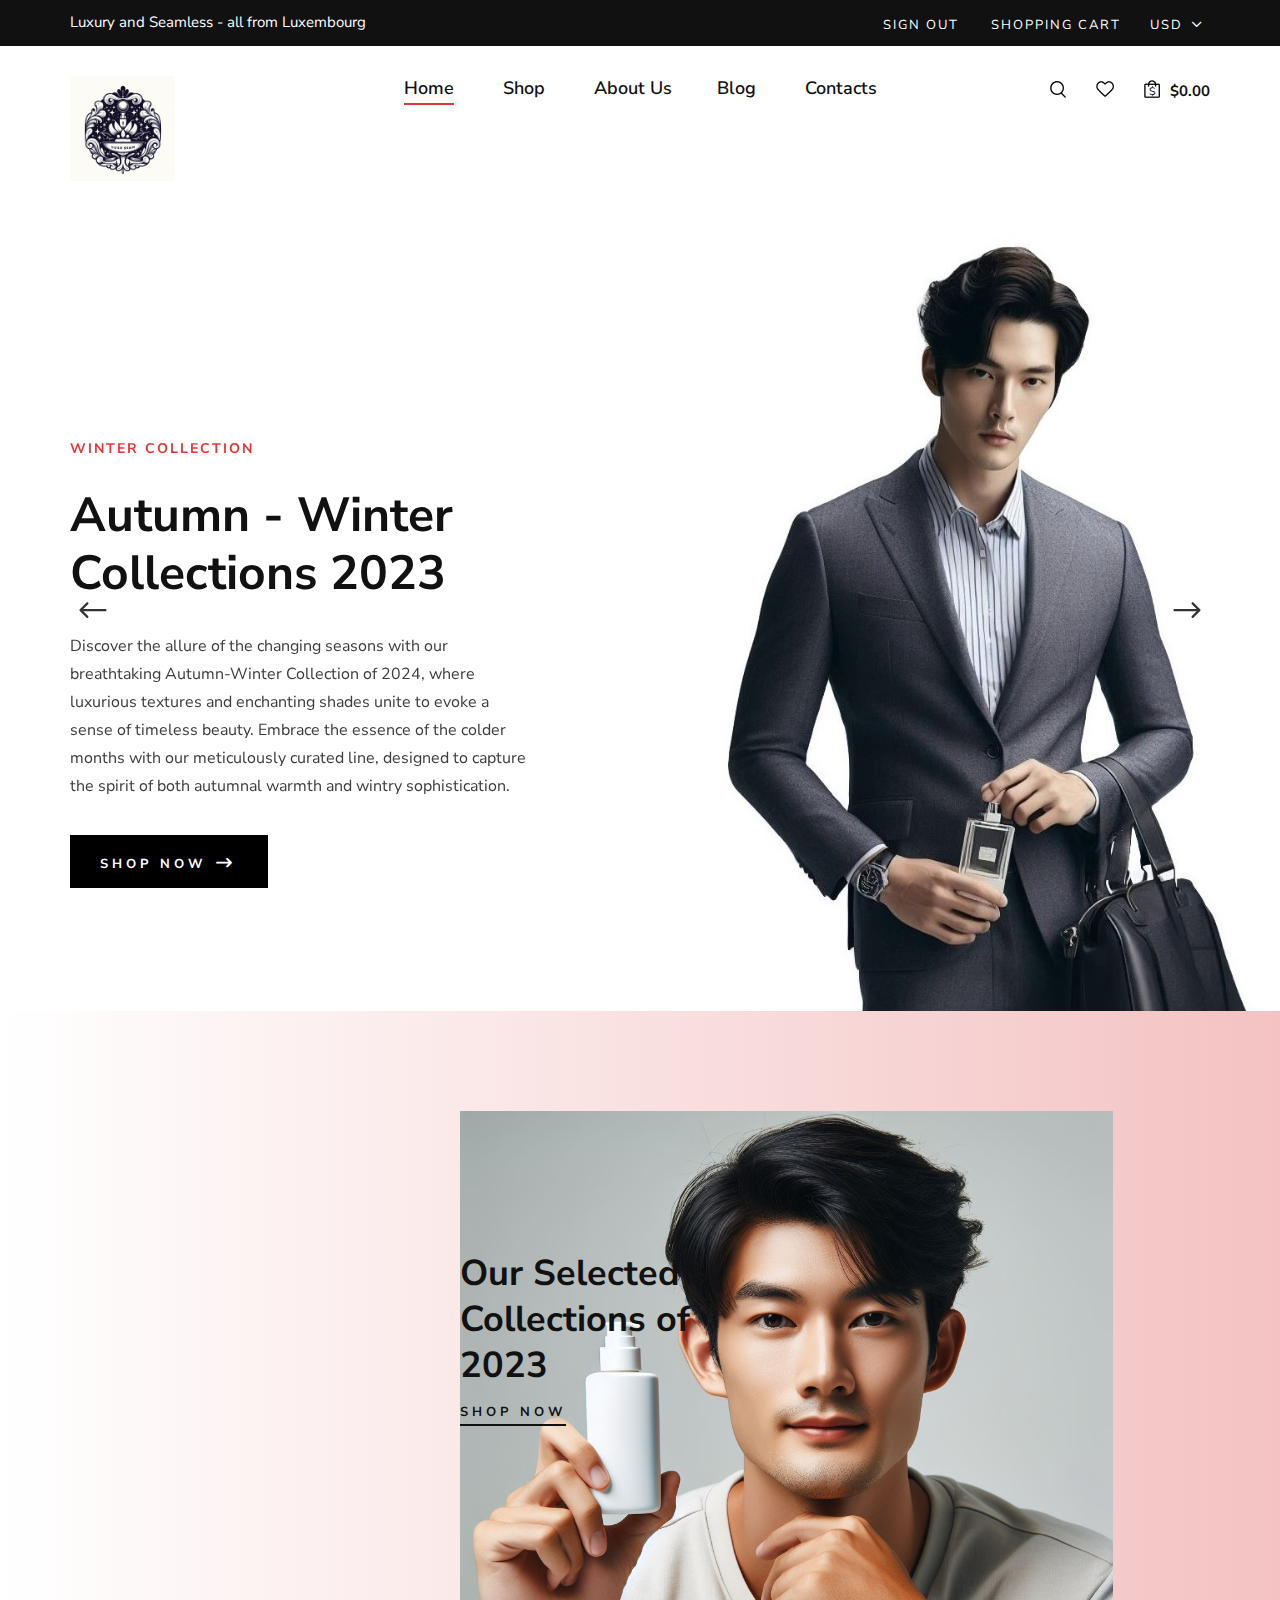
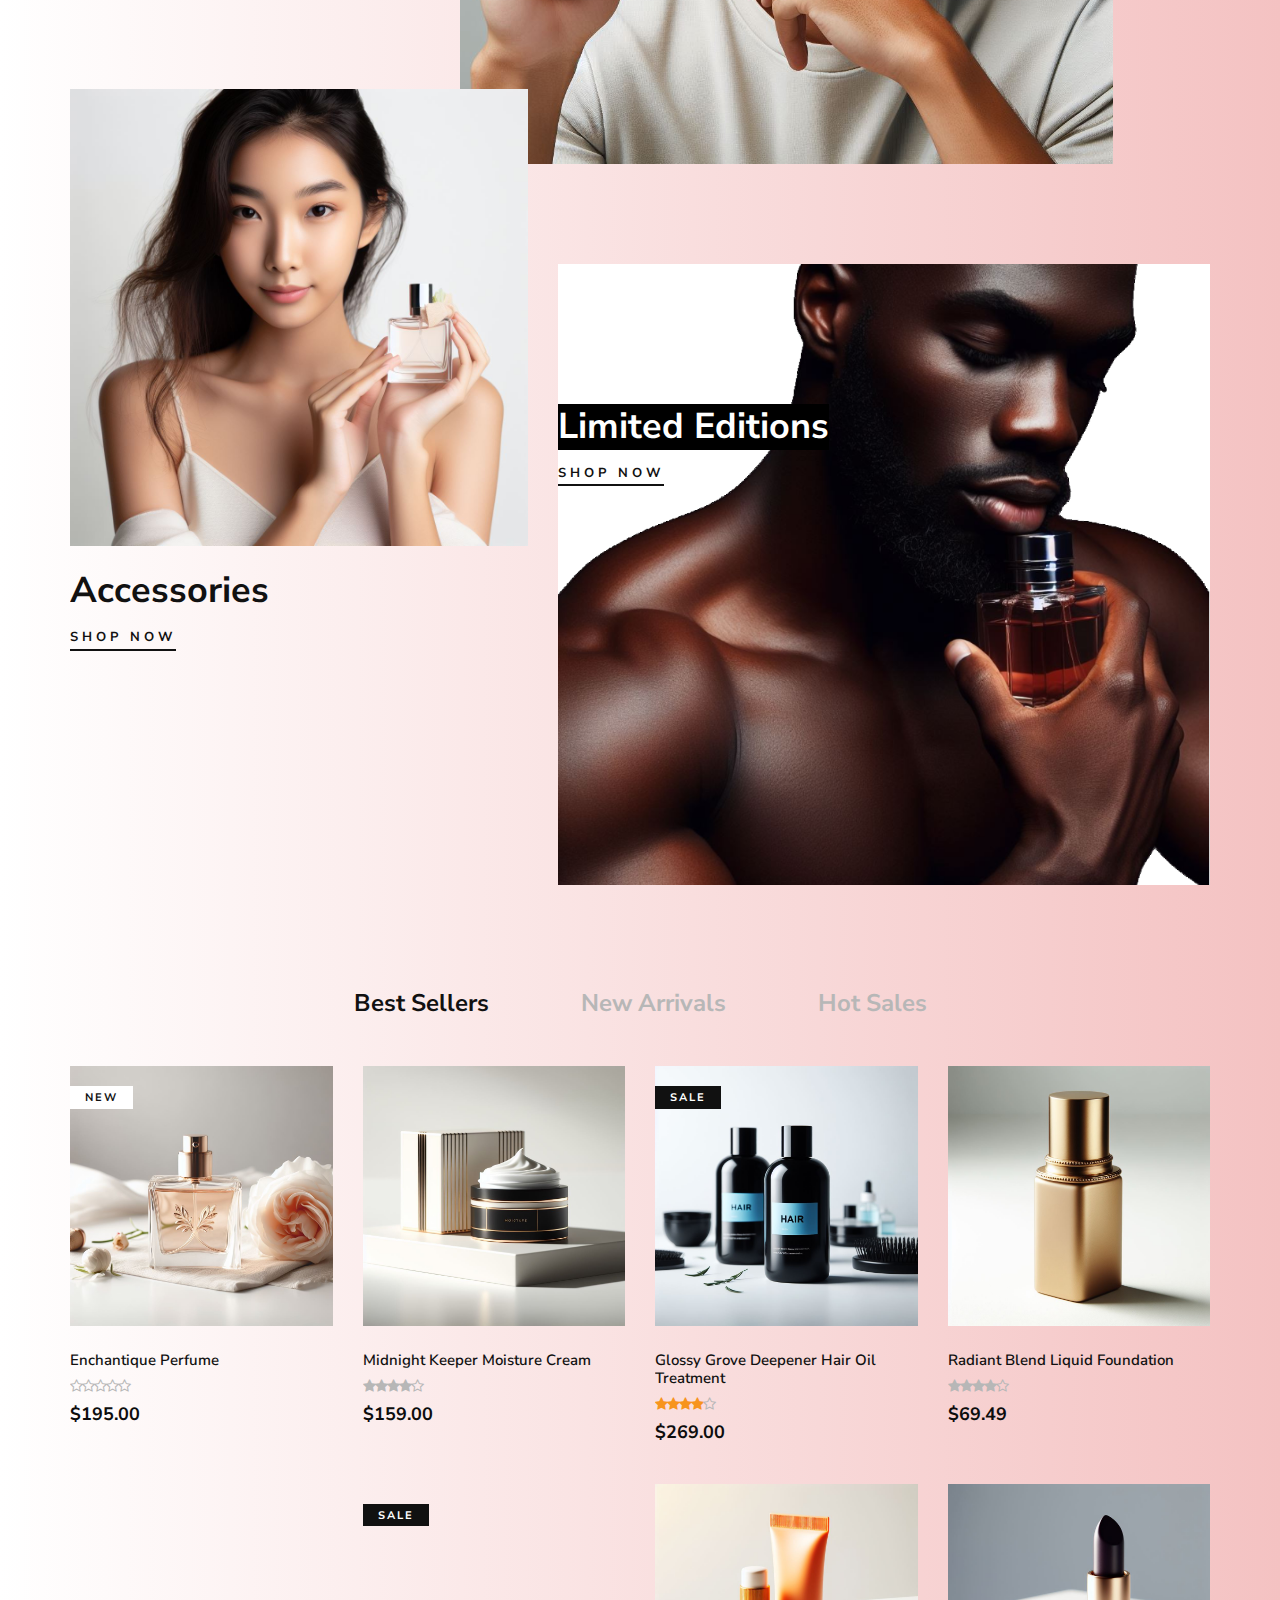
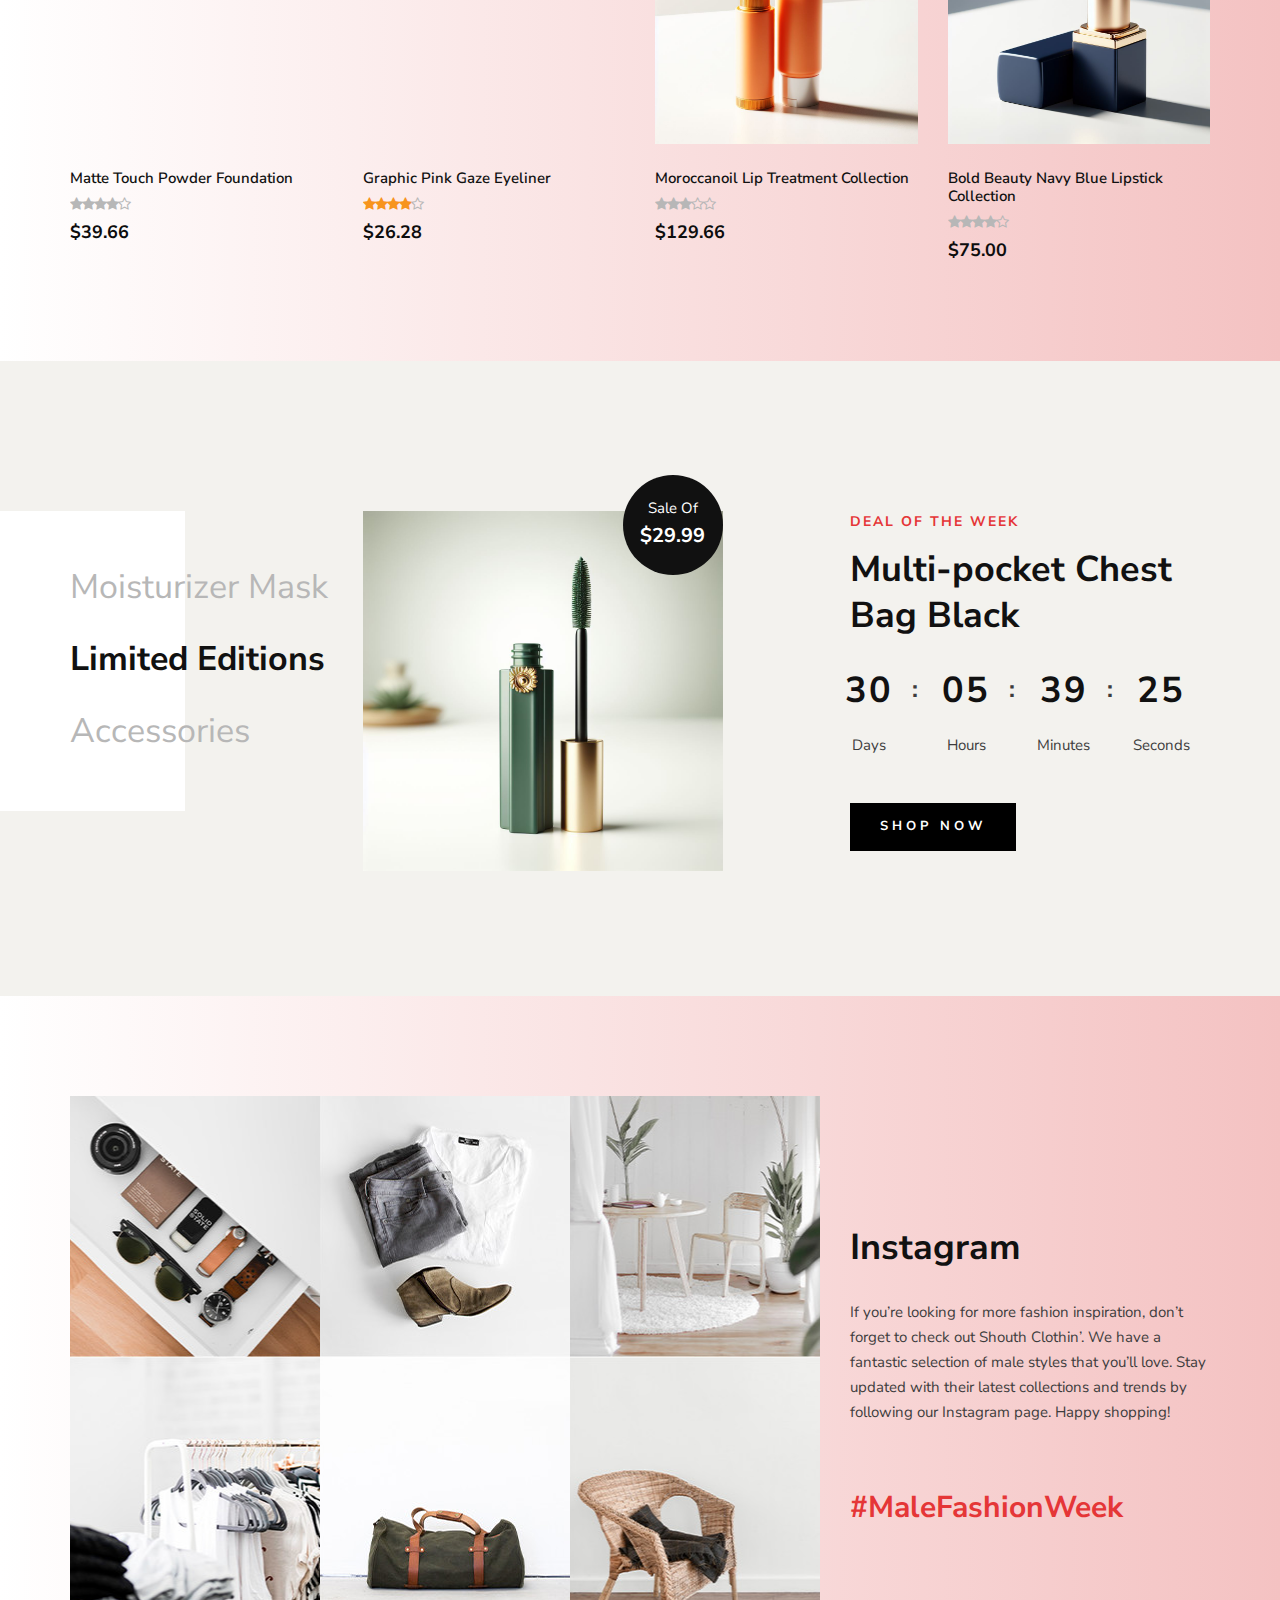
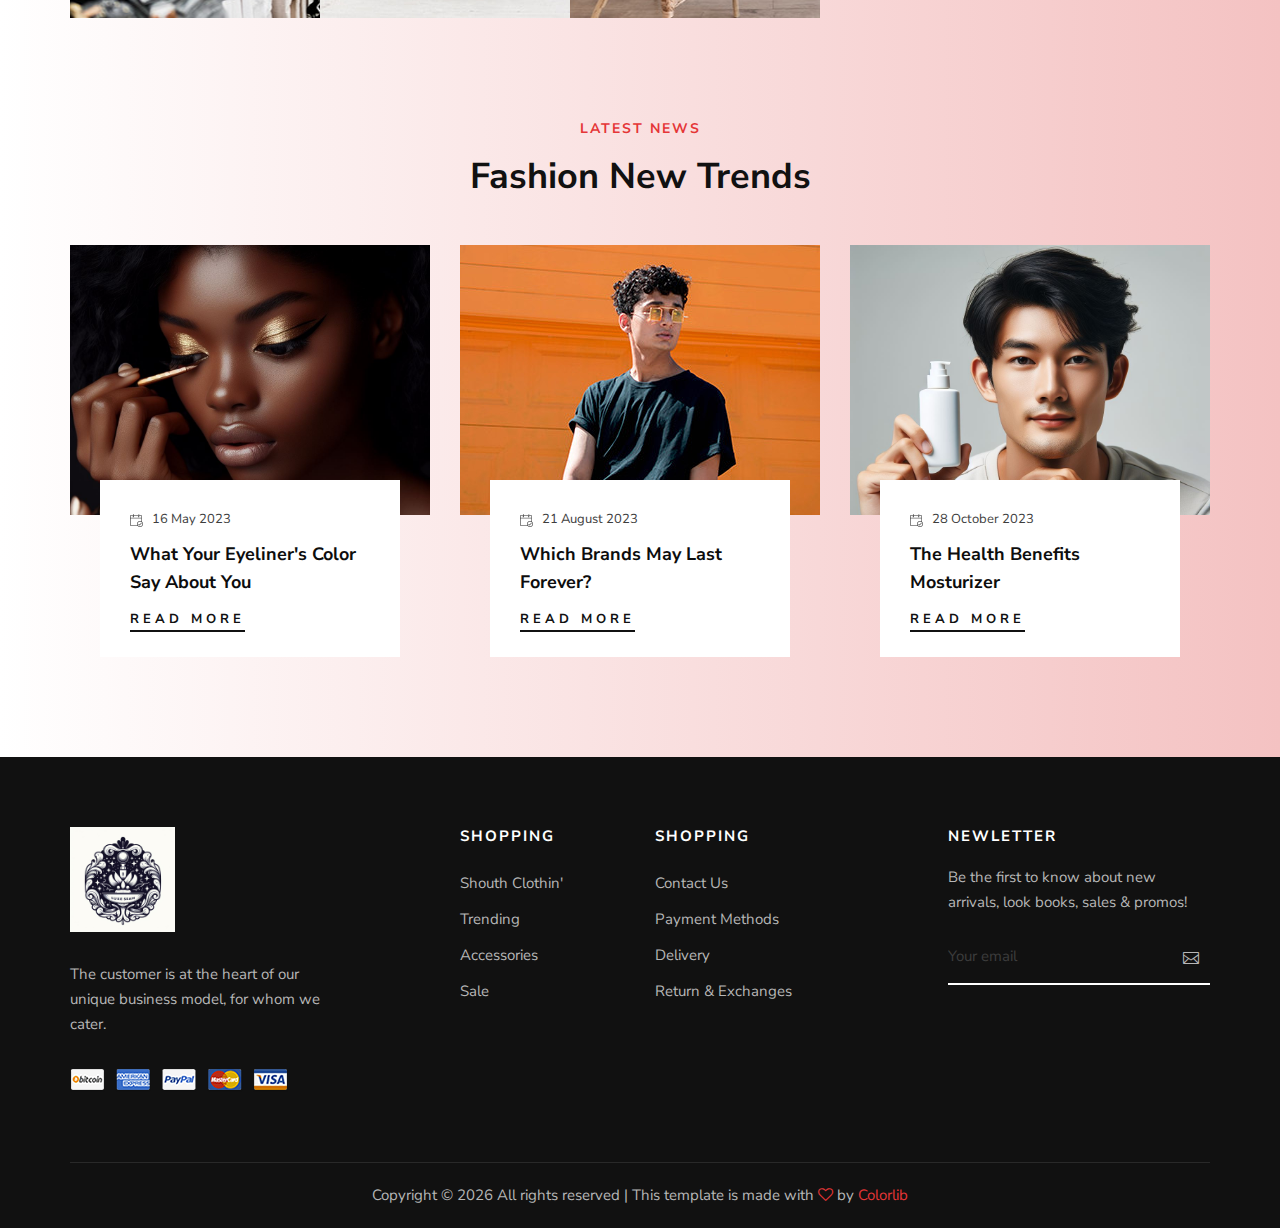
==== index.html @ 245fc9d5 "initial commit" ====
<!DOCTYPE html>
<html lang="zxx">

<head>
    <meta charset="UTF-8">
    <meta name="description" content="Male_Fashion Template">
    <meta name="keywords" content="Male_Fashion, unica, creative, html">
    <meta name="viewport" content="width=device-width, initial-scale=1.0">
    <meta http-equiv="X-UA-Compatible" content="ie=edge">
    <title>LuxeSeam | Main page</title>

    <!-- Google Font -->
    <link href="https://fonts.googleapis.com/css2?family=Nunito+Sans:wght@300;400;600;700;800;900&display=swap"
    rel="stylesheet">

    <!-- Css Styles -->
    <link rel="stylesheet" href="css/bootstrap.min.css" type="text/css">
    <link rel="stylesheet" href="css/font-awesome.min.css" type="text/css">
    <link rel="stylesheet" href="css/elegant-icons.css" type="text/css">
    <link rel="stylesheet" href="css/magnific-popup.css" type="text/css">
    <link rel="stylesheet" href="css/nice-select.css" type="text/css">
    <link rel="stylesheet" href="css/owl.carousel.min.css" type="text/css">
    <link rel="stylesheet" href="css/slicknav.min.css" type="text/css">
    <link rel="stylesheet" href="css/style.css" type="text/css">
</head>

<body>
    <!-- Page Preloder -->
    <div id="preloder">
        <div class="loader"></div>
    </div>

    <!-- Offcanvas Menu Begin -->
    <div class="offcanvas-menu-overlay"></div>
    <div class="offcanvas-menu-wrapper">
        <div class="offcanvas__option">
            <div class="offcanvas__links">
                <a href="login.html">Sign out</a>
                <a href="shopping-cart.html">Shopping Cart</a>
            </div>
            <div class="offcanvas__top__hover">
                <span>Usd <i class="arrow_carrot-down"></i></span>
                <ul>
                    <li>USD</li>
                    <li>EUR</li>
                    <li>USD</li>
                </ul>
            </div>
        </div>
        <div class="offcanvas__nav__option">
            <a href="#" class="search-switch"><img src="img/icon/search.png" alt=""></a>
            <a href="#"><img src="img/icon/heart.png" alt=""></a>
            <a href="#"><img src="img/icon/cart.png" alt=""> <span>0</span></a>
            <div class="price">$0.00</div>
        </div>
        <div id="mobile-menu-wrap"></div>
        <div class="offcanvas__text">
            <p>Free shipping, 30-day return or refund guarantee.</p>
        </div>
    </div>
    <!-- Offcanvas Menu End -->

    <!-- Header Section Begin -->
    <header class="header">
        <div class="header__top">
            <div class="container">
                <div class="row">
                    <div class="col-lg-6 col-md-7">
                        <div class="header__top__left">
                            <p>Luxury and Seamless - all from Luxembourg </p>
                        </div>
                    </div>
                    <div class="col-lg-6 col-md-5">
                        <div class="header__top__right">
                            <div class="header__top__links">
                                <a href="login.html">Sign out</a>
                                <a href="./shopping-cart.html">Shopping Cart</a>
                            </div>
                            <div class="header__top__hover">
                                <span>Usd <i class="arrow_carrot-down"></i></span>
                                <ul>
                                    <li>USD</li>
                                    <li>EUR</li>
                                    <li>USD</li>
                                </ul>
                            </div>
                        </div>
                    </div>
                </div>
            </div>
        </div>
        <div class="container">
            <div class="row">
                <div class="col-lg-3 col-md-3">
                    <div class="header__logo">
                        <a href="./index.html"><img src="img/luxeseam_logo.jpg" width = 40% alt=""></a>
                    </div>
                </div>
                <div class="col-lg-6 col-md-6">
                    <nav class="header__menu mobile-menu">
                        <ul>
                            <li class="active"><a href="./index.html">Home</a></li>
                            <li><a href="./shop.html">Shop</a></li>
                            <li><a href="./aboutUs.html">About Us</a>
                            <li><a href="./blog.html">Blog</a></li>
                            <li><a href="./contact.html">Contacts</a></li>
                        </ul>
                    </nav>
                </div>
                <div class="col-lg-3 col-md-3">
                    <div class="header__nav__option">
                        <a href="#" class="search-switch"><img src="img/icon/search.png" alt=""></a>
                        <a href="#"><img src="img/icon/heart.png" alt=""></a>
                        <a href="shopping-cart.html"><img src="img/icon/cart.png" alt=""> <span>$</span></a>
                        <div class="price">$0.00</div>
                    </div>
                </div>
            </div>
            <div class="canvas__open"><i class="fa fa-bars"></i></div>
        </div>
    </header>
    <!-- Header Section End -->

    <!-- Hero Section Begin -->
    <section class="hero">
        <div class="hero__slider owl-carousel">
            <div class="hero__items set-bg" data-setbg="img/hero/hero1.jpg">
                <div class="container">
                    <div class="row">
                        <div class="col-xl-5 col-lg-7 col-md-8">
                            <div class="hero__text">
                                <h6>Winter Collection</h6>
                                <h2>Autumn - Winter Collections 2023</h2>
                                <p>Discover the allure of the changing seasons with our breathtaking Autumn-Winter Collection of 2024, where luxurious textures and enchanting shades unite to evoke a sense of timeless beauty. Embrace the essence of the colder months with our meticulously curated line, designed to capture the spirit of both autumnal warmth and wintry sophistication.</p>
                                <a href="shop.html" class="primary-btn">Shop now <span class="arrow_right"></span></a>
                                <div class="hero__social">
                                    <a href="#"><i class="fa fa-facebook"></i></a>
                                    <a href="#"><i class="fa fa-twitter"></i></a>
                                    <a href="#"><i class="fa fa-pinterest"></i></a>
                                    <a href="#"><i class="fa fa-instagram"></i></a>
                                </div>
                            </div>
                        </div>
                    </div>
                </div>
            </div>
            <div class="hero__items set-bg" data-setbg="img/hero/hero2.jpg">
                <div class="container">
                    <div class="row">
                        <div class="col-xl-5 col-lg-7 col-md-8">
                            <div class="hero__text">
                                <h6>Collaboration</h6>
                                <h2>With our Collaboration with Zara</h2>
                                <p>Experience the seamless blend of high fashion and luxurious cosmetics through our exclusive collaboration with Zara, where each product embodies modern elegance and timeless sophistication, redefining the boundaries of beauty and style.</p>
                                <a href="shop.html" class="primary-btn">Shop now <span class="arrow_right"></span></a>
                                <div class="hero__social">
                                    <a href="#"><i class="fa fa-facebook"></i></a>
                                    <a href="#"><i class="fa fa-twitter"></i></a>
                                    <a href="#"><i class="fa fa-pinterest"></i></a>
                                    <a href="#"><i class="fa fa-instagram"></i></a>
                                </div>
                            </div>
                        </div>
                    </div>
                </div>
            </div>
            <div class="hero__items set-bg" data-setbg="img/hero/hero3.jpg">
                <div class="container">
                    <div class="row">
                        <div class="col-xl-5 col-lg-7 col-md-8">
                            <div class="hero__text">
                                <h6>Limited Edition</h6>
                                <h2>Our 2023 Autumn Collections</h2>
                                <p>Immerse in our 2023 Autumn Limited Collection, a celebration of rich, warm tones and decadent textures, epitomizing the season's natural allure and sophistication.</p>
                                <a href="shop.html" class="primary-btn">Shop now <span class="arrow_right"></span></a>
                                <div class="hero__social">
                                    <a href="#"><i class="fa fa-facebook"></i></a>
                                    <a href="#"><i class="fa fa-twitter"></i></a>
                                    <a href="#"><i class="fa fa-pinterest"></i></a>
                                    <a href="#"><i class="fa fa-instagram"></i></a>
                                </div>
                            </div>
                        </div>
                    </div>
                </div>
            </div>
            <div class="hero__items set-bg" data-setbg="img/hero/hero4.jpg">
                <div class="container">
                    <div class="row">
                        <div class="col-xl-5 col-lg-7 col-md-8">
                            <div class="hero__text">
                                <h6>Black Friday</h6>
                                <h2>November Black Friday</h2>
                                <p>Get ready for the ultimate shopping extravaganza with our highly anticipated Upcoming Black Friday 2023 event. Unveil a world of exclusive deals and irresistible offers on our premium luxury cosmetics, allowing you to pamper yourself or surprise your loved ones with the gift of unparalleled elegance and indulgence.</p>
                                <a href="shop.html" class="primary-btn">Shop now <span class="arrow_right"></span></a>
                                <div class="hero__social">
                                    <a href="#"><i class="fa fa-facebook"></i></a>
                                    <a href="#"><i class="fa fa-twitter"></i></a>
                                    <a href="#"><i class="fa fa-pinterest"></i></a>
                                    <a href="#"><i class="fa fa-instagram"></i></a>
                                </div>
                            </div>
                        </div>
                    </div>
                </div>
            </div>
        </div>
    </section>
    <!-- Hero Section End -->

    <!-- Banner Section Begin -->
    <section class="banner spad">
        <div class="container">
            <div class="row">
                <div class="col-lg-7 offset-lg-4">
                    <div class="banner__item">
                        <div class="banner__item__pic">
                            <img src="img/banner/banner1.jpg" alt="">
                        </div>
                        <div class="banner__item__text">
                            <h2>Our Selected Collections of 2023</h2>
                            <a href="shop.html">Shop now</a>
                        </div>
                    </div>
                </div>
                <div class="col-lg-5">
                    <div class="banner__item banner__item--middle">
                        <div class="banner__item__pic">
                            <img src="img/banner/banner2.jpg" alt="">
                        </div>
                        <div class="banner__item__text">
                            <h2>Accessories</h2>
                            <a href="shop.html">Shop now</a>
                        </div>
                    </div>
                </div>
                <div class="col-lg-7">
                    <div class="banner__item banner__item--last">
                        <div class="banner__item__pic">
                            <img src="img/banner/banner3.jpg" alt="">
                        </div>
                        <div class="banner__item__text">
                            <h2 style="background-color:black; color: white;">Limited Editions</h2>
                            <a href="shop.html">Shop now</a>
                        </div>
                    </div>
                </div>
            </div>
        </div>
    </section>
    <!-- Banner Section End -->

    <!-- Product Section Begin -->
    <section class="product spad">
        <div class="container">
            <div class="row">
                <div class="col-lg-12">
                    <ul class="filter__controls">
                        <li class="active" data-filter="*">Best Sellers</li>
                        <li data-filter=".new-arrivals">New Arrivals</li>
                        <li data-filter=".hot-sales">Hot Sales</li>
                    </ul>
                </div>
            </div>
            <div class="row product__filter">
                <div class="col-lg-3 col-md-6 col-sm-6 col-md-6 col-sm-6 mix new-arrivals">
                    <div class="product__item">
                        <div class="product__item__pic set-bg" data-setbg="img/product/perfumeShowcase1.jpg">
                            <span class="label">New</span>
                            <ul class="product__hover">
                                <li><a href="#"><img src="img/icon/heart.png" alt=""></a></li>
                                <li><a href="#"><img src="img/icon/compare.png" alt=""> <span>Compare</span></a></li>
                                <li><a href="shop-details1.html"><img src="img/icon/search.png" alt=""></a></li>
                            </ul>
                        </div>
                        <div class="product__item__text">
                            <h6>Enchantique Perfume</h6>
                            <a href="shopping-cart.html" class="add-cart">+ Add To Cart</a>
                            <div class="rating">
                                <i class="fa fa-star-o"></i>
                                <i class="fa fa-star-o"></i>
                                <i class="fa fa-star-o"></i>
                                <i class="fa fa-star-o"></i>
                                <i class="fa fa-star-o"></i>
                            </div>
                            <h5>$195.00</h5>
                            <div class="product__color__select">
                                <label for="pc-1">
                                    <input type="radio" id="pc-1">
                                </label>
                                <label class="active black" for="pc-2">
                                    <input type="radio" id="pc-2">
                                </label>
                                <label class="grey" for="pc-3">
                                    <input type="radio" id="pc-3">
                                </label>
                            </div>
                        </div>
                    </div>
                </div>
                <div class="col-lg-3 col-md-6 col-sm-6 col-md-6 col-sm-6 mix hot-sales">
                    <div class="product__item">
                        <div class="product__item__pic set-bg" data-setbg="img/product/moistureShowcase.jpg">
                            <ul class="product__hover">
                                <li><a href="#"><img src="img/icon/heart.png" alt=""></a></li>
                                <li><a href="#"><img src="img/icon/compare.png" alt=""> <span>Compare</span></a></li>
                                <li><a href="shop.html"><img src="img/icon/search.png" alt=""></a></li>
                            </ul>
                        </div>
                        <div class="product__item__text">
                            <h6>Midnight Keeper Moisture Cream </h6>
                            <a href="shopping-cart.html" class="add-cart">+ Add To Cart</a>
                            <div class="rating">
                                <i class="fa fa-star"></i>
                                <i class="fa fa-star"></i>
                                <i class="fa fa-star"></i>
                                <i class="fa fa-star"></i>
                                <i class="fa fa-star-o"></i>
                            </div>
                            <h5>$159.00</h5>
                            <div class="product__color__select">
                                <label for="pc-4">
                                    <input type="radio" id="pc-4">
                                </label>
                                <label class="active black" for="pc-5">
                                    <input type="radio" id="pc-5">
                                </label>
                                <label class="grey" for="pc-6">
                                    <input type="radio" id="pc-6">
                                </label>
                            </div>
                        </div>
                    </div>
                </div>
                <div class="col-lg-3 col-md-6 col-sm-6 col-md-6 col-sm-6 mix new-arrivals">
                    <div class="product__item sale">
                        <div class="product__item__pic set-bg" data-setbg="img/product/hairOilShowcase.jpg">
                            <span class="label">Sale</span>
                            <ul class="product__hover">
                                <li><a href="#"><img src="img/icon/heart.png" alt=""></a></li>
                                <li><a href="#"><img src="img/icon/compare.png" alt=""> <span>Compare</span></a></li>
                                <li><a href="shop.html"><img src="img/icon/search.png" alt=""></a></li>
                            </ul>
                        </div>
                        <div class="product__item__text">
                            <h6>Glossy Grove Deepener Hair Oil Treatment
                            </h6>
                            <a href="shopping-cart.html" class="add-cart">+ Add To Cart</a>
                            <div class="rating">
                                <i class="fa fa-star"></i>
                                <i class="fa fa-star"></i>
                                <i class="fa fa-star"></i>
                                <i class="fa fa-star"></i>
                                <i class="fa fa-star-o"></i>
                            </div>
                            <h5>$269.00</h5>
                            <div class="product__color__select">
                                <label for="pc-7">
                                    <input type="radio" id="pc-7">
                                </label>
                                <label class="active black" for="pc-8">
                                    <input type="radio" id="pc-8">
                                </label>
                                <label class="grey" for="pc-9">
                                    <input type="radio" id="pc-9">
                                </label>
                            </div>
                        </div>
                    </div>
                </div>
                <div class="col-lg-3 col-md-6 col-sm-6 col-md-6 col-sm-6 mix hot-sales">
                    <div class="product__item">
                        <div class="product__item__pic set-bg" data-setbg="img/product/foundationShowcase.jpg">
                            <ul class="product__hover">
                                <li><a href="#"><img src="img/icon/heart.png" alt=""></a></li>
                                <li><a href="#"><img src="img/icon/compare.png" alt=""> <span>Compare</span></a></li>
                                <li><a href="shop.html"><img src="img/icon/search.png" alt=""></a></li>
                            </ul>
                        </div>
                        <div class="product__item__text">
                            <h6>Radiant Blend Liquid Foundation</h6>
                            <a href="shopping-cart.html" class="add-cart">+ Add To Cart</a>
                            <div class="rating">
                                <i class="fa fa-star"></i>
                                <i class="fa fa-star"></i>
                                <i class="fa fa-star"></i>
                                <i class="fa fa-star"></i>
                                <i class="fa fa-star-o"></i>
                            </div>
                            <h5>$69.49</h5>
                            <div class="product__color__select">
                                <label for="pc-10">
                                    <input type="radio" id="pc-10">
                                </label>
                                <label class="active black" for="pc-11">
                                    <input type="radio" id="pc-11">
                                </label>
                                <label class="grey" for="pc-12">
                                    <input type="radio" id="pc-12">
                                </label>
                            </div>
                        </div>
                    </div>
                </div>
                <div class="col-lg-3 col-md-6 col-sm-6 col-md-6 col-sm-6 mix new-arrivals">
                    <div class="product__item">
                        <div class="product__item__pic set-bg" data-setbg="img/product/pfoundsc.jpg">
                            <ul class="product__hover">
                                <li><a href="#"><img src="img/icon/heart.png" alt=""></a></li>
                                <li><a href="#"><img src="img/icon/compare.png" alt=""> <span>Compare</span></a></li>
                                <li><a href="shop.html"><img src="img/icon/search.png" alt=""></a></li>
                            </ul>
                        </div>
                        <div class="product__item__text">
                            <h6>Matte Touch Powder Foundation</h6>
                            <a href="shopping-cart.html" class="add-cart">+ Add To Cart</a>
                            <div class="rating">
                                <i class="fa fa-star"></i>
                                <i class="fa fa-star"></i>
                                <i class="fa fa-star"></i>
                                <i class="fa fa-star"></i>
                                <i class="fa fa-star-o"></i>
                            </div>
                            <h5>$39.66</h5>
                            <div class="product__color__select">
                                <label for="pc-13">
                                    <input type="radio" id="pc-13">
                                </label>
                                <label class="active black" for="pc-14">
                                    <input type="radio" id="pc-14">
                                </label>
                                <label class="grey" for="pc-15">
                                    <input type="radio" id="pc-15">
                                </label>
                            </div>
                        </div>
                    </div>
                </div>
                <div class="col-lg-3 col-md-6 col-sm-6 col-md-6 col-sm-6 mix hot-sales">
                    <div class="product__item sale">
                        <div class="product__item__pic set-bg" data-setbg="img/product/eyelinerShowcase.jpg">
                            <span class="label">Sale</span>
                            <ul class="product__hover">
                                <li><a href="#"><img src="img/icon/heart.png" alt=""></a></li>
                                <li><a href="#"><img src="img/icon/compare.png" alt=""> <span>Compare</span></a></li>
                                <li><a href="shop.html"><img src="img/icon/search.png" alt=""></a></li>
                            </ul>
                        </div>
                        <div class="product__item__text">
                            <h6>Graphic Pink Gaze Eyeliner</h6>
                            <a href="shopping-cart.html" class="add-cart">+ Add To Cart</a>
                            <div class="rating">
                                <i class="fa fa-star"></i>
                                <i class="fa fa-star"></i>
                                <i class="fa fa-star"></i>
                                <i class="fa fa-star"></i>
                                <i class="fa fa-star-o"></i>
                            </div>
                            <h5>$26.28</h5>
                            <div class="product__color__select">
                                <label for="pc-16">
                                    <input type="radio" id="pc-16">
                                </label>
                                <label class="active black" for="pc-17">
                                    <input type="radio" id="pc-17">
                                </label>
                                <label class="grey" for="pc-18">
                                    <input type="radio" id="pc-18">
                                </label>
                            </div>
                        </div>
                    </div>
                </div>
                <div class="col-lg-3 col-md-6 col-sm-6 col-md-6 col-sm-6 mix new-arrivals">
                    <div class="product__item">
                        <div class="product__item__pic set-bg" data-setbg="img/product/lipBalmShowcase.jpg">
                            <ul class="product__hover">
                                <li><a href="#"><img src="img/icon/heart.png" alt=""></a></li>
                                <li><a href="#"><img src="img/icon/compare.png" alt=""> <span>Compare</span></a></li>
                                <li><a href="shop.html"><img src="img/icon/search.png" alt=""></a></li>
                            </ul>
                        </div>
                        <div class="product__item__text">
                            <h6>Moroccanoil Lip Treatment Collection</h6>
                            <a href="shopping-cart.html" class="add-cart">+ Add To Cart</a>
                            <div class="rating">
                                <i class="fa fa-star"></i>
                                <i class="fa fa-star"></i>
                                <i class="fa fa-star"></i>
                                <i class="fa fa-star-o"></i>
                                <i class="fa fa-star-o"></i>
                            </div>
                            <h5>$129.66</h5>
                            <div class="product__color__select">
                                <label for="pc-19">
                                    <input type="radio" id="pc-19">
                                </label>
                                <label class="active black" for="pc-20">
                                    <input type="radio" id="pc-20">
                                </label>
                                <label class="grey" for="pc-21">
                                    <input type="radio" id="pc-21">
                                </label>
                            </div>
                        </div>
                    </div>
                </div>
                <div class="col-lg-3 col-md-6 col-sm-6 col-md-6 col-sm-6 mix hot-sales">
                    <div class="product__item">
                        <div class="product__item__pic set-bg" data-setbg="img/product/lipStickShowcase.jpg">
                            <ul class="product__hover">
                                <li><a href="#"><img src="img/icon/heart.png" alt=""></a></li>
                                <li><a href="#"><img src="img/icon/compare.png" alt=""> <span>Compare</span></a></li>
                                <li><a href="shop-details.html"><img src="img/icon/search.png" alt=""></a></li>
                            </ul>
                        </div>
                        <div class="product__item__text">
                            <h6>Bold Beauty Navy Blue Lipstick Collection</h6>
                            <a href="shopping-cart.html" class="add-cart">+ Add To Cart</a>
                            <div class="rating">
                                <i class="fa fa-star"></i>
                                <i class="fa fa-star"></i>
                                <i class="fa fa-star"></i>
                                <i class="fa fa-star"></i>
                                <i class="fa fa-star-o"></i>
                            </div>
                            <h5>$75.00</h5>
                            <div class="product__color__select">
                                <label for="pc-22">
                                    <input type="radio" id="pc-22">
                                </label>
                                <label class="active black" for="pc-23">
                                    <input type="radio" id="pc-23">
                                </label>
                                <label class="grey" for="pc-24">
                                    <input type="radio" id="pc-24">
                                </label>
                            </div>
                        </div>
                    </div>
                </div>
            </div>
        </div>
    </section>
    <!-- Product Section End -->

    <!-- Categories Section Begin -->
    <section class="categories spad">
        <div class="container">
            <div class="row">
                <div class="col-lg-3">
                    <div class="categories__text">
                        <h2>Moisturizer Mask<br /> <span>Limited Editions</span> <br /> Accessories</h2>
                    </div>
                </div>
                <div class="col-lg-4">
                    <div class="categories__hot__deal">
                        <img src="img/product/mascaraSale.jpg" alt="">
                        <div class="hot__deal__sticker">
                            <span>Sale Of</span>
                            <h5>$29.99</h5>
                        </div>
                    </div>
                </div>
                <div class="col-lg-4 offset-lg-1">
                    <div class="categories__deal__countdown">
                        <span>Deal Of The Week</span>
                        <h2>Multi-pocket Chest Bag Black</h2>
                        <div class="categories__deal__countdown__timer" id="countdown">
                            <div class="cd-item">
                                <span>2</span>
                                <p>Days</p>
                            </div>
                            <div class="cd-item">
                                <span>12</span>
                                <p>Hours</p>
                            </div>
                            <div class="cd-item">
                                <span>52</span>
                                <p>Minutes</p>
                            </div>
                            <div class="cd-item">
                                <span>12</span>
                                <p>Seconds</p>
                            </div>
                        </div>
                        <a href="shop.html" class="primary-btn">Shop now</a>
                    </div>
                </div>
            </div>
        </div>
    </section>
    <!-- Categories Section End -->

    <!-- Instagram Section Begin -->
    <section class="instagram spad">
        <div class="container">
            <div class="row">
                <div class="col-lg-8">
                    <div class="instagram__pic">
                        <div class="instagram__pic__item set-bg" data-setbg="img/instagram/instagram-1.jpg"></div>
                        <div class="instagram__pic__item set-bg" data-setbg="img/instagram/instagram-2.jpg"></div>
                        <div class="instagram__pic__item set-bg" data-setbg="img/instagram/instagram-3.jpg"></div>
                        <div class="instagram__pic__item set-bg" data-setbg="img/instagram/instagram-4.jpg"></div>
                        <div class="instagram__pic__item set-bg" data-setbg="img/instagram/instagram-5.jpg"></div>
                        <div class="instagram__pic__item set-bg" data-setbg="img/instagram/instagram-6.jpg"></div>
                    </div>
                </div>
                <div class="col-lg-4">
                    <div class="instagram__text">
                        <h2>Instagram</h2>
                        <p>If you’re looking for more fashion inspiration, don’t forget to check out Shouth Clothin’. We have a fantastic selection of male styles that you’ll love. Stay updated with their latest collections and trends by following our Instagram page. Happy shopping!</p>
                        <h3>#MaleFashionWeek</h3>
                    </div>
                </div>
            </div>
        </div>
    </section>
    <!-- Instagram Section End -->

    <!-- Latest Blog Section Begin -->
    <section class="latest spad">
        <div class="container">
            <div class="row">
                <div class="col-lg-12">
                    <div class="section-title">
                        <span>Latest News</span>
                        <h2>Fashion New Trends</h2>
                    </div>
                </div>
            </div>
            <div class="row">
                <div class="col-lg-4 col-md-6 col-sm-6">
                    <div class="blog__item">
                        <div class="blog__item__pic set-bg" data-setbg="img/blog/trend1.jpg"></div>
                        <div class="blog__item__text">
                            <span><img src="img/icon/calendar.png" alt=""> 16 May 2023</span>
                            <h5>What Your Eyeliner's Color Say About You</h5>
                            <a href="#">Read More</a>
                        </div>
                    </div>
                </div>
                <div class="col-lg-4 col-md-6 col-sm-6">
                    <div class="blog__item">
                        <div class="blog__item__pic set-bg" data-setbg="img/blog/blog-2.jpg"></div>
                        <div class="blog__item__text">
                            <span><img src="img/icon/calendar.png" alt=""> 21 August 2023</span>
                            <h5>Which Brands May Last Forever?</h5>
                            <a href="#">Read More</a>
                        </div>
                    </div>
                </div>
                <div class="col-lg-4 col-md-6 col-sm-6">
                    <div class="blog__item">
                        <div class="blog__item__pic set-bg" data-setbg="img/blog/trend3.jpg"></div>
                        <div class="blog__item__text">
                            <span><img src="img/icon/calendar.png" alt=""> 28 October 2023</span>
                            <h5>The Health Benefits Mosturizer</h5>
                            <a href="#">Read More</a>
                        </div>
                    </div>
                </div>
            </div>
        </div>
    </section>
    <!-- Latest Blog Section End -->

    <!-- Footer Section Begin -->
    <footer class="footer">
        <div class="container">
            <div class="row">
                <div class="col-lg-3 col-md-6 col-sm-6">
                    <div class="footer__about">
                        <div class="footer__logo">
                            <a href="#"><img src="img/luxeseam_logo.jpg" width = 40% alt=""></a>
                        </div>
                        <p>The customer is at the heart of our unique business model, for whom we cater.</p>
                        <a href="#"><img src="img/payment.png" alt=""></a>
                    </div>
                </div>
                <div class="col-lg-2 offset-lg-1 col-md-3 col-sm-6">
                    <div class="footer__widget">
                        <h6>Shopping</h6>
                        <ul>
                            <li><a href="#">Shouth Clothin'</a></li>
                            <li><a href="#">Trending</a></li>
                            <li><a href="#">Accessories</a></li>
                            <li><a href="#">Sale</a></li>
                        </ul>
                    </div>
                </div>
                <div class="col-lg-2 col-md-3 col-sm-6">
                    <div class="footer__widget">
                        <h6>Shopping</h6>
                        <ul>
                            <li><a href="#">Contact Us</a></li>
                            <li><a href="#">Payment Methods</a></li>
                            <li><a href="#">Delivery</a></li>
                            <li><a href="#">Return & Exchanges</a></li>
                        </ul>
                    </div>
                </div>
                <div class="col-lg-3 offset-lg-1 col-md-6 col-sm-6">
                    <div class="footer__widget">
                        <h6>NewLetter</h6>
                        <div class="footer__newslatter">
                            <p>Be the first to know about new arrivals, look books, sales & promos!</p>
                            <form action="#">
                                <input type="text" placeholder="Your email">
                                <button type="submit"><span class="icon_mail_alt"></span></button>
                            </form>
                        </div>
                    </div>
                </div>
            </div>
            <div class="row">
                <div class="col-lg-12 text-center">
                    <div class="footer__copyright__text">
                        <!-- Link back to Colorlib can't be removed. Template is licensed under CC BY 3.0. -->
                        <p>Copyright ©
                            <script>
                                document.write(new Date().getFullYear());
                            </script>
                            All rights reserved | This template is made with <i class="fa fa-heart-o"
                            aria-hidden="true"></i> by <a href="https://colorlib.com" target="_blank">Colorlib</a>
                        </p>
                        <!-- Link back to Colorlib can't be removed. Template is licensed under CC BY 3.0. -->
                    </div>
                </div>
            </div>
        </div>
    </footer>
    <!-- Footer Section End -->

    <!-- Search Begin -->
    <div class="search-model">
        <div class="h-100 d-flex align-items-center justify-content-center">
            <div class="search-close-switch">+</div>
            <form class="search-model-form">
                <input type="text" id="search-input" placeholder="Search here.....">
            </form>
        </div>
    </div>
    <!-- Search End -->

    <!-- Js Plugins -->
    <script src="js/jquery-3.3.1.min.js"></script>
    <script src="js/bootstrap.min.js"></script>
    <script src="js/jquery.nice-select.min.js"></script>
    <script src="js/jquery.nicescroll.min.js"></script>
    <script src="js/jquery.magnific-popup.min.js"></script>
    <script src="js/jquery.countdown.min.js"></script>
    <script src="js/jquery.slicknav.js"></script>
    <script src="js/mixitup.min.js"></script>
    <script src="js/owl.carousel.min.js"></script>
    <script src="js/main.js"></script>
</body>

</html>
---- css/elegant-icons.css ----
@font-face {
	font-family: 'ElegantIcons';
	src:url('../fonts/ElegantIcons.eot');
	src:url('../fonts/ElegantIcons.eot?#iefix') format('embedded-opentype'),
		url('../fonts/ElegantIcons.woff') format('woff'),
		url('../fonts/ElegantIcons.ttf') format('truetype'),
		url('../fonts/ElegantIcons.svg#ElegantIcons') format('svg');
	font-weight: normal;
	font-style: normal;
}

/* Use the following CSS code if you want to use data attributes for inserting your icons */
[data-icon]:before {
	font-family: 'ElegantIcons';
	content: attr(data-icon);
	speak: none;
	font-weight: normal;
	font-variant: normal;
	text-transform: none;
	line-height: 1;
	-webkit-font-smoothing: antialiased;
	-moz-osx-font-smoothing: grayscale;
}

/* Use the following CSS code if you want to have a class per icon */
/*
Instead of a list of all class selectors,
you can use the generic selector below, but it's slower:
[class*="your-class-prefix"] {
*/
.arrow_up, .arrow_down, .arrow_left, .arrow_right, .arrow_left-up, .arrow_right-up, .arrow_right-down, .arrow_left-down, .arrow-up-down, .arrow_up-down_alt, .arrow_left-right_alt, .arrow_left-right, .arrow_expand_alt2, .arrow_expand_alt, .arrow_condense, .arrow_expand, .arrow_move, .arrow_carrot-up, .arrow_carrot-down, .arrow_carrot-left, .arrow_carrot-right, .arrow_carrot-2up, .arrow_carrot-2down, .arrow_carrot-2left, .arrow_carrot-2right, .arrow_carrot-up_alt2, .arrow_carrot-down_alt2, .arrow_carrot-left_alt2, .arrow_carrot-right_alt2, .arrow_carrot-2up_alt2, .arrow_carrot-2down_alt2, .arrow_carrot-2left_alt2, .arrow_carrot-2right_alt2, .arrow_triangle-up, .arrow_triangle-down, .arrow_triangle-left, .arrow_triangle-right, .arrow_triangle-up_alt2, .arrow_triangle-down_alt2, .arrow_triangle-left_alt2, .arrow_triangle-right_alt2, .arrow_back, .icon_minus-06, .icon_plus, .icon_close, .icon_check, .icon_minus_alt2, .icon_plus_alt2, .icon_close_alt2, .icon_check_alt2, .icon_zoom-out_alt, .icon_zoom-in_alt, .icon_search, .icon_box-empty, .icon_box-selected, .icon_minus-box, .icon_plus-box, .icon_box-checked, .icon_circle-empty, .icon_circle-slelected, .icon_stop_alt2, .icon_stop, .icon_pause_alt2, .icon_pause, .icon_menu, .icon_menu-square_alt2, .icon_menu-circle_alt2, .icon_ul, .icon_ol, .icon_adjust-horiz, .icon_adjust-vert, .icon_document_alt, .icon_documents_alt, .icon_pencil, .icon_pencil-edit_alt, .icon_pencil-edit, .icon_folder-alt, .icon_folder-open_alt, .icon_folder-add_alt, .icon_info_alt, .icon_error-oct_alt, .icon_error-circle_alt, .icon_error-triangle_alt, .icon_question_alt2, .icon_question, .icon_comment_alt, .icon_chat_alt, .icon_vol-mute_alt, .icon_volume-low_alt, .icon_volume-high_alt, .icon_quotations, .icon_quotations_alt2, .icon_clock_alt, .icon_lock_alt, .icon_lock-open_alt, .icon_key_alt, .icon_cloud_alt, .icon_cloud-upload_alt, .icon_cloud-download_alt, .icon_image, .icon_images, .icon_lightbulb_alt, .icon_gift_alt, .icon_house_alt, .icon_genius, .icon_mobile, .icon_tablet, .icon_laptop, .icon_desktop, .icon_camera_alt, .icon_mail_alt, .icon_cone_alt, .icon_ribbon_alt, .icon_bag_alt, .icon_creditcard, .icon_cart_alt, .icon_paperclip, .icon_tag_alt, .icon_tags_alt, .icon_trash_alt, .icon_cursor_alt, .icon_mic_alt, .icon_compass_alt, .icon_pin_alt, .icon_pushpin_alt, .icon_map_alt, .icon_drawer_alt, .icon_toolbox_alt, .icon_book_alt, .icon_calendar, .icon_film, .icon_table, .icon_contacts_alt, .icon_headphones, .icon_lifesaver, .icon_piechart, .icon_refresh, .icon_link_alt, .icon_link, .icon_loading, .icon_blocked, .icon_archive_alt, .icon_heart_alt, .icon_star_alt, .icon_star-half_alt, .icon_star, .icon_star-half, .icon_tools, .icon_tool, .icon_cog, .icon_cogs, .arrow_up_alt, .arrow_down_alt, .arrow_left_alt, .arrow_right_alt, .arrow_left-up_alt, .arrow_right-up_alt, .arrow_right-down_alt, .arrow_left-down_alt, .arrow_condense_alt, .arrow_expand_alt3, .arrow_carrot_up_alt, .arrow_carrot-down_alt, .arrow_carrot-left_alt, .arrow_carrot-right_alt, .arrow_carrot-2up_alt, .arrow_carrot-2dwnn_alt, .arrow_carrot-2left_alt, .arrow_carrot-2right_alt, .arrow_triangle-up_alt, .arrow_triangle-down_alt, .arrow_triangle-left_alt, .arrow_triangle-right_alt, .icon_minus_alt, .icon_plus_alt, .icon_close_alt, .icon_check_alt, .icon_zoom-out, .icon_zoom-in, .icon_stop_alt, .icon_menu-square_alt, .icon_menu-circle_alt, .icon_document, .icon_documents, .icon_pencil_alt, .icon_folder, .icon_folder-open, .icon_folder-add, .icon_folder_upload, .icon_folder_download, .icon_info, .icon_error-circle, .icon_error-oct, .icon_error-triangle, .icon_question_alt, .icon_comment, .icon_chat, .icon_vol-mute, .icon_volume-low, .icon_volume-high, .icon_quotations_alt, .icon_clock, .icon_lock, .icon_lock-open, .icon_key, .icon_cloud, .icon_cloud-upload, .icon_cloud-download, .icon_lightbulb, .icon_gift, .icon_house, .icon_camera, .icon_mail, .icon_cone, .icon_ribbon, .icon_bag, .icon_cart, .icon_tag, .icon_tags, .icon_trash, .icon_cursor, .icon_mic, .icon_compass, .icon_pin, .icon_pushpin, .icon_map, .icon_drawer, .icon_toolbox, .icon_book, .icon_contacts, .icon_archive, .icon_heart, .icon_profile, .icon_group, .icon_grid-2x2, .icon_grid-3x3, .icon_music, .icon_pause_alt, .icon_phone, .icon_upload, .icon_download, .social_facebook, .social_twitter, .social_pinterest, .social_googleplus, .social_tumblr, .social_tumbleupon, .social_wordpress, .social_instagram, .social_dribbble, .social_vimeo, .social_linkedin, .social_rss, .social_deviantart, .social_share, .social_myspace, .social_skype, .social_youtube, .social_picassa, .social_googledrive, .social_flickr, .social_blogger, .social_spotify, .social_delicious, .social_facebook_circle, .social_twitter_circle, .social_pinterest_circle, .social_googleplus_circle, .social_tumblr_circle, .social_stumbleupon_circle, .social_wordpress_circle, .social_instagram_circle, .social_dribbble_circle, .social_vimeo_circle, .social_linkedin_circle, .social_rss_circle, .social_deviantart_circle, .social_share_circle, .social_myspace_circle, .social_skype_circle, .social_youtube_circle, .social_picassa_circle, .social_googledrive_alt2, .social_flickr_circle, .social_blogger_circle, .social_spotify_circle, .social_delicious_circle, .social_facebook_square, .social_twitter_square, .social_pinterest_square, .social_googleplus_square, .social_tumblr_square, .social_stumbleupon_square, .social_wordpress_square, .social_instagram_square, .social_dribbble_square, .social_vimeo_square, .social_linkedin_square, .social_rss_square, .social_deviantart_square, .social_share_square, .social_myspace_square, .social_skype_square, .social_youtube_square, .social_picassa_square, .social_googledrive_square, .social_flickr_square, .social_blogger_square, .social_spotify_square, .social_delicious_square, .icon_printer, .icon_calulator, .icon_building, .icon_floppy, .icon_drive, .icon_search-2, .icon_id, .icon_id-2, .icon_puzzle, .icon_like, .icon_dislike, .icon_mug, .icon_currency, .icon_wallet, .icon_pens, .icon_easel, .icon_flowchart, .icon_datareport, .icon_briefcase, .icon_shield, .icon_percent, .icon_globe, .icon_globe-2, .icon_target, .icon_hourglass, .icon_balance, .icon_rook, .icon_printer-alt, .icon_calculator_alt, .icon_building_alt, .icon_floppy_alt, .icon_drive_alt, .icon_search_alt, .icon_id_alt, .icon_id-2_alt, .icon_puzzle_alt, .icon_like_alt, .icon_dislike_alt, .icon_mug_alt, .icon_currency_alt, .icon_wallet_alt, .icon_pens_alt, .icon_easel_alt, .icon_flowchart_alt, .icon_datareport_alt, .icon_briefcase_alt, .icon_shield_alt, .icon_percent_alt, .icon_globe_alt, .icon_clipboard {
	font-family: 'ElegantIcons';
	speak: none;
	font-style: normal;
	font-weight: normal;
	font-variant: normal;
	text-transform: none;
	line-height: 1;
	-webkit-font-smoothing: antialiased;
}
.arrow_up:before {
	content: "\21";
}
.arrow_down:before {
	content: "\22";
}
.arrow_left:before {
	content: "\23";
}
.arrow_right:before {
	content: "\24";
}
.arrow_left-up:before {
	content: "\25";
}
.arrow_right-up:before {
	content: "\26";
}
.arrow_right-down:before {
	content: "\27";
}
.arrow_left-down:before {
	content: "\28";
}
.arrow-up-down:before {
	content: "\29";
}
.arrow_up-down_alt:before {
	content: "\2a";
}
.arrow_left-right_alt:before {
	content: "\2b";
}
.arrow_left-right:before {
	content: "\2c";
}
.arrow_expand_alt2:before {
	content: "\2d";
}
.arrow_expand_alt:before {
	content: "\2e";
}
.arrow_condense:before {
	content: "\2f";
}
.arrow_expand:before {
	content: "\30";
}
.arrow_move:before {
	content: "\31";
}
.arrow_carrot-up:before {
	content: "\32";
}
.arrow_carrot-down:before {
	content: "\33";
}
.arrow_carrot-left:before {
	content: "\34";
}
.arrow_carrot-right:before {
	content: "\35";
}
.arrow_carrot-2up:before {
	content: "\36";
}
.arrow_carrot-2down:before {
	content: "\37";
}
.arrow_carrot-2left:before {
	content: "\38";
}
.arrow_carrot-2right:before {
	content: "\39";
}
.arrow_carrot-up_alt2:before {
	content: "\3a";
}
.arrow_carrot-down_alt2:before {
	content: "\3b";
}
.arrow_carrot-left_alt2:before {
	content: "\3c";
}
.arrow_carrot-right_alt2:before {
	content: "\3d";
}
.arrow_carrot-2up_alt2:before {
	content: "\3e";
}
.arrow_carrot-2down_alt2:before {
	content: "\3f";
}
.arrow_carrot-2left_alt2:before {
	content: "\40";
}
.arrow_carrot-2right_alt2:before {
	content: "\41";
}
.arrow_triangle-up:before {
	content: "\42";
}
.arrow_triangle-down:before {
	content: "\43";
}
.arrow_triangle-left:before {
	content: "\44";
}
.arrow_triangle-right:before {
	content: "\45";
}
.arrow_triangle-up_alt2:before {
	content: "\46";
}
.arrow_triangle-down_alt2:before {
	content: "\47";
}
.arrow_triangle-left_alt2:before {
	content: "\48";
}
.arrow_triangle-right_alt2:before {
	content: "\49";
}
.arrow_back:before {
	content: "\4a";
}
.icon_minus-06:before {
	content: "\4b";
}
.icon_plus:before {
	content: "\4c";
}
.icon_close:before {
	content: "\4d";
}
.icon_check:before {
	content: "\4e";
}
.icon_minus_alt2:before {
	content: "\4f";
}
.icon_plus_alt2:before {
	content: "\50";
}
.icon_close_alt2:before {
	content: "\51";
}
.icon_check_alt2:before {
	content: "\52";
}
.icon_zoom-out_alt:before {
	content: "\53";
}
.icon_zoom-in_alt:before {
	content: "\54";
}
.icon_search:before {
	content: "\55";
}
.icon_box-empty:before {
	content: "\56";
}
.icon_box-selected:before {
	content: "\57";
}
.icon_minus-box:before {
	content: "\58";
}
.icon_plus-box:before {
	content: "\59";
}
.icon_box-checked:before {
	content: "\5a";
}
.icon_circle-empty:before {
	content: "\5b";
}
.icon_circle-slelected:before {
	content: "\5c";
}
.icon_stop_alt2:before {
	content: "\5d";
}
.icon_stop:before {
	content: "\5e";
}
.icon_pause_alt2:before {
	content: "\5f";
}
.icon_pause:before {
	content: "\60";
}
.icon_menu:before {
	content: "\61";
}
.icon_menu-square_alt2:before {
	content: "\62";
}
.icon_menu-circle_alt2:before {
	content: "\63";
}
.icon_ul:before {
	content: "\64";
}
.icon_ol:before {
	content: "\65";
}
.icon_adjust-horiz:before {
	content: "\66";
}
.icon_adjust-vert:before {
	content: "\67";
}
.icon_document_alt:before {
	content: "\68";
}
.icon_documents_alt:before {
	content: "\69";
}
.icon_pencil:before {
	content: "\6a";
}
.icon_pencil-edit_alt:before {
	content: "\6b";
}
.icon_pencil-edit:before {
	content: "\6c";
}
.icon_folder-alt:before {
	content: "\6d";
}
.icon_folder-open_alt:before {
	content: "\6e";
}
.icon_folder-add_alt:before {
	content: "\6f";
}
.icon_info_alt:before {
	content: "\70";
}
.icon_error-oct_alt:before {
	content: "\71";
}
.icon_error-circle_alt:before {
	content: "\72";
}
.icon_error-triangle_alt:before {
	content: "\73";
}
.icon_question_alt2:before {
	content: "\74";
}
.icon_question:before {
	content: "\75";
}
.icon_comment_alt:before {
	content: "\76";
}
.icon_chat_alt:before {
	content: "\77";
}
.icon_vol-mute_alt:before {
	content: "\78";
}
.icon_volume-low_alt:before {
	content: "\79";
}
.icon_volume-high_alt:before {
	content: "\7a";
}
.icon_quotations:before {
	content: "\7b";
}
.icon_quotations_alt2:before {
	content: "\7c";
}
.icon_clock_alt:before {
	content: "\7d";
}
.icon_lock_alt:before {
	content: "\7e";
}
.icon_lock-open_alt:before {
	content: "\e000";
}
.icon_key_alt:before {
	content: "\e001";
}
.icon_cloud_alt:before {
	content: "\e002";
}
.icon_cloud-upload_alt:before {
	content: "\e003";
}
.icon_cloud-download_alt:before {
	content: "\e004";
}
.icon_image:before {
	content: "\e005";
}
.icon_images:before {
	content: "\e006";
}
.icon_lightbulb_alt:before {
	content: "\e007";
}
.icon_gift_alt:before {
	content: "\e008";
}
.icon_house_alt:before {
	content: "\e009";
}
.icon_genius:before {
	content: "\e00a";
}
.icon_mobile:before {
	content: "\e00b";
}
.icon_tablet:before {
	content: "\e00c";
}
.icon_laptop:before {
	content: "\e00d";
}
.icon_desktop:before {
	content: "\e00e";
}
.icon_camera_alt:before {
	content: "\e00f";
}
.icon_mail_alt:before {
	content: "\e010";
}
.icon_cone_alt:before {
	content: "\e011";
}
.icon_ribbon_alt:before {
	content: "\e012";
}
.icon_bag_alt:before {
	content: "\e013";
}
.icon_creditcard:before {
	content: "\e014";
}
.icon_cart_alt:before {
	content: "\e015";
}
.icon_paperclip:before {
	content: "\e016";
}
.icon_tag_alt:before {
	content: "\e017";
}
.icon_tags_alt:before {
	content: "\e018";
}
.icon_trash_alt:before {
	content: "\e019";
}
.icon_cursor_alt:before {
	content: "\e01a";
}
.icon_mic_alt:before {
	content: "\e01b";
}
.icon_compass_alt:before {
	content: "\e01c";
}
.icon_pin_alt:before {
	content: "\e01d";
}
.icon_pushpin_alt:before {
	content: "\e01e";
}
.icon_map_alt:before {
	content: "\e01f";
}
.icon_drawer_alt:before {
	content: "\e020";
}
.icon_toolbox_alt:before {
	content: "\e021";
}
.icon_book_alt:before {
	content: "\e022";
}
.icon_calendar:before {
	content: "\e023";
}
.icon_film:before {
	content: "\e024";
}
.icon_table:before {
	content: "\e025";
}
.icon_contacts_alt:before {
	content: "\e026";
}
.icon_headphones:before {
	content: "\e027";
}
.icon_lifesaver:before {
	content: "\e028";
}
.icon_piechart:before {
	content: "\e029";
}
.icon_refresh:before {
	content: "\e02a";
}
.icon_link_alt:before {
	content: "\e02b";
}
.icon_link:before {
	content: "\e02c";
}
.icon_loading:before {
	content: "\e02d";
}
.icon_blocked:before {
	content: "\e02e";
}
.icon_archive_alt:before {
	content: "\e02f";
}
.icon_heart_alt:before {
	content: "\e030";
}
.icon_star_alt:before {
	content: "\e031";
}
.icon_star-half_alt:before {
	content: "\e032";
}
.icon_star:before {
	content: "\e033";
}
.icon_star-half:before {
	content: "\e034";
}
.icon_tools:before {
	content: "\e035";
}
.icon_tool:before {
	content: "\e036";
}
.icon_cog:before {
	content: "\e037";
}
.icon_cogs:before {
	content: "\e038";
}
.arrow_up_alt:before {
	content: "\e039";
}
.arrow_down_alt:before {
	content: "\e03a";
}
.arrow_left_alt:before {
	content: "\e03b";
}
.arrow_right_alt:before {
	content: "\e03c";
}
.arrow_left-up_alt:before {
	content: "\e03d";
}
.arrow_right-up_alt:before {
	content: "\e03e";
}
.arrow_right-down_alt:before {
	content: "\e03f";
}
.arrow_left-down_alt:before {
	content: "\e040";
}
.arrow_condense_alt:before {
	content: "\e041";
}
.arrow_expand_alt3:before {
	content: "\e042";
}
.arrow_carrot_up_alt:before {
	content: "\e043";
}
.arrow_carrot-down_alt:before {
	content: "\e044";
}
.arrow_carrot-left_alt:before {
	content: "\e045";
}
.arrow_carrot-right_alt:before {
	content: "\e046";
}
.arrow_carrot-2up_alt:before {
	content: "\e047";
}
.arrow_carrot-2dwnn_alt:before {
	content: "\e048";
}
.arrow_carrot-2left_alt:before {
	content: "\e049";
}
.arrow_carrot-2right_alt:before {
	content: "\e04a";
}
.arrow_triangle-up_alt:before {
	content: "\e04b";
}
.arrow_triangle-down_alt:before {
	content: "\e04c";
}
.arrow_triangle-left_alt:before {
	content: "\e04d";
}
.arrow_triangle-right_alt:before {
	content: "\e04e";
}
.icon_minus_alt:before {
	content: "\e04f";
}
.icon_plus_alt:before {
	content: "\e050";
}
.icon_close_alt:before {
	content: "\e051";
}
.icon_check_alt:before {
	content: "\e052";
}
.icon_zoom-out:before {
	content: "\e053";
}
.icon_zoom-in:before {
	content: "\e054";
}
.icon_stop_alt:before {
	content: "\e055";
}
.icon_menu-square_alt:before {
	content: "\e056";
}
.icon_menu-circle_alt:before {
	content: "\e057";
}
.icon_document:before {
	content: "\e058";
}
.icon_documents:before {
	content: "\e059";
}
.icon_pencil_alt:before {
	content: "\e05a";
}
.icon_folder:before {
	content: "\e05b";
}
.icon_folder-open:before {
	content: "\e05c";
}
.icon_folder-add:before {
	content: "\e05d";
}
.icon_folder_upload:before {
	content: "\e05e";
}
.icon_folder_download:before {
	content: "\e05f";
}
.icon_info:before {
	content: "\e060";
}
.icon_error-circle:before {
	content: "\e061";
}
.icon_error-oct:before {
	content: "\e062";
}
.icon_error-triangle:before {
	content: "\e063";
}
.icon_question_alt:before {
	content: "\e064";
}
.icon_comment:before {
	content: "\e065";
}
.icon_chat:before {
	content: "\e066";
}
.icon_vol-mute:before {
	content: "\e067";
}
.icon_volume-low:before {
	content: "\e068";
}
.icon_volume-high:before {
	content: "\e069";
}
.icon_quotations_alt:before {
	content: "\e06a";
}
.icon_clock:before {
	content: "\e06b";
}
.icon_lock:before {
	content: "\e06c";
}
.icon_lock-open:before {
	content: "\e06d";
}
.icon_key:before {
	content: "\e06e";
}
.icon_cloud:before {
	content: "\e06f";
}
.icon_cloud-upload:before {
	content: "\e070";
}
.icon_cloud-download:before {
	content: "\e071";
}
.icon_lightbulb:before {
	content: "\e072";
}
.icon_gift:before {
	content: "\e073";
}
.icon_house:before {
	content: "\e074";
}
.icon_camera:before {
	content: "\e075";
}
.icon_mail:before {
	content: "\e076";
}
.icon_cone:before {
	content: "\e077";
}
.icon_ribbon:before {
	content: "\e078";
}
.icon_bag:before {
	content: "\e079";
}
.icon_cart:before {
	content: "\e07a";
}
.icon_tag:before {
	content: "\e07b";
}
.icon_tags:before {
	content: "\e07c";
}
.icon_trash:before {
	content: "\e07d";
}
.icon_cursor:before {
	content: "\e07e";
}
.icon_mic:before {
	content: "\e07f";
}
.icon_compass:before {
	content: "\e080";
}
.icon_pin:before {
	content: "\e081";
}
.icon_pushpin:before {
	content: "\e082";
}
.icon_map:before {
	content: "\e083";
}
.icon_drawer:before {
	content: "\e084";
}
.icon_toolbox:before {
	content: "\e085";
}
.icon_book:before {
	content: "\e086";
}
.icon_contacts:before {
	content: "\e087";
}
.icon_archive:before {
	content: "\e088";
}
.icon_heart:before {
	content: "\e089";
}
.icon_profile:before {
	content: "\e08a";
}
.icon_group:before {
	content: "\e08b";
}
.icon_grid-2x2:before {
	content: "\e08c";
}
.icon_grid-3x3:before {
	content: "\e08d";
}
.icon_music:before {
	content: "\e08e";
}
.icon_pause_alt:before {
	content: "\e08f";
}
.icon_phone:before {
	content: "\e090";
}
.icon_upload:before {
	content: "\e091";
}
.icon_download:before {
	content: "\e092";
}
.social_facebook:before {
	content: "\e093";
}
.social_twitter:before {
	content: "\e094";
}
.social_pinterest:before {
	content: "\e095";
}
.social_googleplus:before {
	content: "\e096";
}
.social_tumblr:before {
	content: "\e097";
}
.social_tumbleupon:before {
	content: "\e098";
}
.social_wordpress:before {
	content: "\e099";
}
.social_instagram:before {
	content: "\e09a";
}
.social_dribbble:before {
	content: "\e09b";
}
.social_vimeo:before {
	content: "\e09c";
}
.social_linkedin:before {
	content: "\e09d";
}
.social_rss:before {
	content: "\e09e";
}
.social_deviantart:before {
	content: "\e09f";
}
.social_share:before {
	content: "\e0a0";
}
.social_myspace:before {
	content: "\e0a1";
}
.social_skype:before {
	content: "\e0a2";
}
.social_youtube:before {
	content: "\e0a3";
}
.social_picassa:before {
	content: "\e0a4";
}
.social_googledrive:before {
	content: "\e0a5";
}
.social_flickr:before {
	content: "\e0a6";
}
.social_blogger:before {
	content: "\e0a7";
}
.social_spotify:before {
	content: "\e0a8";
}
.social_delicious:before {
	content: "\e0a9";
}
.social_facebook_circle:before {
	content: "\e0aa";
}
.social_twitter_circle:before {
	content: "\e0ab";
}
.social_pinterest_circle:before {
	content: "\e0ac";
}
.social_googleplus_circle:before {
	content: "\e0ad";
}
.social_tumblr_circle:before {
	content: "\e0ae";
}
.social_stumbleupon_circle:before {
	content: "\e0af";
}
.social_wordpress_circle:before {
	content: "\e0b0";
}
.social_instagram_circle:before {
	content: "\e0b1";
}
.social_dribbble_circle:before {
	content: "\e0b2";
}
.social_vimeo_circle:before {
	content: "\e0b3";
}
.social_linkedin_circle:before {
	content: "\e0b4";
}
.social_rss_circle:before {
	content: "\e0b5";
}
.social_deviantart_circle:before {
	content: "\e0b6";
}
.social_share_circle:before {
	content: "\e0b7";
}
.social_myspace_circle:before {
	content: "\e0b8";
}
.social_skype_circle:before {
	content: "\e0b9";
}
.social_youtube_circle:before {
	content: "\e0ba";
}
.social_picassa_circle:before {
	content: "\e0bb";
}
.social_googledrive_alt2:before {
	content: "\e0bc";
}
.social_flickr_circle:before {
	content: "\e0bd";
}
.social_blogger_circle:before {
	content: "\e0be";
}
.social_spotify_circle:before {
	content: "\e0bf";
}
.social_delicious_circle:before {
	content: "\e0c0";
}
.social_facebook_square:before {
	content: "\e0c1";
}
.social_twitter_square:before {
	content: "\e0c2";
}
.social_pinterest_square:before {
	content: "\e0c3";
}
.social_googleplus_square:before {
	content: "\e0c4";
}
.social_tumblr_square:before {
	content: "\e0c5";
}
.social_stumbleupon_square:before {
	content: "\e0c6";
}
.social_wordpress_square:before {
	content: "\e0c7";
}
.social_instagram_square:before {
	content: "\e0c8";
}
.social_dribbble_square:before {
	content: "\e0c9";
}
.social_vimeo_square:before {
	content: "\e0ca";
}
.social_linkedin_square:before {
	content: "\e0cb";
}
.social_rss_square:before {
	content: "\e0cc";
}
.social_deviantart_square:before {
	content: "\e0cd";
}
.social_share_square:before {
	content: "\e0ce";
}
.social_myspace_square:before {
	content: "\e0cf";
}
.social_skype_square:before {
	content: "\e0d0";
}
.social_youtube_square:before {
	content: "\e0d1";
}
.social_picassa_square:before {
	content: "\e0d2";
}
.social_googledrive_square:before {
	content: "\e0d3";
}
.social_flickr_square:before {
	content: "\e0d4";
}
.social_blogger_square:before {
	content: "\e0d5";
}
.social_spotify_square:before {
	content: "\e0d6";
}
.social_delicious_square:before {
	content: "\e0d7";
}
.icon_printer:before {
	content: "\e103";
}
.icon_calulator:before {
	content: "\e0ee";
}
.icon_building:before {
	content: "\e0ef";
}
.icon_floppy:before {
	content: "\e0e8";
}
.icon_drive:before {
	content: "\e0ea";
}
.icon_search-2:before {
	content: "\e101";
}
.icon_id:before {
	content: "\e107";
}
.icon_id-2:before {
	content: "\e108";
}
.icon_puzzle:before {
	content: "\e102";
}
.icon_like:before {
	content: "\e106";
}
.icon_dislike:before {
	content: "\e0eb";
}
.icon_mug:before {
	content: "\e105";
}
.icon_currency:before {
	content: "\e0ed";
}
.icon_wallet:before {
	content: "\e100";
}
.icon_pens:before {
	content: "\e104";
}
.icon_easel:before {
	content: "\e0e9";
}
.icon_flowchart:before {
	content: "\e109";
}
.icon_datareport:before {
	content: "\e0ec";
}
.icon_briefcase:before {
	content: "\e0fe";
}
.icon_shield:before {
	content: "\e0f6";
}
.icon_percent:before {
	content: "\e0fb";
}
.icon_globe:before {
	content: "\e0e2";
}
.icon_globe-2:before {
	content: "\e0e3";
}
.icon_target:before {
	content: "\e0f5";
}
.icon_hourglass:before {
	content: "\e0e1";
}
.icon_balance:before {
	content: "\e0ff";
}
.icon_rook:before {
	content: "\e0f8";
}
.icon_printer-alt:before {
	content: "\e0fa";
}
.icon_calculator_alt:before {
	content: "\e0e7";
}
.icon_building_alt:before {
	content: "\e0fd";
}
.icon_floppy_alt:before {
	content: "\e0e4";
}
.icon_drive_alt:before {
	content: "\e0e5";
}
.icon_search_alt:before {
	content: "\e0f7";
}
.icon_id_alt:before {
	content: "\e0e0";
}
.icon_id-2_alt:before {
	content: "\e0fc";
}
.icon_puzzle_alt:before {
	content: "\e0f9";
}
.icon_like_alt:before {
	content: "\e0dd";
}
.icon_dislike_alt:before {
	content: "\e0f1";
}
.icon_mug_alt:before {
	content: "\e0dc";
}
.icon_currency_alt:before {
	content: "\e0f3";
}
.icon_wallet_alt:before {
	content: "\e0d8";
}
.icon_pens_alt:before {
	content: "\e0db";
}
.icon_easel_alt:before {
	content: "\e0f0";
}
.icon_flowchart_alt:before {
	content: "\e0df";
}
.icon_datareport_alt:before {
	content: "\e0f2";
}
.icon_briefcase_alt:before {
	content: "\e0f4";
}
.icon_shield_alt:before {
	content: "\e0d9";
}
.icon_percent_alt:before {
	content: "\e0da";
}
.icon_globe_alt:before {
	content: "\e0de";
}
.icon_clipboard:before {
	content: "\e0e6";
}


	.glyph {
		float: left;
		text-align: center;
		padding: .75em;
		margin: .4em 1.5em .75em 0;
		width: 6em;
text-shadow: none;
	}
        .glyph_big {
        font-size: 128px;
        color: #59c5dc;
        float: left;
        margin-right: 20px;
        }

        .glyph div { padding-bottom: 10px;}

	.glyph input {
		font-family: consolas, monospace;
		font-size: 12px;
		width: 100%;
		text-align: center;
		border: 0;
		box-shadow: 0 0 0 1px #ccc;
		padding: .2em;
                -moz-border-radius: 5px;
                -webkit-border-radius: 5px;
	}
	.centered {
		margin-left: auto;
		margin-right: auto;
	}
	.glyph .fs1 {
		font-size: 2em;
	}
---- css/nice-select.css ----
.nice-select {
  -webkit-tap-highlight-color: transparent;
  background-color: #fff;
  border-radius: 5px;
  border: solid 1px #e8e8e8;
  box-sizing: border-box;
  clear: both;
  cursor: pointer;
  display: block;
  float: left;
  font-family: inherit;
  font-size: 14px;
  font-weight: normal;
  height: 42px;
  line-height: 40px;
  outline: none;
  padding-left: 18px;
  padding-right: 30px;
  position: relative;
  text-align: left !important;
  -webkit-transition: all 0.2s ease-in-out;
  transition: all 0.2s ease-in-out;
  -webkit-user-select: none;
     -moz-user-select: none;
      -ms-user-select: none;
          user-select: none;
  white-space: nowrap;
  width: auto; }
  .nice-select:hover {
    border-color: #dbdbdb; }
  .nice-select:active, .nice-select.open, .nice-select:focus {
    border-color: #999; }
  .nice-select:after {
    border-bottom: 2px solid #999;
    border-right: 2px solid #999;
    content: '';
    display: block;
    height: 5px;
    margin-top: -4px;
    pointer-events: none;
    position: absolute;
    right: 12px;
    top: 50%;
    -webkit-transform-origin: 66% 66%;
        -ms-transform-origin: 66% 66%;
            transform-origin: 66% 66%;
    -webkit-transform: rotate(45deg);
        -ms-transform: rotate(45deg);
            transform: rotate(45deg);
    -webkit-transition: all 0.15s ease-in-out;
    transition: all 0.15s ease-in-out;
    width: 5px; }
  .nice-select.open:after {
    -webkit-transform: rotate(-135deg);
        -ms-transform: rotate(-135deg);
            transform: rotate(-135deg); }
  .nice-select.open .list {
    opacity: 1;
    pointer-events: auto;
    -webkit-transform: scale(1) translateY(0);
        -ms-transform: scale(1) translateY(0);
            transform: scale(1) translateY(0); }
  .nice-select.disabled {
    border-color: #ededed;
    color: #999;
    pointer-events: none; }
    .nice-select.disabled:after {
      border-color: #cccccc; }
  .nice-select.wide {
    width: 100%; }
    .nice-select.wide .list {
      left: 0 !important;
      right: 0 !important; }
  .nice-select.right {
    float: right; }
    .nice-select.right .list {
      left: auto;
      right: 0; }
  .nice-select.small {
    font-size: 12px;
    height: 36px;
    line-height: 34px; }
    .nice-select.small:after {
      height: 4px;
      width: 4px; }
    .nice-select.small .option {
      line-height: 34px;
      min-height: 34px; }
  .nice-select .list {
    background-color: #fff;
    border-radius: 5px;
    box-shadow: 0 0 0 1px rgba(68, 68, 68, 0.11);
    box-sizing: border-box;
    margin-top: 4px;
    opacity: 0;
    overflow: hidden;
    padding: 0;
    pointer-events: none;
    position: absolute;
    top: 100%;
    left: 0;
    -webkit-transform-origin: 50% 0;
        -ms-transform-origin: 50% 0;
            transform-origin: 50% 0;
    -webkit-transform: scale(0.75) translateY(-21px);
        -ms-transform: scale(0.75) translateY(-21px);
            transform: scale(0.75) translateY(-21px);
    -webkit-transition: all 0.2s cubic-bezier(0.5, 0, 0, 1.25), opacity 0.15s ease-out;
    transition: all 0.2s cubic-bezier(0.5, 0, 0, 1.25), opacity 0.15s ease-out;
    z-index: 9; }
    .nice-select .list:hover .option:not(:hover) {
      background-color: transparent !important; }
  .nice-select .option {
    cursor: pointer;
    font-weight: 400;
    line-height: 40px;
    list-style: none;
    min-height: 40px;
    outline: none;
    padding-left: 18px;
    padding-right: 29px;
    text-align: left;
    -webkit-transition: all 0.2s;
    transition: all 0.2s; }
    .nice-select .option:hover, .nice-select .option.focus, .nice-select .option.selected.focus {
      background-color: #f6f6f6; }
    .nice-select .option.selected {
      font-weight: bold; }
    .nice-select .option.disabled {
      background-color: transparent;
      color: #999;
      cursor: default; }

.no-csspointerevents .nice-select .list {
  display: none; }

.no-csspointerevents .nice-select.open .list {
  display: block; }
---- css/style.css ----
/******************************************************************
  Template Name: Male Fashion
  Description: Male Fashion - ecommerce teplate
  Author: Colorib
  Author URI: https://www.colorib.com/
  Version: 1.0
  Created: Colorib 
******************************************************************/

/*------------------------------------------------------------------
[Table of contents]

1.  Template default CSS
	1.1	Variables
	1.2	Mixins
	1.3	Flexbox
	1.4	Reset
2.  Helper Css
3.  Header Section
4.  Hero Section
5.  Banner Section
6.  Product Section
7.  Intagram Section
8.  Latest Section
9.  Contact
10.  Footer Style
-------------------------------------------------------------------*/

/*----------------------------------------*/
/* Template default CSS
/*----------------------------------------*/

html,
body {
	height: 100%;
	background: linear-gradient(0.25turn, #ffffff, #f4c2c2);
	font-family: "Nunito Sans", sans-serif;
	-webkit-font-smoothing: antialiased;
}

h1,
h2,
h3,
h4,
h5,
h6 {
	margin: 0;
	color: #111111;
	font-weight: 400;
	font-family: "Nunito Sans", sans-serif;
}

h1 {
	font-size: 70px;
}

h2 {
	font-size: 36px;
}

h3 {
	font-size: 30px;
}

h4 {
	font-size: 24px;
}

h5 {
	font-size: 18px;
}

h6 {
	font-size: 16px;
}

p {
	font-size: 15px;
	font-family: "Nunito Sans", sans-serif;
	color: #3d3d3d;
	font-weight: 400;
	line-height: 25px;
	margin: 0 0 15px 0;
}

img {
	max-width: 100%;
}

input:focus,
select:focus,
button:focus,
textarea:focus {
	outline: none;
}

a:hover,
a:focus {
	text-decoration: none;
	outline: none;
	color: #ffffff;
}

ul,
ol {
	padding: 0;
	margin: 0;
}

/*---------------------
  Helper CSS
-----------------------*/

.section-title {
	margin-bottom: 45px;
	text-align: center;
}

.section-title span {
	color: #e53637;
	font-size: 14px;
	font-weight: 700;
	text-transform: uppercase;
	letter-spacing: 2px;
	margin-bottom: 15px;
	display: block;
}

.section-title h2 {
	color: #111111;
	font-weight: 700;
	line-height: 46px;
}

.set-bg {
	background-repeat: no-repeat;
	background-size: cover;
	background-position: top center;
}

.spad {
	padding-top: 100px;
	padding-bottom: 100px;
}

.text-white h1,
.text-white h2,
.text-white h3,
.text-white h4,
.text-white h5,
.text-white h6,
.text-white p,
.text-white span,
.text-white li,
.text-white a {
	color: #fff;
}

/* buttons */

.primary-btn {
	display: inline-block;
	font-size: 13px;
	font-weight: 700;
	text-transform: uppercase;
	padding: 14px 30px;
	color: #ffffff;
	background: #000000;
	letter-spacing: 4px;
}

.site-btn {
	font-size: 14px;
	color: #ffffff;
	background: #111111;
	font-weight: 700;
	border: none;
	text-transform: uppercase;
	display: inline-block;
	padding: 14px 30px;
}

/* Preloder */

#preloder {
	position: fixed;
	width: 100%;
	height: 100%;
	top: 0;
	left: 0;
	z-index: 999999;
	background: #000;
}

.loader {
	width: 40px;
	height: 40px;
	position: absolute;
	top: 50%;
	left: 50%;
	margin-top: -13px;
	margin-left: -13px;
	border-radius: 60px;
	animation: loader 0.8s linear infinite;
	-webkit-animation: loader 0.8s linear infinite;
}

@keyframes loader {
	0% {
		-webkit-transform: rotate(0deg);
		transform: rotate(0deg);
		border: 4px solid #f44336;
		border-left-color: transparent;
	}
	50% {
		-webkit-transform: rotate(180deg);
		transform: rotate(180deg);
		border: 4px solid #673ab7;
		border-left-color: transparent;
	}
	100% {
		-webkit-transform: rotate(360deg);
		transform: rotate(360deg);
		border: 4px solid #f44336;
		border-left-color: transparent;
	}
}

@-webkit-keyframes loader {
	0% {
		-webkit-transform: rotate(0deg);
		border: 4px solid #f44336;
		border-left-color: transparent;
	}
	50% {
		-webkit-transform: rotate(180deg);
		border: 4px solid #673ab7;
		border-left-color: transparent;
	}
	100% {
		-webkit-transform: rotate(360deg);
		border: 4px solid #f44336;
		border-left-color: transparent;
	}
}

.spacial-controls {
	position: fixed;
	width: 111px;
	height: 91px;
	top: 0;
	right: 0;
	z-index: 999;
}

.spacial-controls .search-switch {
	display: block;
	height: 100%;
	padding-top: 30px;
	background: #323232;
	text-align: center;
	cursor: pointer;
}

.search-model {
	display: none;
	position: fixed;
	width: 100%;
	height: 100%;
	left: 0;
	top: 0;
	background: #000;
	z-index: 99999;
}

.search-model-form {
	padding: 0 15px;
}

.search-model-form input {
	width: 500px;
	font-size: 40px;
	border: none;
	border-bottom: 2px solid #333;
	background: 0 0;
	color: #999;
}

.search-close-switch {
	position: absolute;
	width: 50px;
	height: 50px;
	background: #333;
	color: #fff;
	text-align: center;
	border-radius: 50%;
	font-size: 28px;
	line-height: 28px;
	top: 30px;
	cursor: pointer;
	-webkit-transform: rotate(45deg);
	-ms-transform: rotate(45deg);
	transform: rotate(45deg);
	display: -webkit-box;
	display: -ms-flexbox;
	display: flex;
	-webkit-box-align: center;
	-ms-flex-align: center;
	align-items: center;
	-webkit-box-pack: center;
	-ms-flex-pack: center;
	justify-content: center;
}

/*---------------------
  Header
-----------------------*/

.header {
	background: #ffffff;
}

.header__top {
	background: #111111;
	padding: 10px 0;
}

.header__top__left p {
	color: #ffffff;
	margin-bottom: 0;
}

.header__top__right {
	text-align: right;
}

.header__top__links {
	display: inline-block;
	margin-right: 25px;
}

.header__top__links a {
	color: #ffffff;
	font-size: 13px;
	text-transform: uppercase;
	letter-spacing: 2px;
	margin-right: 28px;
	display: inline-block;
}

.header__top__links a:last-child {
	margin-right: 0;
}

.header__top__hover {
	display: inline-block;
	position: relative;
}

.header__top__hover:hover ul {
	top: 24px;
	opacity: 1;
	visibility: visible;
}

.header__top__hover span {
	color: #ffffff;
	font-size: 13px;
	text-transform: uppercase;
	letter-spacing: 2px;
	display: inline-block;
	cursor: pointer;
}

.header__top__hover span i {
	font-size: 20px;
	position: relative;
	top: 3px;
	right: 2px;
}

.header__top__hover ul {
	background: #ffffff;
	display: inline-block;
	padding: 2px 0;
	position: absolute;
	left: 0;
	top: 44px;
	opacity: 0;
	visibility: hidden;
	z-index: 3;
	-webkit-box-shadow: 0 10px 20px rgba(0, 0, 0, 0.1);
	box-shadow: 0 10px 20px rgba(0, 0, 0, 0.1);
	-webkit-transition: all, 0.3s;
	-o-transition: all, 0.3s;
	transition: all, 0.3s;
}

.header__top__hover ul li {
	list-style: none;
	font-size: 13px;
	color: #111111;
	padding: 2px 15px;
	cursor: pointer;
}

.header__logo {
	padding: 30px 0;
}

.header__logo a {
	display: inline-block;
}

.header__menu {
	text-align: center;
	padding: 26px 0 25px;
}

.header__menu ul li {
	list-style: none;
	display: inline-block;
	margin-right: 45px;
	position: relative;
}

.header__menu ul li.active a:after {
	-webkit-transform: scale(1);
	-ms-transform: scale(1);
	transform: scale(1);
}

.header__menu ul li:hover a:after {
	-webkit-transform: scale(1);
	-ms-transform: scale(1);
	transform: scale(1);
}

.header__menu ul li:hover .dropdown {
	top: 32px;
	opacity: 1;
	visibility: visible;
}

.header__menu ul li:last-child {
	margin-right: 0;
}

.header__menu ul li .dropdown {
	position: absolute;
	left: 0;
	top: 56px;
	width: 150px;
	background: #111111;
	text-align: left;
	padding: 5px 0;
	z-index: 9;
	opacity: 0;
	visibility: hidden;
	-webkit-transition: all, 0.3s;
	-o-transition: all, 0.3s;
	transition: all, 0.3s;
}

.header__menu ul li .dropdown li {
	display: block;
	margin-right: 0;
}

.header__menu ul li .dropdown li a {
	font-size: 14px;
	color: #ffffff;
	font-weight: 400;
	padding: 5px 20px;
	text-transform: capitalize;
}

.header__menu ul li .dropdown li a:after {
	display: none;
}

.header__menu ul li a {
	font-size: 18px;
	color: #111111;
	display: block;
	font-weight: 600;
	position: relative;
	padding: 3px 0;
}

.header__menu ul li a:after {
	position: absolute;
	left: 0;
	bottom: 0;
	width: 100%;
	height: 2px;
	background: #e53637;
	content: "";
	-webkit-transition: all, 0.5s;
	-o-transition: all, 0.5s;
	transition: all, 0.5s;
	-webkit-transform: scale(0);
	-ms-transform: scale(0);
	transform: scale(0);
}

.header__nav__option {
	text-align: right;
	padding: 30px 0;
}

.header__nav__option a {
	display: inline-block;
	margin-right: 26px;
	position: relative;
}

.header__nav__option a span {
	color: #0d0d0d;
	font-size: 11px;
	position: absolute;
	left: 5px;
	top: 8px;
}

.header__nav__option a:last-child {
	margin-right: 0;
}

.header__nav__option .price {
	font-size: 15px;
	color: #111111;
	font-weight: 700;
	display: inline-block;
	margin-left: -20px;
	position: relative;
	top: 3px;
}

.offcanvas-menu-wrapper {
	display: none;
}

.canvas__open {
	display: none;
}

/*---------------------
  Hero
-----------------------*/

.hero__slider.owl-carousel .owl-item.active .hero__text h6 {
	top: 0;
	opacity: 1;
}

.hero__slider.owl-carousel .owl-item.active .hero__text h2 {
	top: 0;
	opacity: 1;
}

.hero__slider.owl-carousel .owl-item.active .hero__text p {
	top: 0;
	opacity: 1;
}

.hero__slider.owl-carousel .owl-item.active .hero__text .primary-btn {
	top: 0;
	opacity: 1;
}

.hero__slider.owl-carousel .owl-nav button {
	font-size: 36px;
	color: #333333;
	position: absolute;
	left: 75px;
	top: 50%;
	margin-top: -18px;
	line-height: 29px;
}

.hero__slider.owl-carousel .owl-nav button.owl-next {
	left: auto;
	right: 75px;
}

.hero__items {
	height: 800px;
	padding-top: 230px;
}

.hero__text h6 {
	color: #e53637;
	font-size: 14px;
	font-weight: 700;
	text-transform: uppercase;
	letter-spacing: 2px;
	margin-bottom: 28px;
	position: relative;
	top: 100px;
	opacity: 0;
	-webkit-transition: all, 0.3s;
	-o-transition: all, 0.3s;
	transition: all, 0.3s;
}

.hero__text h2 {
	color: #111111;
	font-size: 48px;
	font-weight: 700;
	line-height: 58px;
	margin-bottom: 30px;
	position: relative;
	top: 100px;
	opacity: 0;
	-webkit-transition: all, 0.6s;
	-o-transition: all, 0.6s;
	transition: all, 0.6s;
}

.hero__text p {
	font-size: 16px;
	line-height: 28px;
	margin-bottom: 35px;
	position: relative;
	top: 100px;
	opacity: 0;
	-webkit-transition: all, 0.9s;
	-o-transition: all, 0.9s;
	transition: all, 0.9s;
}

.hero__text .primary-btn {
	position: relative;
	top: 100px;
	opacity: 0;
	-webkit-transition: all, 1.1s;
	-o-transition: all, 1.1s;
	transition: all, 1.1s;
}

.hero__text .primary-btn span {
	font-size: 20px;
	position: relative;
	top: 4px;
	font-weight: 700;
}

.hero__social {
	margin-top: 190px;
}

.hero__social a {
	font-size: 16px;
	color: #3d3d3d;
	display: inline-block;
	margin-right: 32px;
}

.hero__social a:last-child {
	margin-right: 0;
}

/*---------------------
  Banner
-----------------------*/

.blog {
	padding-bottom: 55px;
}

.banner__item {
	position: relative;
	overflow: hidden;
}

.banner__item:hover .banner__item__text a:after {
	width: 40px;
	background: #e53637;
}

.banner__item.banner__item--middle {
	margin-top: -75px;
}

.banner__item.banner__item--middle .banner__item__pic {
	float: none;
}

.banner__item.banner__item--middle .banner__item__text {
	position: relative;
	top: 0;
	left: 0;
	max-width: 100%;
	padding-top: 22px;
}

.banner__item.banner__item--last {
	margin-top: 100px;
}

.banner__item__pic {
	float: right;
}

.banner__item__text {
	max-width: 300px;
	position: absolute;
	left: 0;
	top: 140px;
}

.banner__item__text h2 {
	color: #111111;
	font-weight: 700;
	line-height: 46px;
	margin-bottom: 10px;
}

.banner__item__text a {
	display: inline-block;
	color: #111111;
	font-size: 13px;
	font-weight: 700;
	letter-spacing: 4px;
	text-transform: uppercase;
	padding: 3px 0;
	position: relative;
}

.banner__item__text a:after {
	position: absolute;
	left: 0;
	bottom: 0;
	width: 100%;
	height: 2px;
	background: #111111;
	content: "";
	-webkit-transition: all, 0.3s;
	-o-transition: all, 0.3s;
	transition: all, 0.3s;
}

/*---------------------
  Categories
-----------------------*/

.categories {
	background: #f3f2ee;
	overflow: hidden;
	padding-top: 150px;
	padding-bottom: 125px;
}

.categories__text {
	padding-top: 40px;
	position: relative;
	z-index: 1;
}

.categories__text:before {
	position: absolute;
	left: -485px;
	top: 0;
	height: 300px;
	width: 600px;
	background: #ffffff;
	z-index: -1;
	content: "";
}

.categories__text h2 {
	color: #b7b7b7;
	line-height: 72px;
	font-size: 34px;
}

.categories__text h2 span {
	font-weight: 700;
	color: #111111;
}

.categories__hot__deal {
	position: relative;
	z-index: 5;
}

.categories__hot__deal img {
	min-width: 100%;
}

.hot__deal__sticker {
	height: 100px;
	width: 100px;
	background: #111111;
	border-radius: 50%;
	padding-top: 22px;
	text-align: center;
	position: absolute;
	right: 0;
	top: -36px;
}

.hot__deal__sticker span {
	display: block;
	font-size: 15px;
	color: #ffffff;
	margin-bottom: 4px;
}

.hot__deal__sticker h5 {
	color: #ffffff;
	font-size: 20px;
	font-weight: 700;
}

.categories__deal__countdown span {
	color: #e53637;
	font-size: 14px;
	font-weight: 700;
	text-transform: uppercase;
	letter-spacing: 2px;
	margin-bottom: 15px;
	display: block;
}

.categories__deal__countdown h2 {
	color: #111111;
	font-weight: 700;
	line-height: 46px;
	margin-bottom: 25px;
}

.categories__deal__countdown .categories__deal__countdown__timer {
	margin-bottom: 20px;
	overflow: hidden;
	margin-left: -30px;
}

.categories__deal__countdown .categories__deal__countdown__timer .cd-item {
	width: 25%;
	float: left;
	margin-bottom: 25px;
	text-align: center;
	position: relative;
}

.categories__deal__countdown .categories__deal__countdown__timer .cd-item:after {
	position: absolute;
	right: 0;
	top: 7px;
	content: ":";
	font-size: 24px;
	font-weight: 700;
	color: #3d3d3d;
}

.categories__deal__countdown .categories__deal__countdown__timer .cd-item:last-child:after {
	display: none;
}

.categories__deal__countdown .categories__deal__countdown__timer .cd-item span {
	color: #111111;
	font-weight: 700;
	display: block;
	font-size: 36px;
}

.categories__deal__countdown .categories__deal__countdown__timer .cd-item p {
	margin-bottom: 0;
}

/*---------------------
  Instagram
-----------------------*/

.instagram {
	padding-bottom: 0;
}

.instagram__pic__item {
	width: 33.33%;
	float: left;
	height: 261px;
	background-position: center center;
}

.instagram__text {
	padding-top: 130px;
}

.instagram__text h2 {
	color: #111111;
	font-weight: 700;
	margin-bottom: 30px;
}

.instagram__text p {
	margin-bottom: 65px;
}

.instagram__text h3 {
	color: #e53637;
	font-weight: 700;
}

/*---------------------
  Product
-----------------------*/

.product {
	padding-top: 0;
	padding-bottom: 60px;
}

.filter__controls {
	text-align: center;
	margin-bottom: 45px;
}

.filter__controls li {
	color: #b7b7b7;
	font-size: 24px;
	font-weight: 700;
	list-style: none;
	display: inline-block;
	margin-right: 88px;
	cursor: pointer;
}

.filter__controls li:last-child {
	margin-right: 0;
}

.filter__controls li.active {
	color: #111111;
}

.product__item {
	overflow: hidden;
	margin-bottom: 40px;
}

.product__item.sale .product__item__pic .label {
	color: #ffffff;
	background: #111111;
}

.product__item.sale .product__item__text .rating i {
	color: #f7941d;
}

.product__item.sale .product__item__text .rating i:nth-last-child(1) {
	color: #b7b7b7;
}

.product__item:hover .product__item__pic .product__hover {
	right: 20px;
	opacity: 1;
}

.product__item:hover .product__item__text a {
	top: 22px;
	opacity: 1;
	visibility: visible;
}

.product__item:hover .product__item__text h6 {
	opacity: 0;
}

.product__item:hover .product__item__text .product__color__select {
	opacity: 1;
}

.product__item__pic {
	height: 260px;
	position: relative;
	background-position: center center;
}

.product__item__pic .label {
	color: #111111;
	font-size: 11px;
	font-weight: 700;
	letter-spacing: 2px;
	text-transform: uppercase;
	display: inline-block;
	padding: 4px 15px 2px;
	background: #ffffff;
	position: absolute;
	left: 0;
	top: 20px;
}

.product__item__pic .product__hover {
	position: absolute;
	right: -200px;
	top: 20px;
	-webkit-transition: all, 0.8s;
	-o-transition: all, 0.8s;
	transition: all, 0.8s;
}

.product__item__pic .product__hover li {
	list-style: none;
	margin-bottom: 10px;
	position: relative;
}

.product__item__pic .product__hover li:hover span {
	opacity: 1;
	visibility: visible;
}

.product__item__pic .product__hover li span {
	color: #ffffff;
	background: #111111;
	display: inline-block;
	padding: 4px 10px;
	font-size: 12px;
	position: absolute;
	left: -78px;
	top: 5px;
	z-index: 1;
	opacity: 0;
	visibility: hidden;
	-webkit-transition: all, 0.3s;
	-o-transition: all, 0.3s;
	transition: all, 0.3s;
}

.product__item__pic .product__hover li span:after {
	position: absolute;
	right: -2px;
	top: 5px;
	height: 15px;
	width: 15px;
	background: #111111;
	content: "";
	-webkit-transform: rotate(45deg);
	-ms-transform: rotate(45deg);
	transform: rotate(45deg);
	z-index: -1;
}

.product__item__pic .product__hover li img {
	background: #ffffff;
	padding: 10px;
	display: inline-block;
}

.product__item__text {
	padding-top: 25px;
	position: relative;
}

.product__item__text a {
	font-size: 15px;
	color: #e53637;
	font-weight: 700;
	position: absolute;
	left: 0;
	top: 0;
	opacity: 0;
	visibility: hidden;
	-webkit-transition: all, 0.3s;
	-o-transition: all, 0.3s;
	transition: all, 0.3s;
}

.product__item__text h6 {
	color: #111111;
	font-size: 15px;
	font-weight: 600;
	margin-bottom: 5px;
	-webkit-transition: all, 0.3s;
	-o-transition: all, 0.3s;
	transition: all, 0.3s;
}

.product__item__text .rating {
	margin-bottom: 6px;
}

.product__item__text .rating i {
	font-size: 14px;
	color: #b7b7b7;
	margin-right: -5px;
}

.product__item__text h5 {
	color: #0d0d0d;
	font-weight: 700;
}

.product__item__text .product__color__select {
	position: absolute;
	right: 0;
	bottom: 0;
	opacity: 0;
	-webkit-transition: all, 0.5s;
	-o-transition: all, 0.5s;
	transition: all, 0.5s;
}

.product__item__text .product__color__select label {
	display: inline-block;
	height: 12px;
	width: 12px;
	background: #5e64d1;
	border-radius: 50%;
	margin-bottom: 0;
	margin-right: 5px;
	position: relative;
	cursor: pointer;
}

.product__item__text .product__color__select label.black {
	background: #404a47;
}

.product__item__text .product__color__select label.grey {
	background: #d5a667;
}

.product__item__text .product__color__select label.active:after {
	opacity: 1;
}

.product__item__text .product__color__select label:after {
	position: absolute;
	left: -3px;
	top: -3px;
	height: 18px;
	width: 18px;
	border: 1px solid #b9b9b9;
	content: "";
	border-radius: 50%;
	opacity: 0;
}

.product__item__text .product__color__select label input {
	position: absolute;
	visibility: hidden;
}

/*---------------------
  Shop
-----------------------*/

.shop__sidebar {
	padding-right: 20px;
}

.shop__sidebar__search {
	margin-bottom: 45px;
}

.shop__sidebar__search form {
	position: relative;
}

.shop__sidebar__search form input {
	width: 100%;
	font-size: 15px;
	color: #b7b7b7;
	padding-left: 20px;
	border: 1px solid #e5e5e5;
	height: 42px;
}

.shop__sidebar__search form input::-webkit-input-placeholder {
	color: #b7b7b7;
}

.shop__sidebar__search form input::-moz-placeholder {
	color: #b7b7b7;
}

.shop__sidebar__search form input:-ms-input-placeholder {
	color: #b7b7b7;
}

.shop__sidebar__search form input::-ms-input-placeholder {
	color: #b7b7b7;
}

.shop__sidebar__search form input::placeholder {
	color: #b7b7b7;
}

.shop__sidebar__search form button {
	color: #b7b7b7;
	font-size: 15px;
	border: none;
	background: transparent;
	position: absolute;
	right: 0;
	padding: 0 15px;
	top: 0;
	height: 100%;
}

.shop__sidebar__accordion .card {
	border: none;
	border-radius: 0;
	margin-bottom: 25px;
}

.shop__sidebar__accordion .card:last-child {
	margin-bottom: 0;
}

.shop__sidebar__accordion .card:last-child .card-body {
	padding-bottom: 0;
	border-bottom: none;
}

.shop__sidebar__accordion .card-body {
	padding: 0;
	padding-top: 10px;
	padding-bottom: 20px;
	border-bottom: 1px solid #e5e5e5;
}

.shop__sidebar__accordion .card-heading {
	cursor: pointer;
}

.shop__sidebar__accordion .card-heading a {
	color: #111111;
	font-size: 16px;
	font-weight: 700;
	text-transform: uppercase;
	display: block;
}

.shop__sidebar__categories ul,
.shop__sidebar__price ul,
.shop__sidebar__brand ul {
	height: 225px;
}

.shop__sidebar__categories ul li,
.shop__sidebar__price ul li,
.shop__sidebar__brand ul li {
	list-style: none;
}

.shop__sidebar__categories ul li a,
.shop__sidebar__price ul li a,
.shop__sidebar__brand ul li a {
	color: #b7b7b7;
	font-size: 15px;
	line-height: 32px;
	-webkit-transition: all, 0.3s;
	-o-transition: all, 0.3s;
	transition: all, 0.3s;
}

.shop__sidebar__categories ul li a:hover,
.shop__sidebar__price ul li a:hover,
.shop__sidebar__brand ul li a:hover {
	color: #111111;
}

.shop__sidebar__brand ul {
	height: auto;
}

.shop__sidebar__price ul {
	height: auto;
}

.shop__sidebar__size {
	padding-top: 15px;
}

.shop__sidebar__size label {
	color: #111111;
	font-size: 15px;
	font-weight: 700;
	text-transform: uppercase;
	display: inline-block;
	border: 1px solid #e5e5e5;
	padding: 6px 25px;
	margin-bottom: 10px;
	margin-right: 5px;
	cursor: pointer;
}

.shop__sidebar__size label.active {
	background: #111111;
	color: #ffffff;
	border-color: #111111;
}

.shop__sidebar__size label input {
	position: absolute;
	visibility: hidden;
}

.shop__sidebar__color {
	padding-top: 15px;
}

.shop__sidebar__color label {
	height: 30px;
	width: 30px;
	border-radius: 50%;
	position: relative;
	margin-right: 10px;
	display: inline-block;
	margin-bottom: 10px;
	cursor: pointer;
}

.shop__sidebar__color label.c-1 {
	background: #0b090c;
}

.shop__sidebar__color label.c-2 {
	background: #20315f;
}

.shop__sidebar__color label.c-3 {
	background: #f1af4d;
}

.shop__sidebar__color label.c-4 {
	background: #636068;
}

.shop__sidebar__color label.c-5 {
	background: #57594d;
}

.shop__sidebar__color label.c-6 {
	background: #e8bac4;
}

.shop__sidebar__color label.c-7 {
	background: #d6c1d7;
}

.shop__sidebar__color label.c-8 {
	background: #ed1c24;
}

.shop__sidebar__color label.c-9 {
	background: #ffffff;
}

.shop__sidebar__color label:after {
	position: absolute;
	left: -3px;
	top: -3px;
	height: 36px;
	width: 36px;
	border: 1px solid #e5e5e5;
	content: "";
	border-radius: 50%;
}

.shop__sidebar__color label input {
	position: absolute;
	visibility: hidden;
}

.shop__sidebar__tags {
	padding-top: 15px;
}

.shop__sidebar__tags a {
	color: #404040;
	font-size: 13px;
	font-weight: 700;
	background: #f1f5f8;
	padding: 5px 18px;
	display: inline-block;
	text-transform: uppercase;
	margin-right: 6px;
	margin-bottom: 10px;
	-webkit-transition: all, 0.3s;
	-o-transition: all, 0.3s;
	transition: all, 0.3s;
}

.shop__sidebar__tags a:hover {
	background: #111111;
	color: #ffffff;
}

.shop__sidebar__accordion .card-heading a:after,
.shop__sidebar__accordion .card-heading>a.active[aria-expanded=false]:after {
	content: "";
	font-family: "FontAwesome";
	font-size: 24px;
	font-weight: 700;
	color: #111111;
	position: absolute;
	right: 0;
	top: 2px;
	line-height: 20px;
}

.shop__sidebar__accordion .card-heading.active a:after {
	content: "";
	font-family: "FontAwesome";
	font-size: 24px;
	font-weight: 700;
	color: #111111;
	position: absolute;
	right: 0;
	top: 2px;
	line-height: 20px;
}

.shop__product__option {
	margin-bottom: 45px;
}

.shop__product__option p {
	color: #111111;
	margin-bottom: 0;
}

.shop__product__option__right {
	text-align: right;
}

.shop__product__option__right p {
	display: inline-block;
	margin-bottom: 0;
}

.shop__product__option__right .nice-select {
	float: none;
	display: inline-block;
	padding: 0;
	line-height: 26px;
	height: auto;
	border: none;
	padding-right: 28px;
}

.shop__product__option__right .nice-select:after {
	border-bottom: 1.5px solid #111111;
	border-right: 1.5px solid #111111;
	height: 8px;
	right: 12px;
	width: 8px;
}

.shop__product__option__right .nice-select span {
	color: #111111;
	font-size: 15px;
	font-weight: 700;
}

.shop__product__option__right .nice-select .list {
	border-radius: 0;
}

.product__pagination {
	padding-top: 25px;
	text-align: center;
}

.product__pagination a {
	display: inline-block;
	font-size: 16px;
	font-weight: 700;
	color: #111111;
	height: 30px;
	width: 30px;
	border: 1px solid transparent;
	border-radius: 50%;
	line-height: 30px;
	text-align: center;
}

.product__pagination a.active {
	border-color: #111111;
}

.product__pagination a:hover {
	border-color: #111111;
}

.product__pagination span {
	display: inline-block;
	font-size: 16px;
	font-weight: 700;
	color: #111111;
	padding-left: 10px;
	padding-right: 15px;
}

/*---------------------
  Shop
-----------------------*/

.product__details__pic {
	text-align: center;
	background: #f3f2ee;
	padding: 40px 0 60px;
	margin-bottom: 100px;
}

.product__details__pic .nav-tabs {
	border-bottom: none;
	width: 105px;
}

.product__details__pic .nav-tabs .nav-item {
	margin-bottom: 10px;
}

.product__details__pic .nav-tabs .nav-item:last-child {
	margin-bottom: 0;
}

.product__details__pic .nav-tabs .nav-item .nav-link {
	padding: 0;
	display: block;
}

.product__details__pic .nav-tabs .nav-item .nav-link .product__thumb__pic {
	height: 120px;
	width: 95px;
	display: -webkit-box;
	display: -ms-flexbox;
	display: flex;
	-webkit-box-align: center;
	-ms-flex-align: center;
	align-items: center;
	-webkit-box-pack: center;
	-ms-flex-pack: center;
	justify-content: center;
}

.product__details__pic .nav-tabs .nav-item .nav-link .product__thumb__pic i {
	height: 56px;
	width: 56px;
	border: 4px solid #ffffff;
	border-radius: 50%;
	font-size: 20px;
	color: #ffffff;
	line-height: 48px;
	display: inline-block;
	text-align: center;
}

.product__details__pic .nav-tabs .nav-item.show .nav-link,
.product__details__pic .nav-tabs .nav-link.active {
	background-color: transparent;
	border-color: transparent;
}

.product__details__breadcrumb {
	margin-bottom: 30px;
}

.product__details__breadcrumb a {
	font-size: 15px;
	color: #111111;
	margin-right: 18px;
	display: inline-block;
	position: relative;
}

.product__details__breadcrumb a:after {
	position: absolute;
	right: -14px;
	top: 0;
	content: "";
	font-family: "FontAwesome";
}

.product__details__breadcrumb span {
	font-size: 15px;
	color: #b7b7b7;
	display: inline-block;
}

.product__details__pic__item {
	position: relative;
}

.product__details__pic__item a {
	height: 56px;
	width: 56px;
	border: 4px solid #ffffff;
	border-radius: 50%;
	font-size: 20px;
	color: #ffffff;
	line-height: 48px;
	text-align: center;
	display: inline-block;
	position: absolute;
	left: 50%;
	top: 50%;
	margin-top: -28px;
	margin-left: -28px;
}

.product__details__text {
	text-align: center;
}

.product__details__text h4 {
	color: #111111;
	font-weight: 700;
	margin-bottom: 10px;
}

.product__details__text .rating {
	margin-bottom: 20px;
}

.product__details__text .rating i {
	font-size: 15px;
	color: #f7941d;
	display: inline-block;
	margin-right: -5px;
}

.product__details__text .rating span {
	display: inline-block;
	color: #3d3d3d;
	margin-left: 5px;
}

.product__details__text h3 {
	color: #0d0d0d;
	font-weight: 700;
	margin-bottom: 16px;
}

.product__details__text h3 span {
	color: #b7b7b7;
	font-size: 20px;
	font-weight: 400;
	margin-left: 10px;
	text-decoration: line-through;
}

.product__details__text p {
	margin-bottom: 35px;
}

.product__details__option {
	margin-bottom: 30px;
}

.product__details__option__size {
	display: inline-block;
	margin-right: 50px;
}

.product__details__option__size span {
	color: #111111;
	display: inline-block;
	margin-right: 10px;
}

.product__details__option__size label {
	color: #111111;
	font-size: 15px;
	font-weight: 700;
	text-transform: uppercase;
	display: inline-block;
	border: 1px solid #e5e5e5;
	padding: 6px 15px;
	margin-bottom: 0;
	margin-right: 5px;
	cursor: pointer;
}

.product__details__option__size label.active {
	background: #111111;
	color: #ffffff;
	border-color: #111111;
}

.product__details__option__size label input {
	position: absolute;
	visibility: hidden;
}

.product__details__option__color {
	display: inline-block;
	position: relative;
	top: 10px;
}

.product__details__option__color span {
	color: #111111;
	display: inline-block;
	margin-right: 10px;
	position: relative;
	top: -9px;
}

.product__details__option__color label {
	height: 30px;
	width: 30px;
	border-radius: 50%;
	position: relative;
	margin-right: 10px;
	margin-bottom: 0;
	display: inline-block;
	cursor: pointer;
}

.product__details__option__color label.c-1 {
	background: #0b090c;
}

.product__details__option__color label.c-2 {
	background: #20315f;
}

.product__details__option__color label.c-3 {
	background: #f1af4d;
}

.product__details__option__color label.c-4 {
	background: #ed1c24;
}

.product__details__option__color label.c-9 {
	background: #ffffff;
}

.product__details__option__color label:after {
	position: absolute;
	left: -3px;
	top: -3px;
	height: 36px;
	width: 36px;
	border: 1px solid #e5e5e5;
	content: "";
	border-radius: 50%;
}

.product__details__option__color label input {
	position: absolute;
	visibility: hidden;
}

.product__details__cart__option {
	margin-bottom: 25px;
}

.product__details__cart__option .quantity {
	display: inline-block;
	margin-right: 20px;
}

.product__details__cart__option .quantity .pro-qty {
	width: 100px;
	height: 40px;
	border: 1px solid #e5e5e5;
	position: relative;
}

.product__details__cart__option .quantity .pro-qty input {
	color: #0d0d0d;
	font-size: 15px;
	font-weight: 700;
	width: 70px;
	height: 100%;
	text-align: center;
	border: none;
}

.product__details__cart__option .quantity .pro-qty .qtybtn {
	font-size: 18px;
	color: #0d0d0d;
	position: absolute;
	right: 15px;
	top: 3px;
	height: 10px;
	width: 10px;
	cursor: pointer;
	font-weight: 600;
}

.product__details__cart__option .quantity .pro-qty .qtybtn.inc {
	top: 16px;
}

.product__details__btns__option {
	margin-bottom: 40px;
}

.product__details__btns__option a {
	display: inline-block;
	font-size: 13px;
	color: #3d3d3d;
	letter-spacing: 2px;
	text-transform: uppercase;
	font-weight: 700;
	margin-right: 20px;
}

.product__details__btns__option a:last-child {
	margin-right: 0;
}

.product__details__last__option h5 {
	color: #111111;
	font-weight: 700;
	font-size: 20px;
	position: relative;
	margin-bottom: 26px;
}

.product__details__last__option h5 span {
	background: #ffffff;
	padding: 0 30px;
}

.product__details__last__option h5:before {
	position: absolute;
	left: 0;
	right: 0;
	top: 10px;
	height: 1px;
	width: 460px;
	background: #e5e5e5;
	content: "";
	z-index: -1;
	margin: 0 auto;
}

.product__details__last__option ul {
	padding-top: 40px;
}

.product__details__last__option ul li {
	list-style: none;
	font-size: 15px;
	color: #111111;
	font-weight: 700;
	line-height: 30px;
}

.product__details__last__option ul li span {
	font-weight: 400;
	color: #b7b7b7;
}

.product__details__tab {
	padding-top: 60px;
}

.product__details__tab .nav-tabs {
	border-bottom: 1px solid #e5e5e5;
	-webkit-box-pack: center;
	-ms-flex-pack: center;
	justify-content: center;
}

.product__details__tab .nav-tabs .nav-item {
	margin-right: 50px;
}

.product__details__tab .nav-tabs .nav-item:last-child {
	margin-right: 0;
}

.product__details__tab .nav-tabs .nav-item .nav-link {
	font-size: 20px;
	color: #b7b7b7;
	padding: 0;
	border: none;
	font-weight: 700;
	padding-bottom: 10px;
	border-bottom: 2px solid transparent;
}

.product__details__tab .nav-tabs .nav-item .nav-link.active {
	border-bottom: 2px solid #e53637;
}

.product__details__tab__content {
	padding-top: 35px;
}

.note {
	color: #111111;
	font-size: 18px;
	font-weight: 700;
	line-height: 28px;
	margin-bottom: 25px;
}

.product__details__tab__content__item {
	margin-bottom: 30px;
}

.product__details__tab__content__item:last-child {
	margin-bottom: 0;
}

.product__details__tab__content__item h5 {
	color: #111111;
	font-size: 20px;
	font-weight: 700;
	margin-bottom: 12px;
}

.product__details__tab__content__item p {
	margin-bottom: 0;
}

/*---------------------
  Related
-----------------------*/

.related {
	padding-bottom: 55px;
}

.related-title {
	color: #111111;
	font-weight: 700;
	margin-bottom: 45px;
	text-align: center;
}

/*---------------------
  Footer
-----------------------*/

.footer {
	background: #111111;
	padding-top: 70px;
}

.footer__about {
	margin-bottom: 30px;
}

.footer__about .footer__logo {
	margin-bottom: 30px;
}

.footer__about .footer__logo a {
	display: inline-block;
}

.footer__about p {
	color: #b7b7b7;
	margin-bottom: 30px;
}

.footer__widget {
	margin-bottom: 30px;
}

.footer__widget h6 {
	color: #ffffff;
	font-size: 15px;
	font-weight: 700;
	text-transform: uppercase;
	letter-spacing: 2px;
	margin-bottom: 20px;
}

.footer__widget ul li {
	line-height: 36px;
	list-style: none;
}

.footer__widget ul li a {
	color: #b7b7b7;
	font-size: 15px;
}

.footer__widget .footer__newslatter p {
	color: #b7b7b7;
}

.footer__widget .footer__newslatter form {
	position: relative;
}

.footer__widget .footer__newslatter form input {
	width: 100%;
	font-size: 15px;
	color: #3d3d3d;
	background: transparent;
	border: none;
	padding: 15px 0;
	border-bottom: 2px solid #ffffff;
}

.footer__widget .footer__newslatter form input::-webkit-input-placeholder {
	color: #3d3d3d;
}

.footer__widget .footer__newslatter form input::-moz-placeholder {
	color: #3d3d3d;
}

.footer__widget .footer__newslatter form input:-ms-input-placeholder {
	color: #3d3d3d;
}

.footer__widget .footer__newslatter form input::-ms-input-placeholder {
	color: #3d3d3d;
}

.footer__widget .footer__newslatter form input::placeholder {
	color: #3d3d3d;
}

.footer__widget .footer__newslatter form button {
	color: #b7b7b7;
	font-size: 16px;
	position: absolute;
	right: 5px;
	top: 0;
	height: 100%;
	background: transparent;
	border: none;
}

.footer__copyright__text {
	border-top: 1px solid rgba(255, 255, 255, 0.1);
	padding: 20px 0;
	margin-top: 40px;
}

.footer__copyright__text p {
	color: #b7b7b7;
	margin-bottom: 0;
}

.footer__copyright__text p i {
	color: #e53637;
}

.footer__copyright__text p a {
	color: #e53637;
}

/*---------------------
  Breadcrumb
-----------------------*/

.breadcrumb-option {
	background: #f3f2ee;
	padding: 40px 0;
}

.breadcrumb__text h4 {
	color: #111111;
	font-weight: 700;
	margin-bottom: 8px;
}

.breadcrumb__links a {
	font-size: 15px;
	color: #111111;
	margin-right: 18px;
	display: inline-block;
	position: relative;
}

.breadcrumb__links a:after {
	position: absolute;
	right: -14px;
	top: 0;
	content: "";
	font-family: "FontAwesome";
}

.breadcrumb__links span {
	font-size: 15px;
	color: #b7b7b7;
	display: inline-block;
}

/*---------------------
  Breadcrumb Blog
-----------------------*/

.breadcrumb-blog {
	text-align: center;
	display: -webkit-box;
	display: -ms-flexbox;
	display: flex;
	-webkit-box-align: center;
	-ms-flex-align: center;
	align-items: center;
	-webkit-box-pack: center;
	-ms-flex-pack: center;
	justify-content: center;
	height: 350px;
}

.breadcrumb-blog h2 {
	color: #ffffff;
	font-size: 60px;
	font-weight: 700;
}

/*---------------------
  About
-----------------------*/

.about {
	padding-bottom: 70px;
}

.about__pic {
	margin-bottom: 35px;
}

.about__pic img {
	min-width: 100%;
}

.about__item {
	margin-bottom: 30px;
}

.about__item h4 {
	color: #111111;
	font-weight: 700;
	margin-bottom: 10px;
}

.about__item p {
	margin-bottom: 0;
}

/*---------------------
  Testimonial
-----------------------*/

.testimonial {
	background: #f3f2ee;
}

.testimonial__text {
	text-align: center;
	padding: 130px 150px 175px;
}

.testimonial__text span {
	color: #e53637;
	font-size: 72px;
}

.testimonial__text p {
	color: #111111;
	font-size: 20px;
	font-style: italic;
	line-height: 30px;
	padding-top: 12px;
	margin-bottom: 25px;
}

.testimonial__author {
	display: inline-block;
}

.testimonial__author__pic {
	float: left;
	margin-right: 20px;
}

.testimonial__author__pic img {
	height: 60px;
	width: 60px;
	border-radius: 50%;
}

.testimonial__author__text {
	overflow: hidden;
	padding-top: 3px;
}

.testimonial__author__text h5 {
	color: #111111;
	font-weight: 700;
	margin-bottom: 5px;
}

.testimonial__author__text p {
	color: #b7b7b7;
	margin-bottom: 0 !important;
	padding-top: 0;
}

.testimonial__pic {
	height: 600px;
}

/*---------------------
  Counter
-----------------------*/

.counter {
	padding-bottom: 0;
}

.counter .container {
	border-bottom: 1px solid #e5e5e5;
	padding-bottom: 70px;
}

.counter__item {
	margin-bottom: 30px;
	overflow: hidden;
}

.counter__item .counter__item__number {
	float: left;
	margin-right: 15px;
}

.counter__item .counter__item__number h2 {
	color: #111111;
	font-weight: 700;
	font-size: 60px;
	line-height: 50px;
	display: inline-block;
}

.counter__item .counter__item__number strong {
	color: #111111;
	font-weight: 700;
	font-size: 60px;
	line-height: 50px;
	display: inline-block;
}

.counter__item span {
	display: block;
	color: #3d3d3d;
	font-size: 18px;
	font-weight: 700;
	line-height: 25px;
	overflow: hidden;
}

/*---------------------
  Testimonial
-----------------------*/

.team {
	padding-bottom: 70px;
}

.team__item {
	margin-bottom: 30px;
}

.team__item img {
	min-width: 100%;
	margin-bottom: 25px;
}

.team__item h4 {
	color: #111111;
	font-weight: 700;
	margin-bottom: 8px;
}

.team__item span {
	font-size: 15px;
	display: block;
	color: #b7b7b7;
}

/*---------------------
  Clients
-----------------------*/

.clients {
	padding-top: 0;
	padding-bottom: 25px;
}

.client__item {
	display: block;
	margin-bottom: 75px;
	text-align: center;
}

/*---------------------
  Shopping Cart
-----------------------*/

.shopping__cart__table {
	margin-bottom: 30px;
}

.shopping__cart__table table {
	width: 100%;
}

.shopping__cart__table table thead {
	border-bottom: 1px solid #f2f2f2;
}

.shopping__cart__table table thead tr th {
	color: #111111;
	font-size: 16px;
	font-weight: 700;
	text-transform: uppercase;
	padding-bottom: 25px;
}

.shopping__cart__table table tbody tr {
	border-bottom: 1px solid #f2f2f2;
}

.shopping__cart__table table tbody tr td {
	padding-bottom: 30px;
	padding-top: 30px;
}

.shopping__cart__table table tbody tr td.product__cart__item {
	width: 400px;
}

.shopping__cart__table table tbody tr td.product__cart__item .product__cart__item__pic {
	float: left;
	margin-right: 30px;
}

.shopping__cart__table table tbody tr td.product__cart__item .product__cart__item__text {
	overflow: hidden;
	padding-top: 21px;
}

.shopping__cart__table table tbody tr td.product__cart__item .product__cart__item__text h6 {
	color: #111111;
	font-size: 15px;
	font-weight: 600;
	margin-bottom: 10px;
}

.shopping__cart__table table tbody tr td.product__cart__item .product__cart__item__text h5 {
	color: #0d0d0d;
	font-weight: 700;
}

.shopping__cart__table table tbody tr td.quantity__item {
	width: 175px;
}

.shopping__cart__table table tbody tr td.quantity__item .quantity .pro-qty-2 {
	width: 80px;
}

.shopping__cart__table table tbody tr td.quantity__item .quantity .pro-qty-2 input {
	width: 50px;
	border: none;
	text-align: center;
	color: #111111;
	font-size: 16px;
}

.shopping__cart__table table tbody tr td.quantity__item .quantity .pro-qty-2 .qtybtn {
	font-size: 16px;
	color: #888888;
	width: 10px;
	cursor: pointer;
}

.shopping__cart__table table tbody tr td.cart__price {
	color: #111111;
	font-size: 18px;
	font-weight: 700;
	width: 140px;
}

.shopping__cart__table table tbody tr td.cart__close i {
	font-size: 18px;
	color: #111111;
	height: 40px;
	width: 40px;
	background: #f3f2ee;
	border-radius: 50%;
	line-height: 40px;
	text-align: center;
}

.continue__btn.update__btn {
	text-align: right;
}

.continue__btn.update__btn a {
	color: #ffffff;
	background: #111111;
	border-color: #111111;
}

.continue__btn.update__btn a i {
	margin-right: 5px;
}

.continue__btn a {
	color: #111111;
	font-size: 14px;
	font-weight: 700;
	letter-spacing: 2px;
	text-transform: uppercase;
	border: 1px solid #e1e1e1;
	padding: 14px 35px;
	display: inline-block;
}

.cart__discount {
	margin-bottom: 60px;
}

.cart__discount h6 {
	color: #111111;
	font-weight: 700;
	text-transform: uppercase;
	margin-bottom: 35px;
}

.cart__discount form {
	position: relative;
}

.cart__discount form input {
	font-size: 14px;
	color: #b7b7b7;
	height: 50px;
	width: 100%;
	border: 1px solid #e1e1e1;
	padding-left: 20px;
}

.cart__discount form input::-webkit-input-placeholder {
	color: #b7b7b7;
}

.cart__discount form input::-moz-placeholder {
	color: #b7b7b7;
}

.cart__discount form input:-ms-input-placeholder {
	color: #b7b7b7;
}

.cart__discount form input::-ms-input-placeholder {
	color: #b7b7b7;
}

.cart__discount form input::placeholder {
	color: #b7b7b7;
}

.cart__discount form button {
	font-size: 14px;
	color: #ffffff;
	font-weight: 700;
	letter-spacing: 2px;
	text-transform: uppercase;
	background: #111111;
	padding: 0 30px;
	border: none;
	position: absolute;
	right: 0;
	top: 0;
	height: 100%;
}

.cart__total {
	background: #f3f2ee;
	padding: 35px 40px 40px;
}

.cart__total h6 {
	color: #111111;
	text-transform: uppercase;
	margin-bottom: 12px;
}

.cart__total ul {
	margin-bottom: 25px;
}

.cart__total ul li {
	list-style: none;
	font-size: 16px;
	color: #444444;
	line-height: 40px;
	overflow: hidden;
}

.cart__total ul li span {
	font-weight: 700;
	color: #e53637;
	float: right;
}

.cart__total .primary-btn {
	display: block;
	padding: 12px 10px;
	text-align: center;
	letter-spacing: 2px;
}

/*---------------------
  Checkout
-----------------------*/

.coupon__code {
	color: #0d0d0d;
	font-size: 14px;
	border-top: 2px solid #77b527;
	background: #f5f5f5;
	padding: 23px 30px 18px;
	margin-bottom: 50px;
}

.coupon__code span {
	margin-right: 15px;
}

.coupon__code a {
	color: #0d0d0d;
}

.checkout__title {
	color: #111111;
	font-weight: 700;
	text-transform: uppercase;
	border-bottom: 1px solid #e1e1e1;
	padding-bottom: 25px;
	margin-bottom: 30px;
}

.checkout__input {
	margin-bottom: 6px;
}

.checkout__input p {
	color: #111111;
	margin-bottom: 12px;
}

.checkout__input p span {
	color: #e53637;
}

.checkout__input input {
	height: 50px;
	width: 100%;
	border: 1px solid #e1e1e1;
	font-size: 14px;
	color: #b7b7b7;
	padding-left: 20px;
	margin-bottom: 20px;
}

.checkout__input input::-webkit-input-placeholder {
	color: #b7b7b7;
}

.checkout__input input::-moz-placeholder {
	color: #b7b7b7;
}

.checkout__input input:-ms-input-placeholder {
	color: #b7b7b7;
}

.checkout__input input::-ms-input-placeholder {
	color: #b7b7b7;
}

.checkout__input input::placeholder {
	color: #b7b7b7;
}

.checkout__input__checkbox label {
	font-size: 15px;
	color: #0d0d0d;
	position: relative;
	padding-left: 30px;
	cursor: pointer;
	margin-bottom: 16px;
	display: block;
}

.checkout__input__checkbox label input {
	position: absolute;
	visibility: hidden;
}

.checkout__input__checkbox label input:checked~.checkmark {
	border-color: #e53637;
}

.checkout__input__checkbox label input:checked~.checkmark:after {
	opacity: 1;
}

.checkout__input__checkbox label .checkmark {
	position: absolute;
	left: 0;
	top: 3px;
	height: 14px;
	width: 14px;
	border: 1.5px solid #d7d7d7;
	content: "";
	border-radius: 2px;
}

.checkout__input__checkbox label .checkmark:after {
	position: absolute;
	left: 1px;
	top: -3px;
	width: 14px;
	height: 7px;
	border: solid #e53637;
	border-width: 1.5px 1.5px 0px 0px;
	-webkit-transform: rotate(127deg);
	-ms-transform: rotate(127deg);
	transform: rotate(127deg);
	content: "";
	opacity: 0;
}

.checkout__input__checkbox p {
	color: #0d0d0d;
	font-size: 14px;
	line-height: 24px;
	margin-bottom: 22px;
}

.checkout__order {
	background: #f3f2ee;
	padding: 30px;
}

.checkout__order .order__title {
	color: #111111;
	font-weight: 700;
	text-transform: uppercase;
	border-bottom: 1px solid #d7d7d7;
	padding-bottom: 25px;
	margin-bottom: 30px;
}

.checkout__order p {
	color: #444444;
	font-size: 16px;
	line-height: 28px;
}

.checkout__order .site-btn {
	width: 100%;
	margin-top: 8px;
}

.checkout__order__products {
	font-size: 16px;
	color: #111111;
	overflow: hidden;
	margin-bottom: 18px;
}

.checkout__order__products span {
	float: right;
}

.checkout__total__products {
	margin-bottom: 20px;
}

.checkout__total__products li {
	font-size: 16px;
	color: #444444;
	list-style: none;
	line-height: 26px;
	overflow: hidden;
	margin-bottom: 15px;
}

.checkout__total__products li:last-child {
	margin-bottom: 0;
}

.checkout__total__products li span {
	color: #111111;
	float: right;
}

.checkout__total__all {
	border-top: 1px solid #d7d7d7;
	border-bottom: 1px solid #d7d7d7;
	padding: 15px 0;
	margin-bottom: 26px;
}

.checkout__total__all li {
	list-style: none;
	font-size: 16px;
	color: #111111;
	line-height: 40px;
	overflow: hidden;
}

.checkout__total__all li span {
	color: #e53637;
	font-weight: 700;
	float: right;
}

/*---------------------
    Blog
-----------------------*/

.blog {
	padding-bottom: 55px;
}

.latest {
	padding-bottom: 55px;
}

.blog__item {
	margin-bottom: 45px;
}

.blog__item:hover a::after {
	width: 40px;
	background: #e53637;
}

.blog__item:hover .blog__item__text {
	-webkit-box-shadow: 0px 15px 60px rgba(67, 69, 70, 0.05);
	box-shadow: 0px 15px 60px rgba(67, 69, 70, 0.05);
}

.blog__item__pic {
	height: 270px;
}

.blog__item__text {
	padding: 30px 30px 25px;
	margin: 0 30px;
	margin-top: -35px;
	background: #ffffff;
	-webkit-transition: all, 0.3s;
	-o-transition: all, 0.3s;
	transition: all, 0.3s;
}

.blog__item__text span {
	color: #3d3d3d;
	font-size: 13px;
	display: block;
	margin-bottom: 10px;
}

.blog__item__text span img {
	margin-right: 6px;
}

.blog__item__text h5 {
	color: #0d0d0d;
	font-weight: 700;
	line-height: 28px;
	margin-bottom: 10px;
}

.blog__item__text a {
	display: inline-block;
	color: #111111;
	font-size: 13px;
	font-weight: 700;
	letter-spacing: 4px;
	text-transform: uppercase;
	padding: 3px 0;
	position: relative;
}

.blog__item__text a:after {
	position: absolute;
	left: 0;
	bottom: 0;
	width: 100%;
	height: 2px;
	background: #111111;
	content: "";
	-webkit-transition: all, 0.3s;
	-o-transition: all, 0.3s;
	transition: all, 0.3s;
}

/*---------------------
  Blog Sidebar
-----------------------*/

.blog__sidebar__item {
	text-align: center;
	margin-bottom: 65px;
}

.blog__sidebar__item:last-child {
	margin-bottom: 0;
}

.blog__sidebar__item form input {
	height: 50px;
	font-size: 15px;
	color: #444444;
	padding-left: 20px;
	border: 1px solid #e1e1e1;
	width: 100%;
	margin-bottom: 20px;
}

.blog__sidebar__item form input::-webkit-input-placeholder {
	color: #444444;
}

.blog__sidebar__item form input::-moz-placeholder {
	color: #444444;
}

.blog__sidebar__item form input:-ms-input-placeholder {
	color: #444444;
}

.blog__sidebar__item form input::-ms-input-placeholder {
	color: #444444;
}

.blog__sidebar__item form input::placeholder {
	color: #444444;
}

.blog__sidebar__title {
	text-align: center;
	margin-bottom: 35px;
}

.blog__sidebar__title h4 {
	color: #111111;
	font-weight: 700;
	position: relative;
	padding-bottom: 20px;
}

.blog__sidebar__title h4::before {
	position: absolute;
	left: 0;
	right: 0;
	bottom: 0;
	height: 5px;
	width: 70px;
	background: #e1e1e1;
	content: "";
	margin: 0 auto;
}

.blog__sidebar__social a {
	display: inline-block;
	font-size: 18px;
	color: #111111;
	width: 50px;
	height: 50px;
	background: #f2f2f2;
	border-radius: 50%;
	line-height: 50px;
	text-align: center;
	margin-right: 6px;
}

.blog__sidebar__social a:last-child {
	margin-right: 6px;
}

.recent__item {
	display: block;
	overflow: hidden;
	margin-bottom: 25px;
	text-align: left;
}

.recent__item__pic {
	float: left;
	margin-right: 25px;
}

.recent__item__text {
	overflow: hidden;
}

.recent__item__text h6 {
	color: #111111;
	line-height: 21px;
	font-weight: 700;
}

.recent__item__text span {
	font-size: 13px;
	color: #888888;
}

/*---------------------
  Blog Hero
-----------------------*/

.blog-hero {
	background: #f3f2ee;
	padding-top: 125px;
	padding-bottom: 190px;
}

.blog__hero__text h2 {
	color: #111111;
	font-size: 42px;
	font-weight: 700;
	line-height: 50px;
	margin-bottom: 18px;
}

.blog__hero__text ul li {
	list-style: none;
	font-size: 15px;
	color: #3d3d3d;
	display: inline-block;
	margin-right: 40px;
	position: relative;
}

.blog__hero__text ul li:after {
	position: absolute;
	right: -25px;
	top: 0;
	content: "|";
}

.blog__hero__text ul li:last-child {
	margin-right: 0;
}

.blog__hero__text ul li:last-child:after {
	display: none;
}

/*---------------------
  Blog Details
-----------------------*/

.blog-details {
	margin-top: -115px;
	padding-top: 0;
}

.blog__details__content {
	position: relative;
}

.blog__details__pic {
	margin-bottom: 60px;
}

.blog__details__pic img {
	min-width: 100%;
	border-radius: 5px;
}

.blog__details__share {
	text-align: center;
	position: absolute;
	left: -120px;
	top: 0;
}

.blog__details__share span {
	color: #111111;
	font-size: 20px;
	text-transform: uppercase;
	font-weight: 700;
	display: block;
	margin-bottom: 30px;
}

.blog__details__share ul li {
	list-style: none;
	margin-bottom: 15px;
}

.blog__details__share ul li a {
	color: #ffffff;
	font-size: 18px;
	height: 46px;
	display: inline-block;
	width: 46px;
	border-radius: 50%;
	line-height: 46px;
	text-align: center;
	background: #4267b2;
}

.blog__details__share ul li a.twitter {
	background: #1da1f2;
}

.blog__details__share ul li a.youtube {
	background: #fe0003;
}

.blog__details__share ul li a.linkedin {
	background: #0173b2;
}

.blog__details__text {
	margin-bottom: 50px;
}

.blog__details__text p {
	font-size: 18px;
	line-height: 34px;
}

.blog__details__text p:last-child {
	margin-bottom: 0;
}

.blog__details__quote {
	background: #f3f2ee;
	padding: 50px 40px 35px;
	border-radius: 5px;
	position: relative;
	margin-bottom: 45px;
}

.blog__details__quote i {
	font-size: 16px;
	color: #ffffff;
	height: 50px;
	width: 50px;
	background: #e53637;
	border-radius: 50%;
	line-height: 50px;
	text-align: center;
	position: absolute;
	left: 40px;
	top: -25px;
}

.blog__details__quote p {
	color: #111111;
	font-size: 18px;
	font-weight: 600;
	font-style: italic;
	margin-bottom: 20px;
}

.blog__details__quote h6 {
	color: #e53637;
	font-size: 15px;
	font-weight: 700;
	text-transform: uppercase;
}

.blog__details__option {
	border-top: 1px solid #e5e5e5;
	padding-top: 15px;
	margin-bottom: 70px;
}

.blog__details__author__pic {
	display: inline-block;
	margin-right: 15px;
}

.blog__details__author__pic img {
	height: 46px;
	width: 46px;
	border-radius: 50%;
}

.blog__details__author__text {
	display: inline-block;
}

.blog__details__author__text h5 {
	color: #111111;
	font-weight: 700;
}

.blog__details__tags {
	text-align: right;
}

.blog__details__tags a {
	display: inline-block;
	color: #111111;
	font-weight: 700;
	margin-right: 10px;
}

.blog__details__tags a:last-child {
	margin-right: 0;
}

.blog__details__btns {
	margin-bottom: 40px;
}

.blog__details__btns__item {
	display: block;
	border: 1px solid #ebebeb;
	padding: 25px 30px 30px;
	margin-bottom: 30px;
}

.blog__details__btns__item.blog__details__btns__item--next {
	text-align: right;
}

.blog__details__btns__item.blog__details__btns__item--next p span {
	margin-right: 0;
	margin-left: 5px;
}

.blog__details__btns__item p {
	color: #b7b7b7;
	margin-bottom: 10px;
}

.blog__details__btns__item p span {
	font-size: 20px;
	position: relative;
	top: 4px;
	margin-right: 5px;
}

.blog__details__btns__item h5 {
	color: #111111;
	font-size: 20px;
	line-height: 30px;
	font-weight: 700;
}

.blog__details__comment h4 {
	color: #333333;
	font-weight: 700;
	margin-bottom: 35px;
	text-align: center;
}

.blog__details__comment form input {
	height: 50px;
	width: 100%;
	border: 1px solid #e1e1e1;
	padding-left: 20px;
	font-size: 15px;
	color: #b7b7b7;
	margin-bottom: 30px;
	-webkit-transition: all, 0.3s;
	-o-transition: all, 0.3s;
	transition: all, 0.3s;
}

.blog__details__comment form input::-webkit-input-placeholder {
	color: #b7b7b7;
}

.blog__details__comment form input::-moz-placeholder {
	color: #b7b7b7;
}

.blog__details__comment form input:-ms-input-placeholder {
	color: #b7b7b7;
}

.blog__details__comment form input::-ms-input-placeholder {
	color: #b7b7b7;
}

.blog__details__comment form input::placeholder {
	color: #b7b7b7;
}

.blog__details__comment form input:focus {
	border-color: #000000;
}

.blog__details__comment form textarea {
	height: 120px;
	width: 100%;
	border: 1px solid #e1e1e1;
	padding-left: 20px;
	padding-top: 12px;
	font-size: 15px;
	color: #b7b7b7;
	margin-bottom: 24px;
	resize: none;
	-webkit-transition: all, 0.3s;
	-o-transition: all, 0.3s;
	transition: all, 0.3s;
}

.blog__details__comment form textarea::-webkit-input-placeholder {
	color: #b7b7b7;
}

.blog__details__comment form textarea::-moz-placeholder {
	color: #b7b7b7;
}

.blog__details__comment form textarea:-ms-input-placeholder {
	color: #b7b7b7;
}

.blog__details__comment form textarea::-ms-input-placeholder {
	color: #b7b7b7;
}

.blog__details__comment form textarea::placeholder {
	color: #b7b7b7;
}

.blog__details__comment form textarea:focus {
	border-color: #000000;
}

.blog__details__comment form button {
	letter-spacing: 4px;
	padding: 14px 35px;
}

/*---------------------
  Map
-----------------------*/

.map {
	height: 500px;
}

.map iframe {
	width: 100%;
}

/*---------------------
  Contact
-----------------------*/

.contact__text .section-title {
	text-align: left;
	margin-bottom: 40px;
}

.contact__text .section-title h2 {
	font-size: 48px;
	margin-bottom: 18px;
}

.contact__text .section-title p {
	color: #707070;
	line-height: 26px;
	margin-bottom: 0;
}

.contact__text ul li {
	list-style: none;
	margin-bottom: 26px;
}

.contact__text ul li:last-child {
	margin-bottom: 0;
}

.contact__text ul li h4 {
	color: #111111;
	font-weight: 700;
	margin-bottom: 8px;
}

.contact__text ul li p {
	line-height: 27px;
	margin-bottom: 0;
}

.contact__form input {
	height: 50px;
	width: 100%;
	border: 1px solid #e1e1e1;
	padding-left: 20px;
	font-size: 15px;
	color: #b7b7b7;
	margin-bottom: 30px;
}

.contact__form input::-webkit-input-placeholder {
	color: #b7b7b7;
}

.contact__form input::-moz-placeholder {
	color: #b7b7b7;
}

.contact__form input:-ms-input-placeholder {
	color: #b7b7b7;
}

.contact__form input::-ms-input-placeholder {
	color: #b7b7b7;
}

.contact__form input::placeholder {
	color: #b7b7b7;
}

.contact__form textarea {
	height: 150px;
	width: 100%;
	border: 1px solid #e1e1e1;
	padding-left: 20px;
	padding-top: 12px;
	font-size: 15px;
	color: #b7b7b7;
	margin-bottom: 24px;
	resize: none;
}

.contact__form textarea::-webkit-input-placeholder {
	color: #b7b7b7;
}

.contact__form textarea::-moz-placeholder {
	color: #b7b7b7;
}

.contact__form textarea:-ms-input-placeholder {
	color: #b7b7b7;
}

.contact__form textarea::-ms-input-placeholder {
	color: #b7b7b7;
}

.contact__form textarea::placeholder {
	color: #b7b7b7;
}

.contact__form button {
	letter-spacing: 4px;
	padding: 14px 35px;
}

/*--------------------------------- Responsive Media Quaries -----------------------------*/

@media only screen and (min-width: 1200px) {
	.container {
		max-width: 1170px;
	}
}

/* Medium Device = 1200px */

@media only screen and (min-width: 992px) and (max-width: 1199px) {
	.categories__text h2 {
		font-size: 26px;
	}
	.header__menu ul li {
		margin-right: 38px;
	}
	.hero__slider.owl-carousel .owl-nav button {
		left: 2px;
	}
	.hero__slider.owl-carousel .owl-nav button.owl-next {
		right: 2px;
	}
	.testimonial__text {
		padding: 130px 45px 175px;
	}
}

/* Tablet Device = 768px */

@media only screen and (min-width: 768px) and (max-width: 991px) {
	.header__menu ul li {
		margin-right: 10px;
	}
	.header__nav__option a {
		margin-right: 10px;
	}
	.header__nav__option .price {
		margin-left: 0;
	}
	.hero__slider.owl-carousel .owl-nav button {
		left: 2px;
	}
	.hero__slider.owl-carousel .owl-nav button.owl-next {
		right: 2px;
	}
	.banner__item.banner__item--middle {
		margin-top: 0;
	}
	.banner__item.banner__item--last {
		margin-top: 0;
	}
	.banner__item {
		margin-bottom: 40px;
	}
	.banner {
		padding-bottom: 60px;
	}
	.categories__text {
		margin-bottom: 40px;
	}
	.categories__hot__deal {
		margin-bottom: 40px;
	}
	.instagram__text {
		padding-top: 70px;
	}
	.shop__sidebar {
		padding-right: 0;
		padding-top: 40px;
	}
	.cart__discount {
		margin-top: 40px;
	}
	.testimonial__text {
		padding: 100px 105px 100px;
	}
	.blog__details__share {
		position: relative;
		left: 0;
		margin-bottom: 18px;
	}
	.blog__details__share span {
		margin-bottom: 14px;
		margin-right: 0;
	}
	.blog__details__share ul li {
		margin-bottom: 15px;
		display: inline-block;
		margin-right: 10px;
	}
	.blog__details__share ul li:last-child {
		margin-right: 0;
	}
}

/* Wide Mobile = 480px */

@media only screen and (max-width: 767px) {
	.canvas__open {
		display: block;
		font-size: 22px;
		color: #111111;
		height: 35px;
		width: 35px;
		line-height: 35px;
		text-align: center;
		border: 1px solid #111111;
		border-radius: 2px;
		cursor: pointer;
		position: absolute;
		right: 15px;
		top: 25px;
	}
	.offcanvas-menu-overlay {
		position: fixed;
		left: 0;
		top: 0;
		height: 100%;
		width: 100%;
		background: rgba(0, 0, 0, 0.7);
		content: "";
		z-index: 98;
		-webkit-transition: all, 0.5s;
		-o-transition: all, 0.5s;
		transition: all, 0.5s;
		visibility: hidden;
	}
	.offcanvas-menu-overlay.active {
		visibility: visible;
	}
	.offcanvas-menu-wrapper {
		position: fixed;
		left: -300px;
		width: 300px;
		height: 100%;
		background: #ffffff;
		padding: 50px 20px 30px 30px;
		display: block;
		z-index: 99;
		overflow-y: auto;
		-webkit-transition: all, 0.5s;
		-o-transition: all, 0.5s;
		transition: all, 0.5s;
		opacity: 0;
	}
	.offcanvas-menu-wrapper.active {
		opacity: 1;
		left: 0;
	}
	.offcanvas__menu {
		display: none;
	}
	.slicknav_btn {
		display: none;
	}
	.slicknav_menu {
		background: transparent;
		padding: 0;
		margin-bottom: 20px;
	}
	.slicknav_nav ul {
		margin: 0;
	}
	.slicknav_nav .slicknav_row,
	.slicknav_nav a {
		padding: 7px 0;
		margin: 0;
		color: #111111;
		font-weight: 600;
	}
	.slicknav_nav .slicknav_arrow {
		color: #111111;
	}
	.slicknav_nav .slicknav_row:hover {
		border-radius: 0;
		background: transparent;
		color: #111111;
	}
	.slicknav_nav a:hover {
		border-radius: 0;
		background: transparent;
		color: #111111;
	}
	.slicknav_nav {
		display: block !important;
	}
	.offcanvas__option {
		text-align: center;
		margin-bottom: 30px;
	}
	.offcanvas__links {
		display: inline-block;
		margin-right: 25px;
	}
	.offcanvas__links a {
		color: #111111;
		font-size: 13px;
		text-transform: uppercase;
		letter-spacing: 2px;
		margin-right: 16px;
		display: inline-block;
		font-weight: 600;
	}
	.offcanvas__links a:last-child {
		margin-right: 0;
	}
	.offcanvas__top__hover {
		display: inline-block;
		position: relative;
	}
	.offcanvas__top__hover:hover ul {
		top: 24px;
		opacity: 1;
		visibility: visible;
	}
	.offcanvas__top__hover span {
		color: #111111;
		font-size: 13px;
		text-transform: uppercase;
		letter-spacing: 2px;
		display: inline-block;
		cursor: pointer;
		font-weight: 600;
	}
	.offcanvas__top__hover span i {
		font-size: 20px;
		position: relative;
		top: 3px;
		right: 2px;
	}
	.offcanvas__top__hover ul {
		background: #111111;
		display: inline-block;
		padding: 2px 0;
		position: absolute;
		left: 0;
		top: 44px;
		opacity: 0;
		visibility: hidden;
		z-index: 3;
		-webkit-transition: all, 0.3s;
		-o-transition: all, 0.3s;
		transition: all, 0.3s;
	}
	.offcanvas__top__hover ul li {
		list-style: none;
		font-size: 13px;
		color: #ffffff;
		padding: 2px 15px;
		cursor: pointer;
	}
	.offcanvas__nav__option {
		text-align: center;
		margin-bottom: 25px;
	}
	.offcanvas__nav__option a {
		display: inline-block;
		margin-right: 26px;
		position: relative;
	}
	.offcanvas__nav__option a span {
		color: #0d0d0d;
		font-size: 11px;
		position: absolute;
		left: 5px;
		top: 8px;
	}
	.offcanvas__nav__option a:last-child {
		margin-right: 0;
	}
	.offcanvas__nav__option .price {
		font-size: 15px;
		color: #111111;
		font-weight: 700;
		display: inline-block;
		margin-left: -20px;
		position: relative;
		top: 3px;
	}
	.offcanvas__text p {
		color: #111111;
		margin-bottom: 0;
	}
	.header__top {
		display: none;
	}
	.header .container {
		position: relative;
	}
	.header__menu {
		display: none;
	}
	.header__nav__option {
		display: none;
	}
	.search-model-form input {
		width: 100%;
		font-size: 24px;
	}
	.hero__slider.owl-carousel .owl-nav button {
		left: 15px;
		top: 80%;
	}
	.hero__slider.owl-carousel .owl-nav button.owl-next {
		left: 75px;
		right: 0;
	}
	.banner__item.banner__item--middle {
		margin-top: 0;
	}
	.banner__item.banner__item--last {
		margin-top: 0;
	}
	.banner__item {
		margin-bottom: 40px;
	}
	.banner {
		padding-bottom: 60px;
	}
	.banner__item__pic {
		float: none;
	}
	.banner__item__pic img {
		min-width: 100%;
	}
	.banner__item__text {
		max-width: 100%;
		position: relative;
		top: 0;
		padding-top: 22px;
	}
	.filter__controls li {
		margin-right: 15px;
	}
	.categories__text {
		margin-bottom: 40px;
	}
	.categories__hot__deal {
		margin-bottom: 40px;
	}
	.instagram__text {
		padding-top: 70px;
	}
	.instagram__pic__item {
		width: 50%;
	}
	.shop__product__option__right {
		text-align: left;
		padding-top: 20px;
	}
	.shop__sidebar {
		padding-right: 0;
		margin-bottom: 40px;
	}
	.testimonial__text {
		padding: 100px 40px 100px;
	}
	.product__details__breadcrumb {
		text-align: left;
	}
	.product__details__pic .nav-tabs {
		width: auto;
		margin-bottom: 40px;
	}
	.product__details__pic .nav-tabs .nav-item {
		margin-bottom: 0;
		margin-right: 10px;
	}
	.product__details__option__size {
		display: block;
		margin-right: 0;
		margin-bottom: 25px;
	}
	.product__details__last__option h5:before {
		width: 440px;
	}
	.product__details__tab .nav-tabs .nav-item {
		margin-bottom: 15px;
	}
	.shopping__cart__table {
		overflow-y: auto;
	}
	.shopping__cart__table table tbody tr td.product__cart__item .product__cart__item__pic {
		float: none;
		margin-right: 0;
	}
	.continue__btn {
		text-align: center;
	}
	.continue__btn.update__btn {
		text-align: center;
		margin-top: 20px;
	}
	.cart__discount {
		margin-top: 40px;
	}
	.checkout__order {
		margin-top: 20px;
	}
	.blog__details__share {
		position: relative;
		left: 0;
		margin-bottom: 18px;
	}
	.blog__details__share span {
		margin-bottom: 14px;
		margin-right: 0;
	}
	.blog__details__share ul li {
		margin-bottom: 15px;
		display: inline-block;
		margin-right: 10px;
	}
	.blog__details__share ul li:last-child {
		margin-right: 0;
	}
	.blog__details__author {
		text-align: center;
		margin-bottom: 20px;
	}
	.blog__details__tags {
		text-align: center;
	}
	.contact__text {
		margin-bottom: 40px;
	}
	.hero__social {
		margin-top: 180px;
	}
}

/* Small Device = 320px */

@media only screen and (max-width: 479px) {
	.cart__total {
		padding: 35px 30px 40px;
	}
	.hero__items {
		height: auto;
		padding-top: 130px;
		padding-bottom: 40px;
	}
	.hero__text h2 {
		font-size: 36px;
		line-height: 48px;
	}
	.hero__social {
		margin-top: 145px;
	}
	.categories__deal__countdown .categories__deal__countdown__timer {
		margin-left: 0;
	}
	.instagram__pic__item {
		width: 100%;
	}
	.testimonial__text {
		padding: 60px 40px 60px;
	}
	.product__details__pic .nav-tabs .nav-item .nav-link .product__thumb__pic {
		width: 100%;
	}
	.product__details__pic .nav-tabs .nav-item {
		margin-bottom: 10px;
		width: calc(33.33% - 10px);
	}
	.product__details__last__option h5:before {
		width: 280px;
	}
	.product__details__cart__option .quantity {
		margin-right: 0;
		margin-bottom: 15px;
	}
	.product__details__last__option h5 span {
		font-size: 16px;
	}
	.blog__hero__text h2 {
		font-size: 36px;
	}
	.categories__text h2 {
		font-size: 30px;
		line-height: 55px;
	}
	.categories__text:before {
		height: 250px;
	}
}
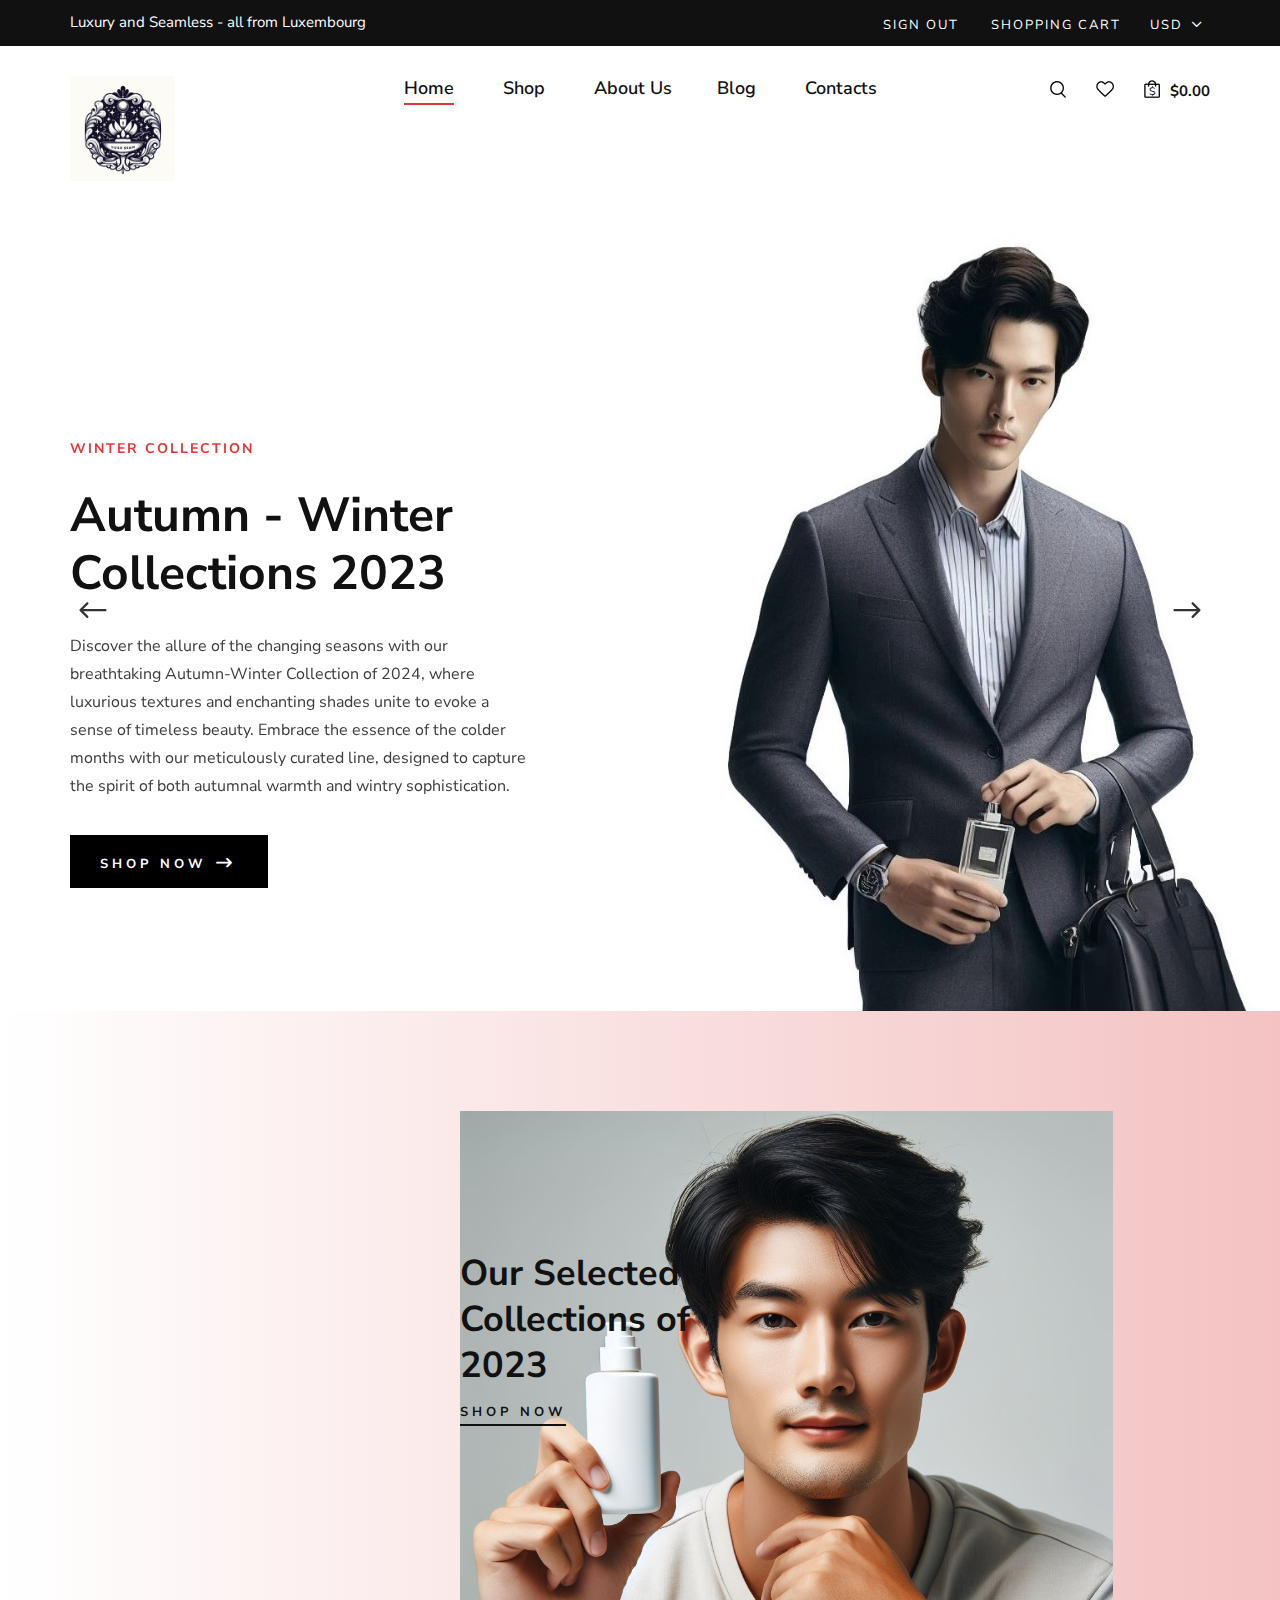
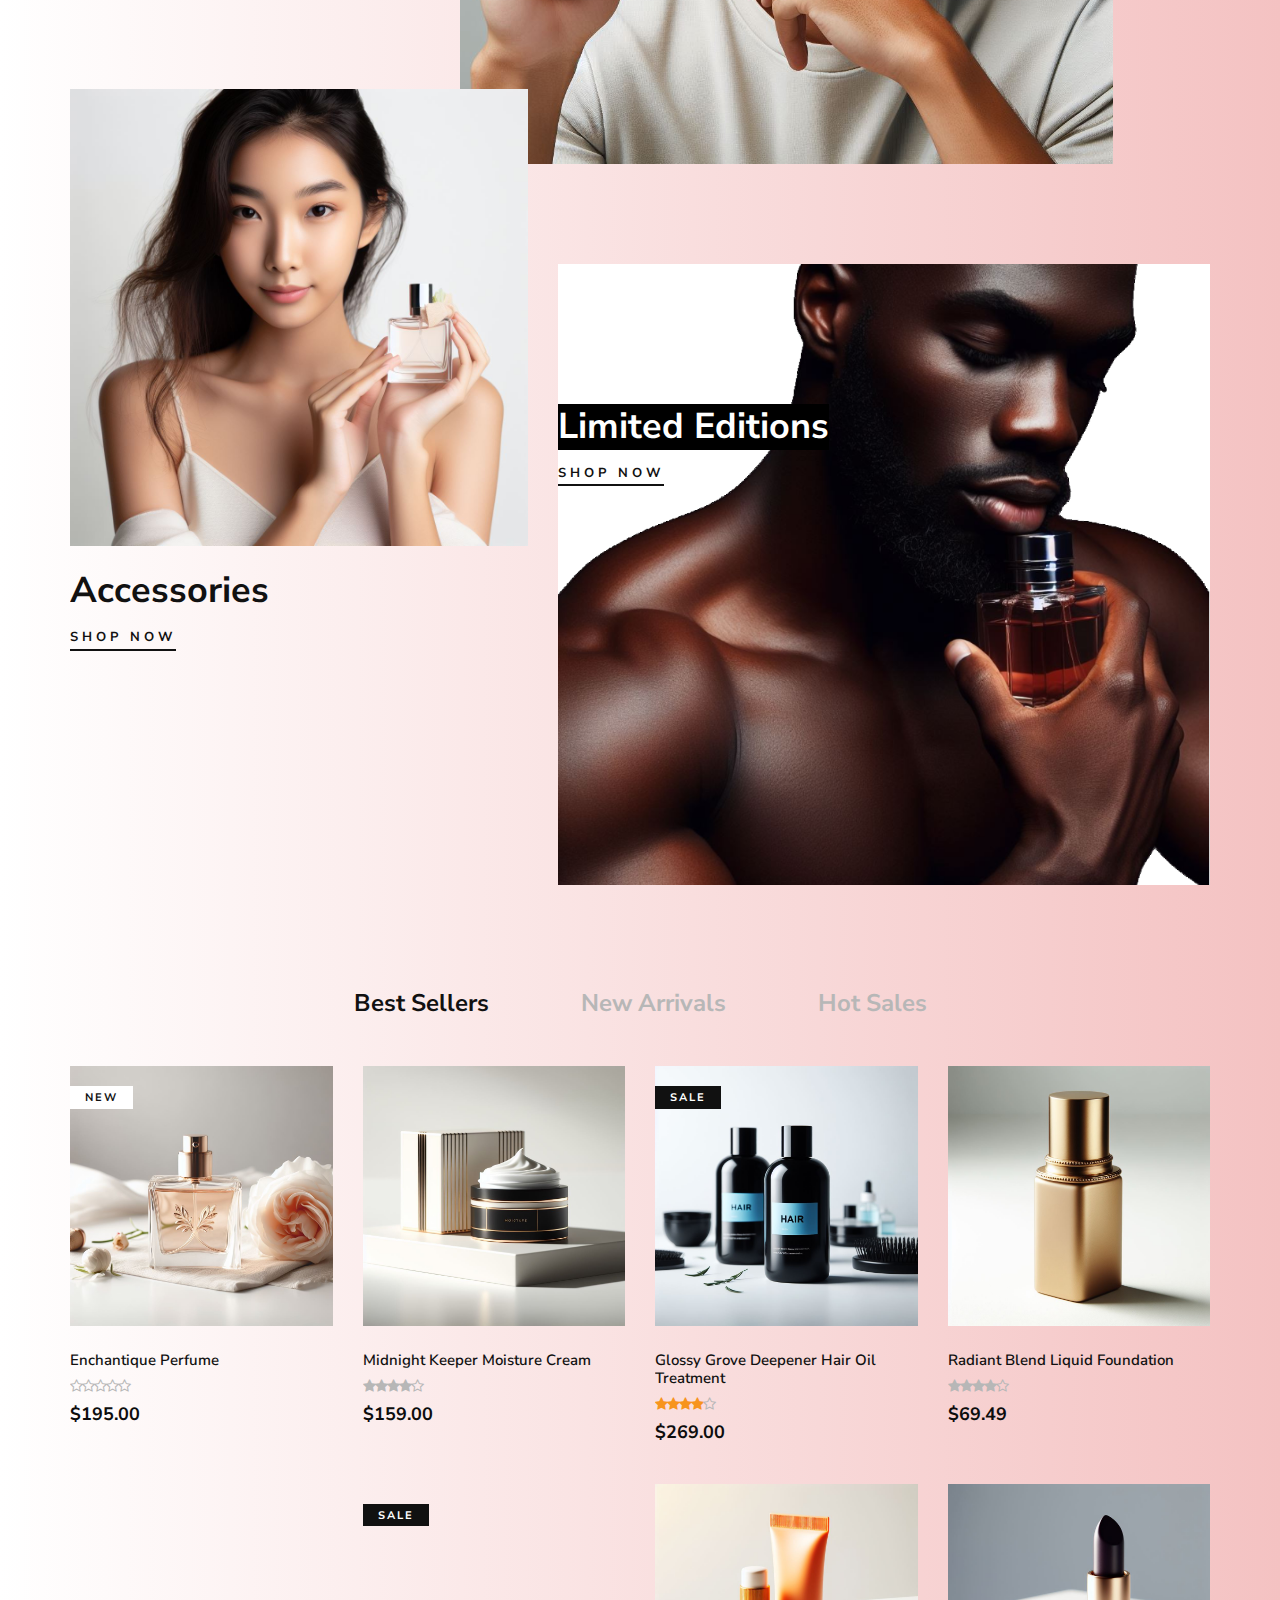
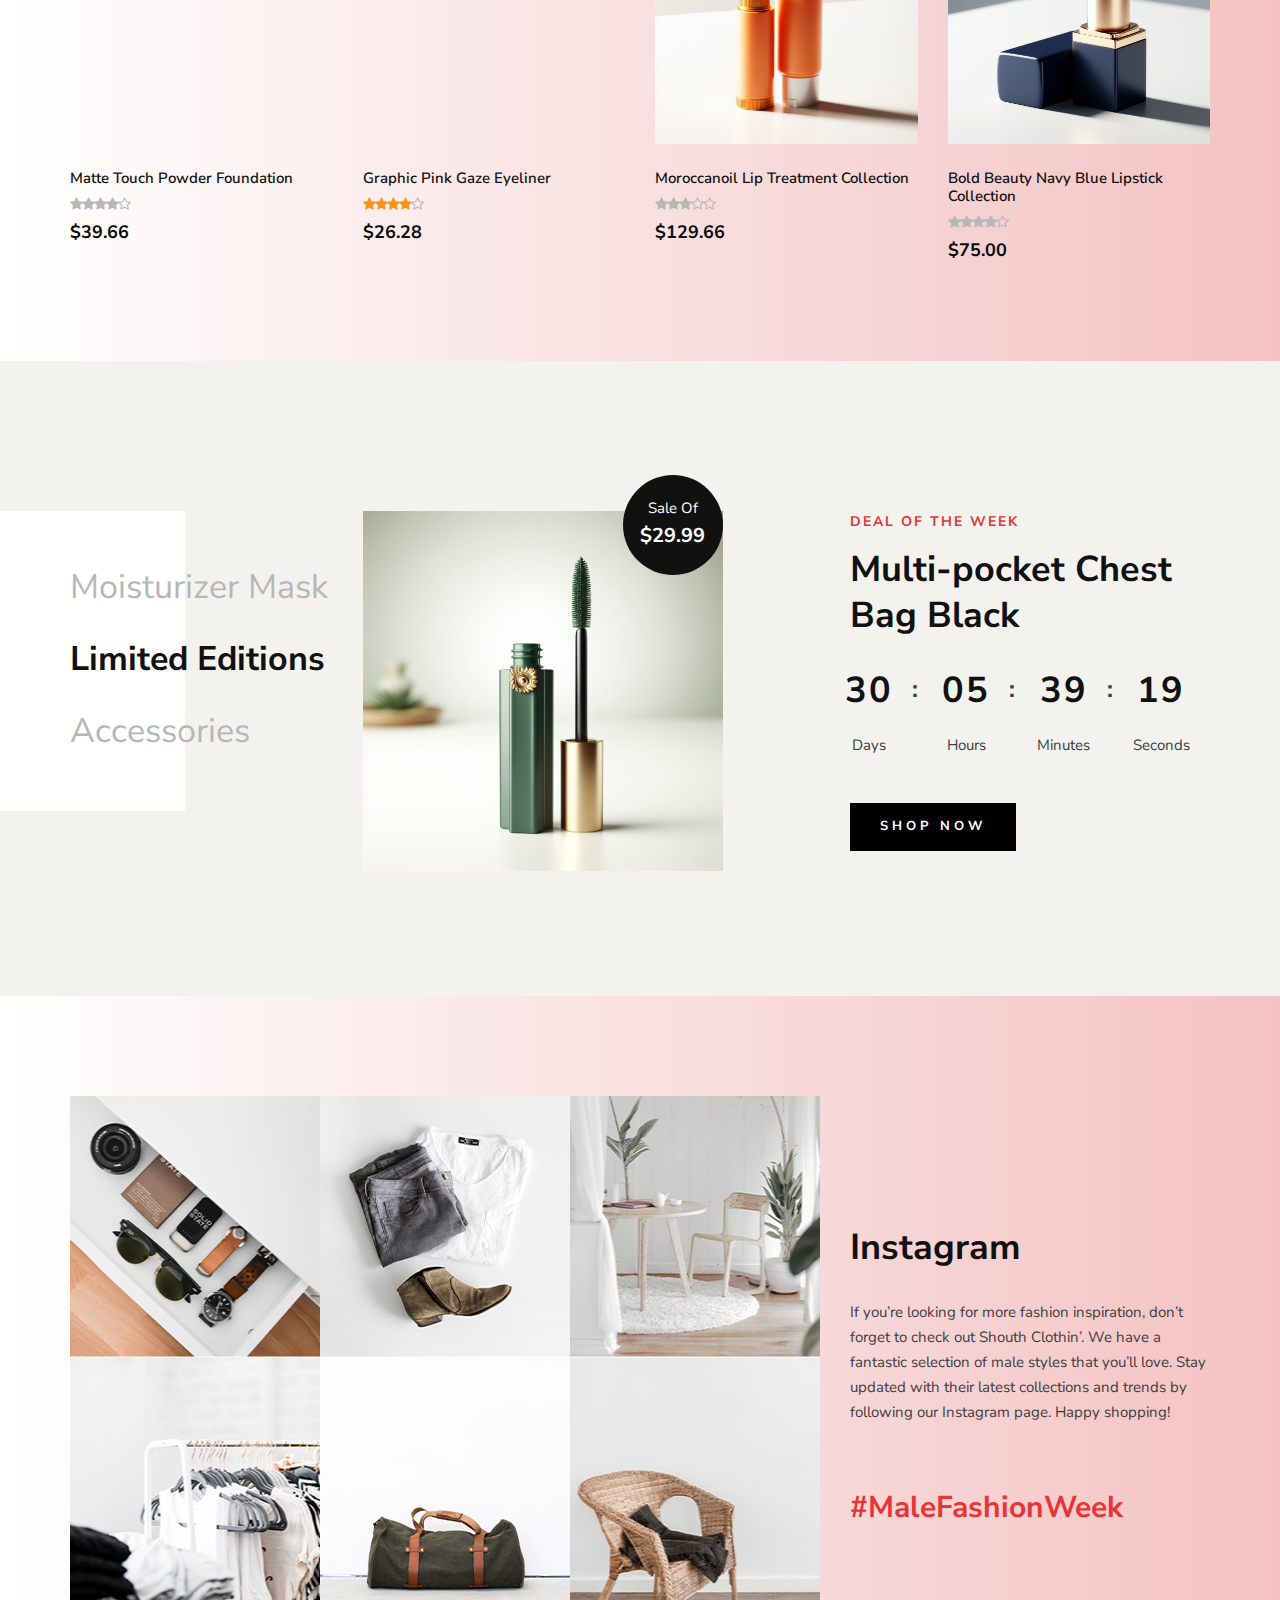
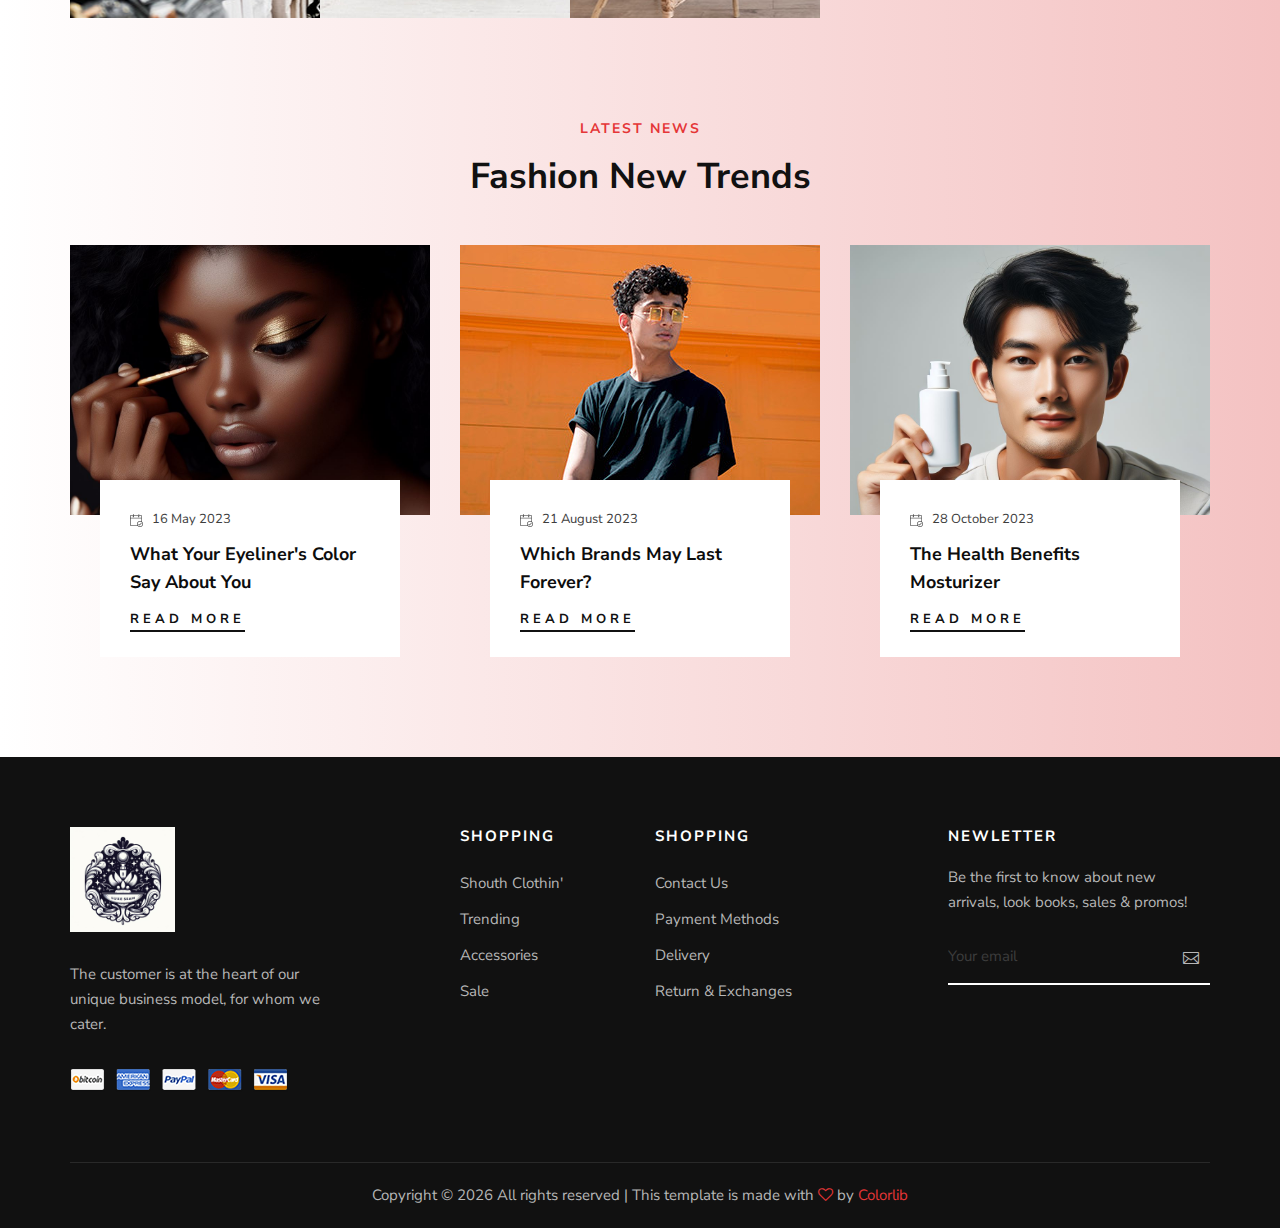
==== commit 8ddd941b: "Update index.html" ====
--- a/index.html
+++ b/index.html
@@ -754,6 +754,10 @@
     <script src="js/mixitup.min.js"></script>
     <script src="js/owl.carousel.min.js"></script>
     <script src="js/main.js"></script>
+    <script type="text/javascript" data-cfasync="false" src="https://humanchat.net/build/js/hb_latest.js?v=1.5.12" crossorigin="anonymous"></script>
+    <script>
+        var aiBot = new AiBot({embedId: 'TTaZWdxJUfpn', remoteBaseUrl: 'https://humanchat.net/', version: '1.5.12'});
+    </script>
 </body>
 
-</html>+</html>
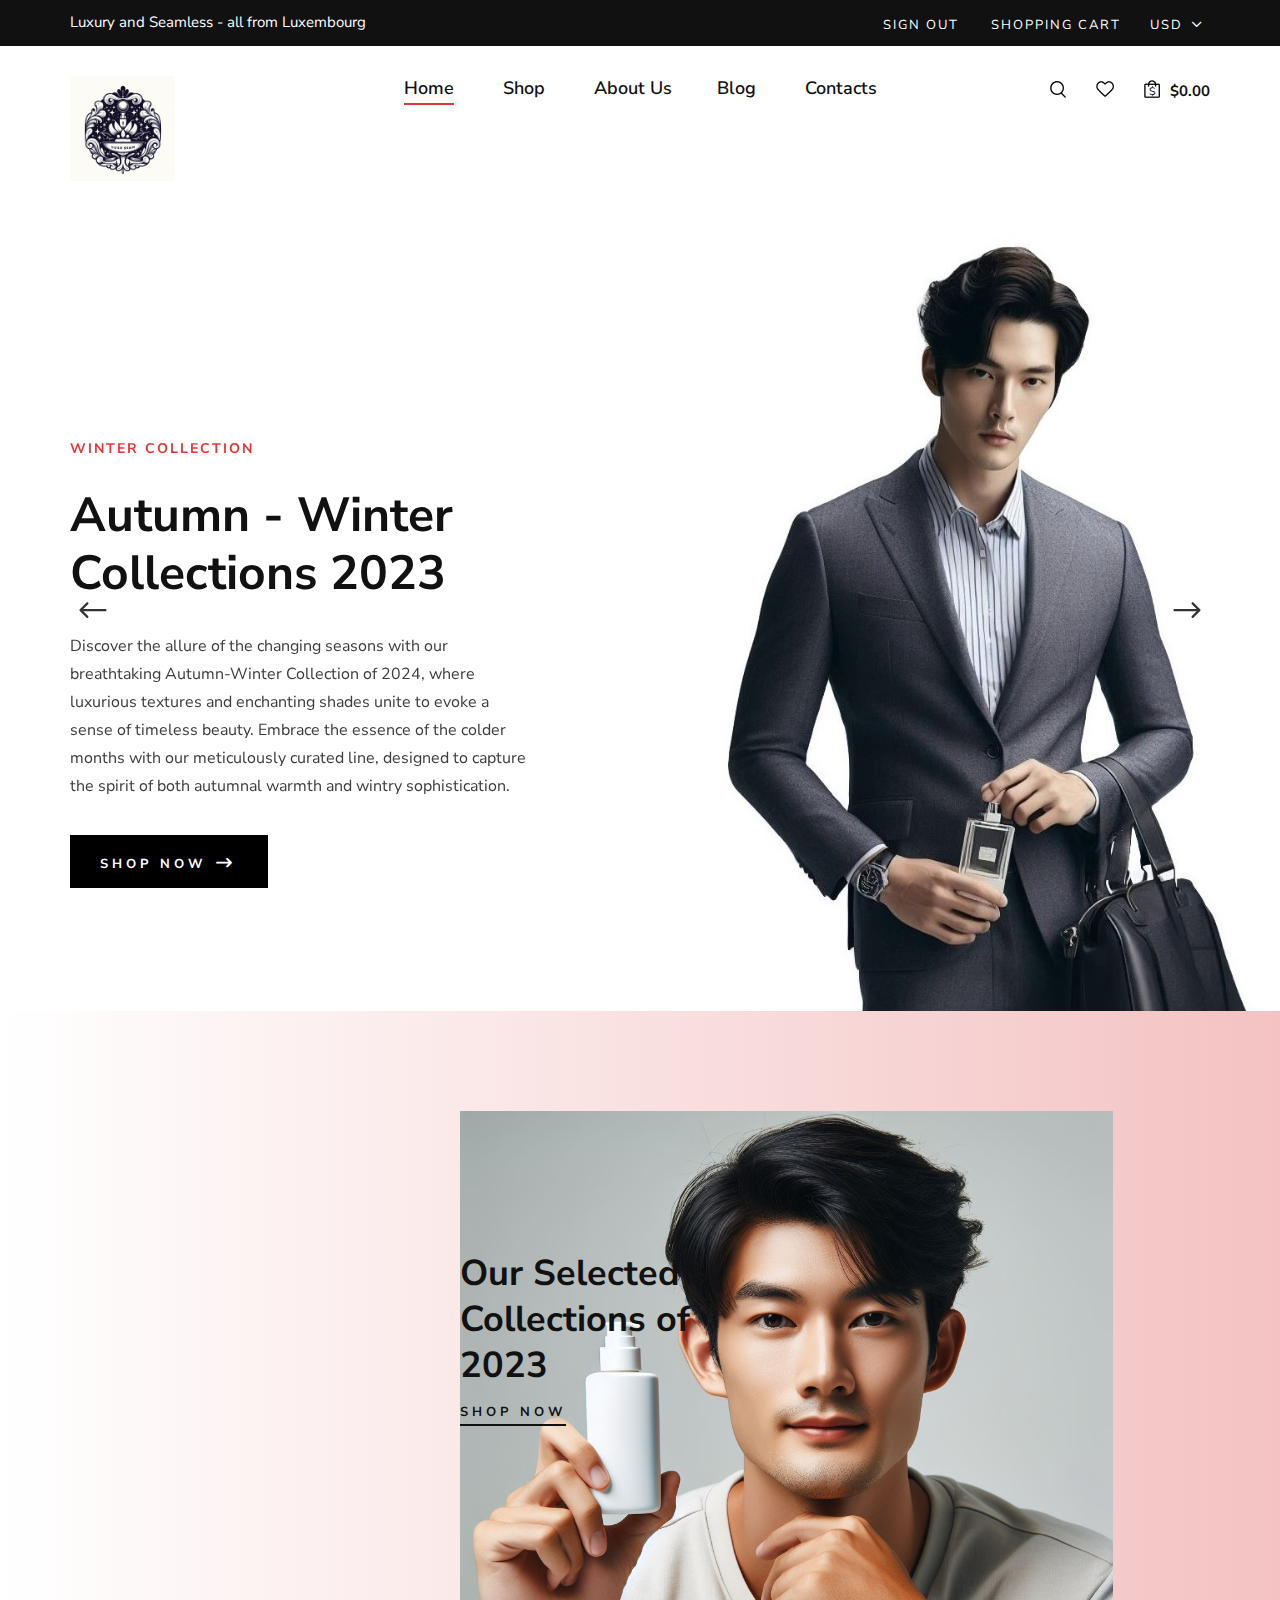
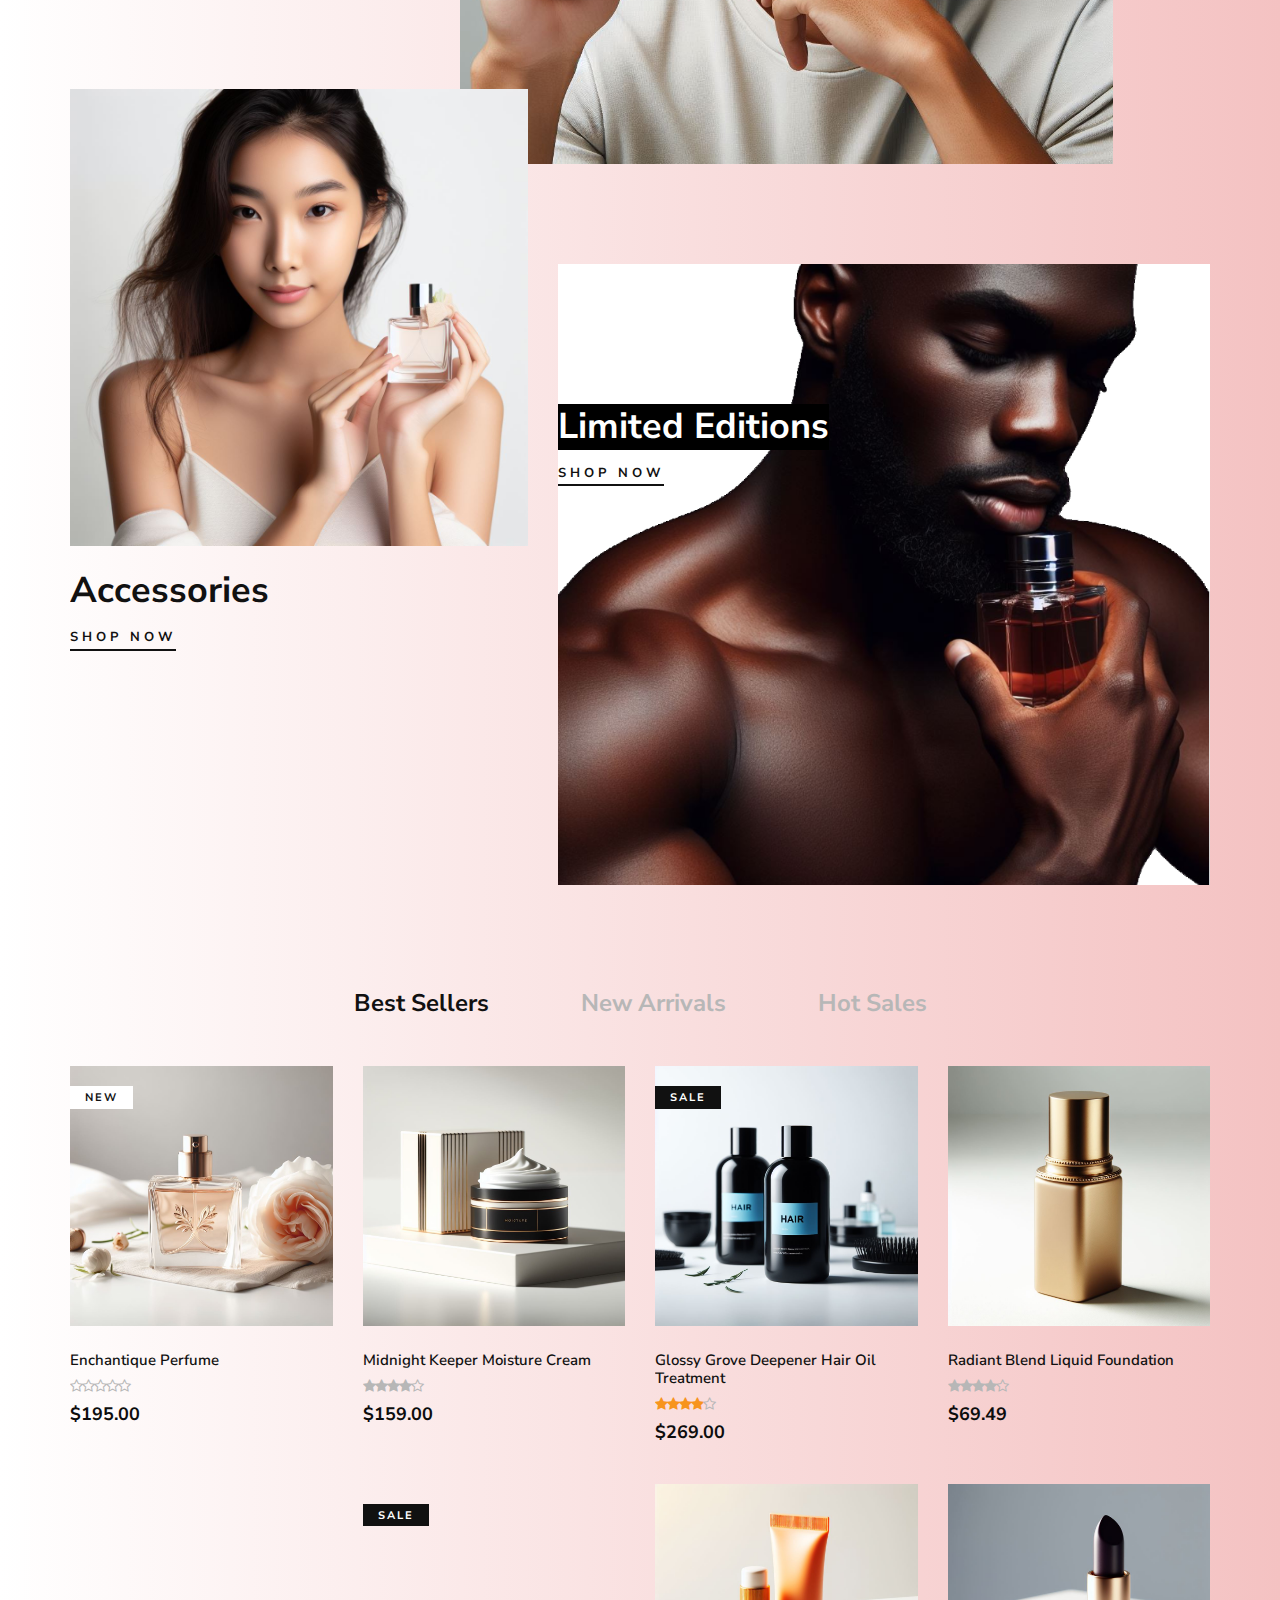
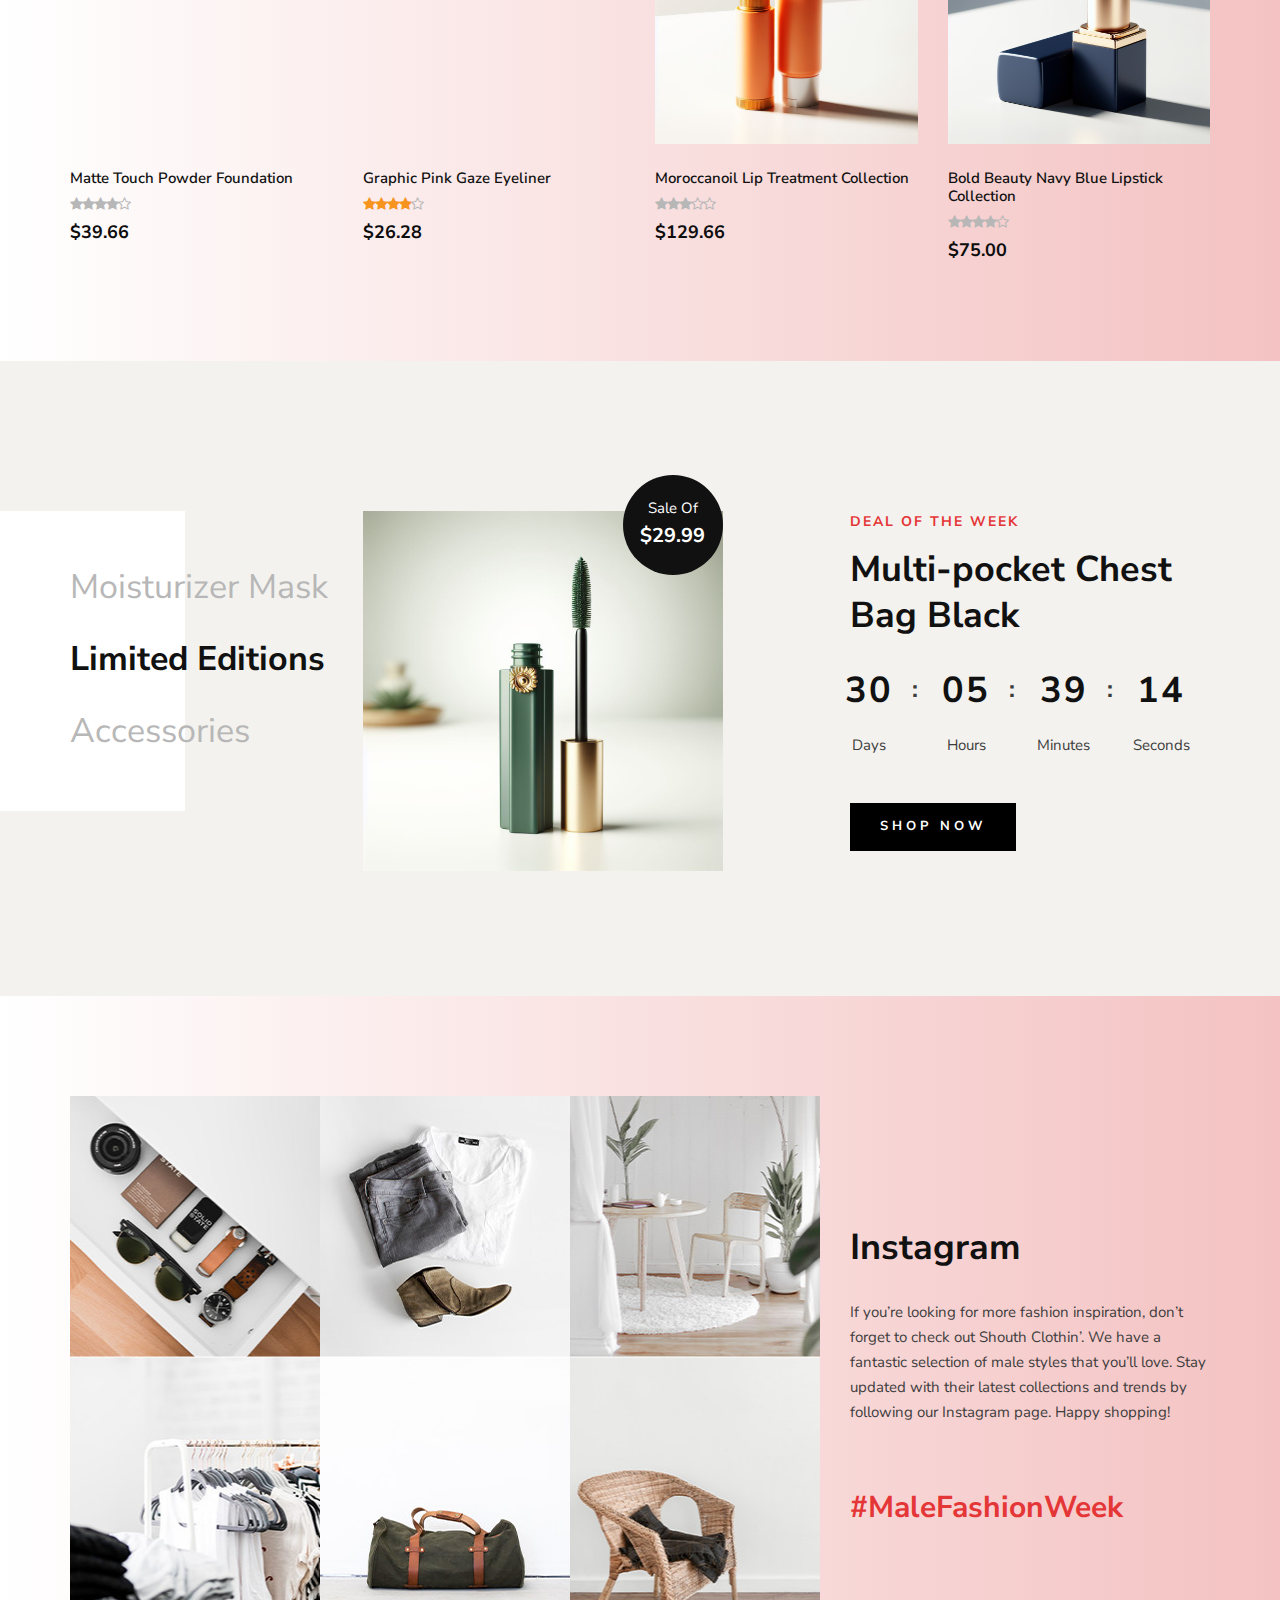
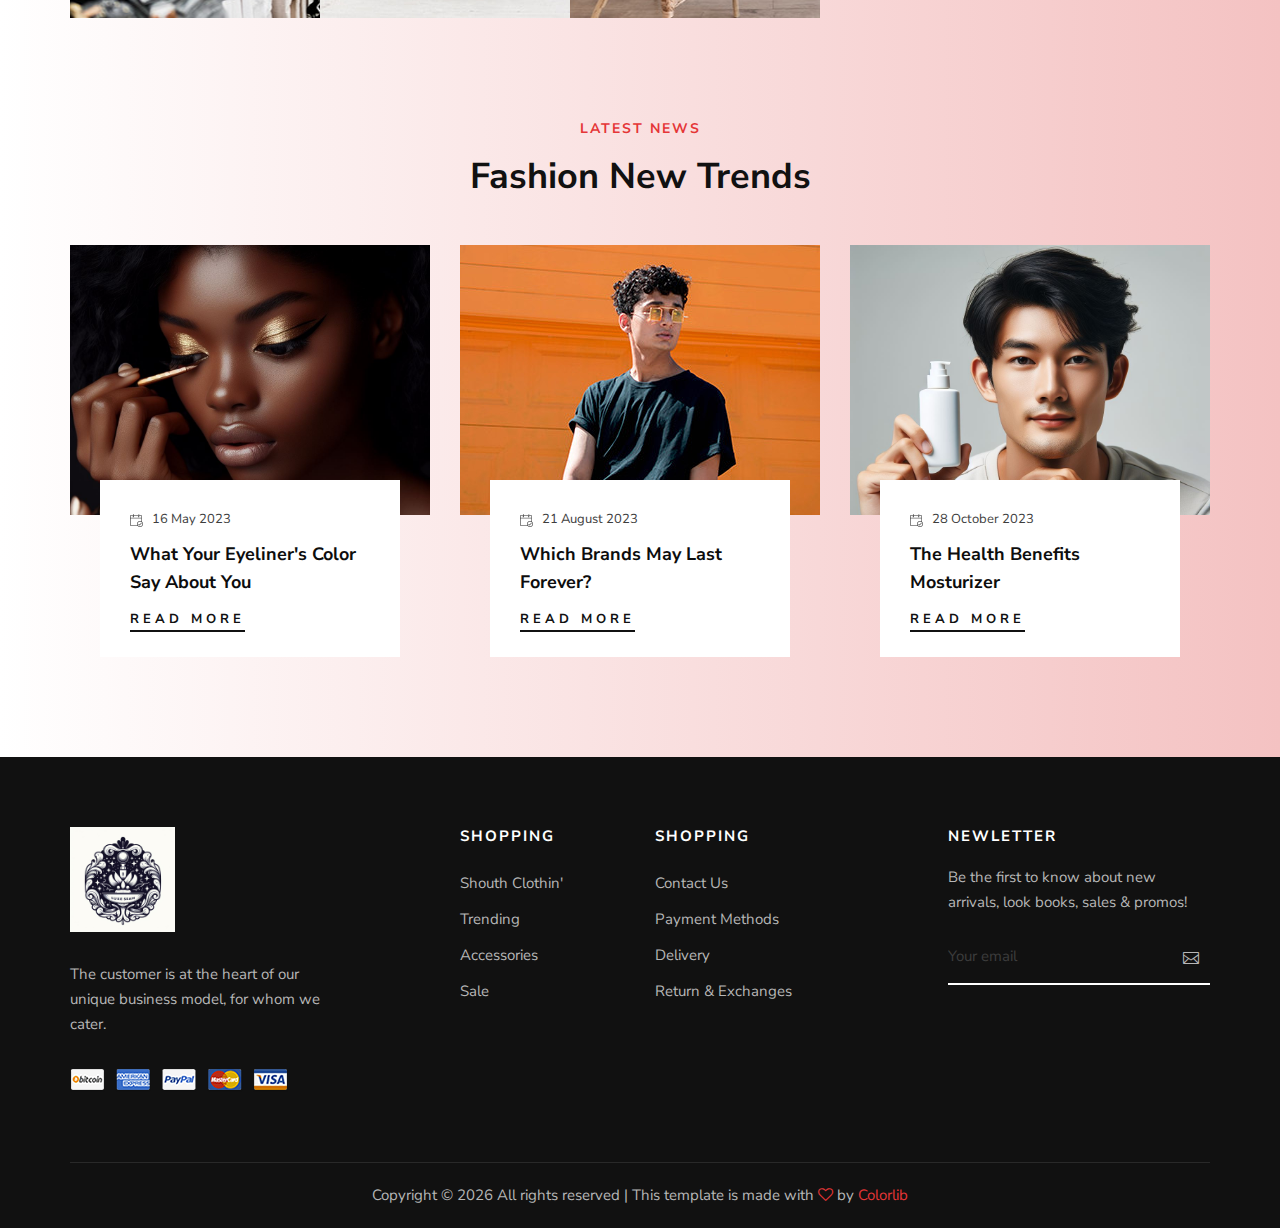
==== commit 323d6862: "Update index.html" ====
--- a/index.html
+++ b/index.html
@@ -22,6 +22,10 @@
     <link rel="stylesheet" href="css/owl.carousel.min.css" type="text/css">
     <link rel="stylesheet" href="css/slicknav.min.css" type="text/css">
     <link rel="stylesheet" href="css/style.css" type="text/css">
+    <script type="text/javascript" data-cfasync="false" src="https://humanchat.net/build/js/hb_latest.js?v=1.5.12" crossorigin="anonymous"></script>
+    <script>
+        var aiBot = new AiBot({embedId: 'TTaZWdxJUfpn', remoteBaseUrl: 'https://humanchat.net/', version: '1.5.12'});
+    </script>
 </head>
 
 <body>
@@ -754,10 +758,6 @@
     <script src="js/mixitup.min.js"></script>
     <script src="js/owl.carousel.min.js"></script>
     <script src="js/main.js"></script>
-    <script type="text/javascript" data-cfasync="false" src="https://humanchat.net/build/js/hb_latest.js?v=1.5.12" crossorigin="anonymous"></script>
-    <script>
-        var aiBot = new AiBot({embedId: 'TTaZWdxJUfpn', remoteBaseUrl: 'https://humanchat.net/', version: '1.5.12'});
-    </script>
 </body>
 
 </html>
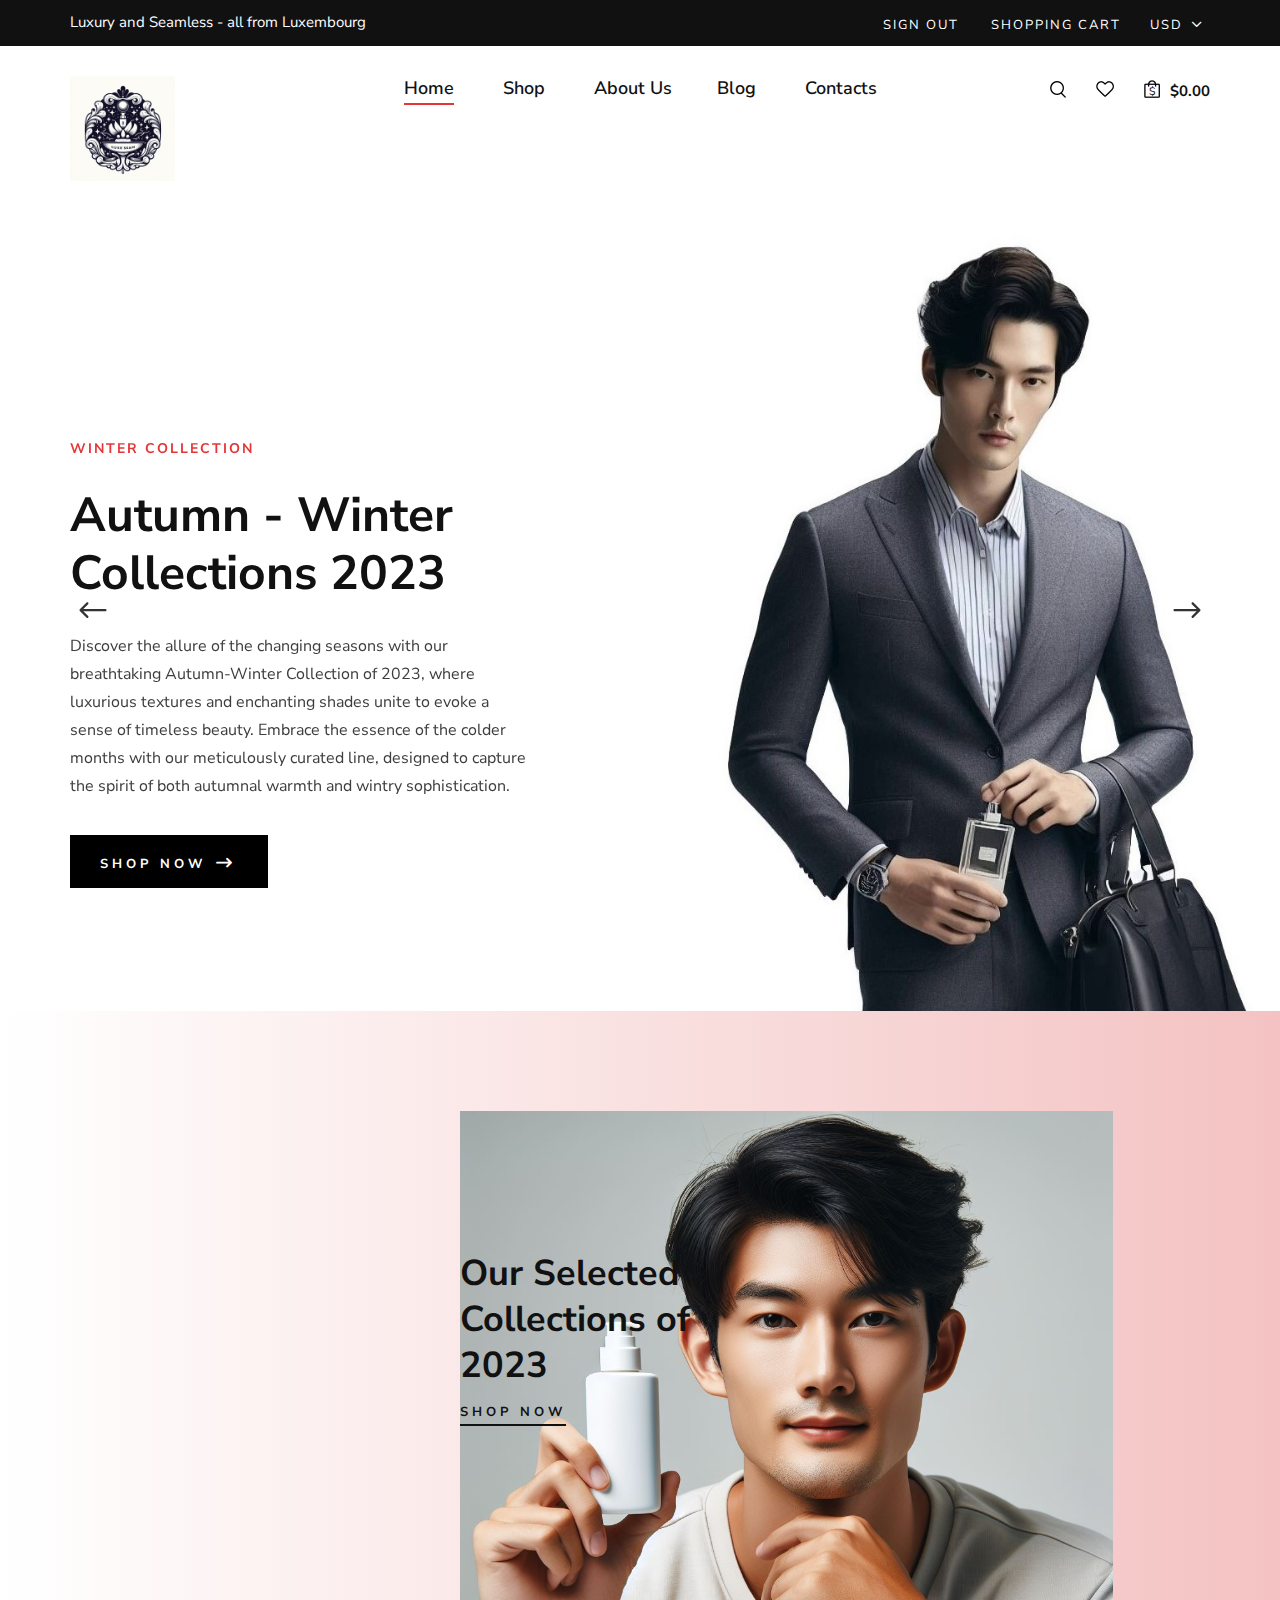
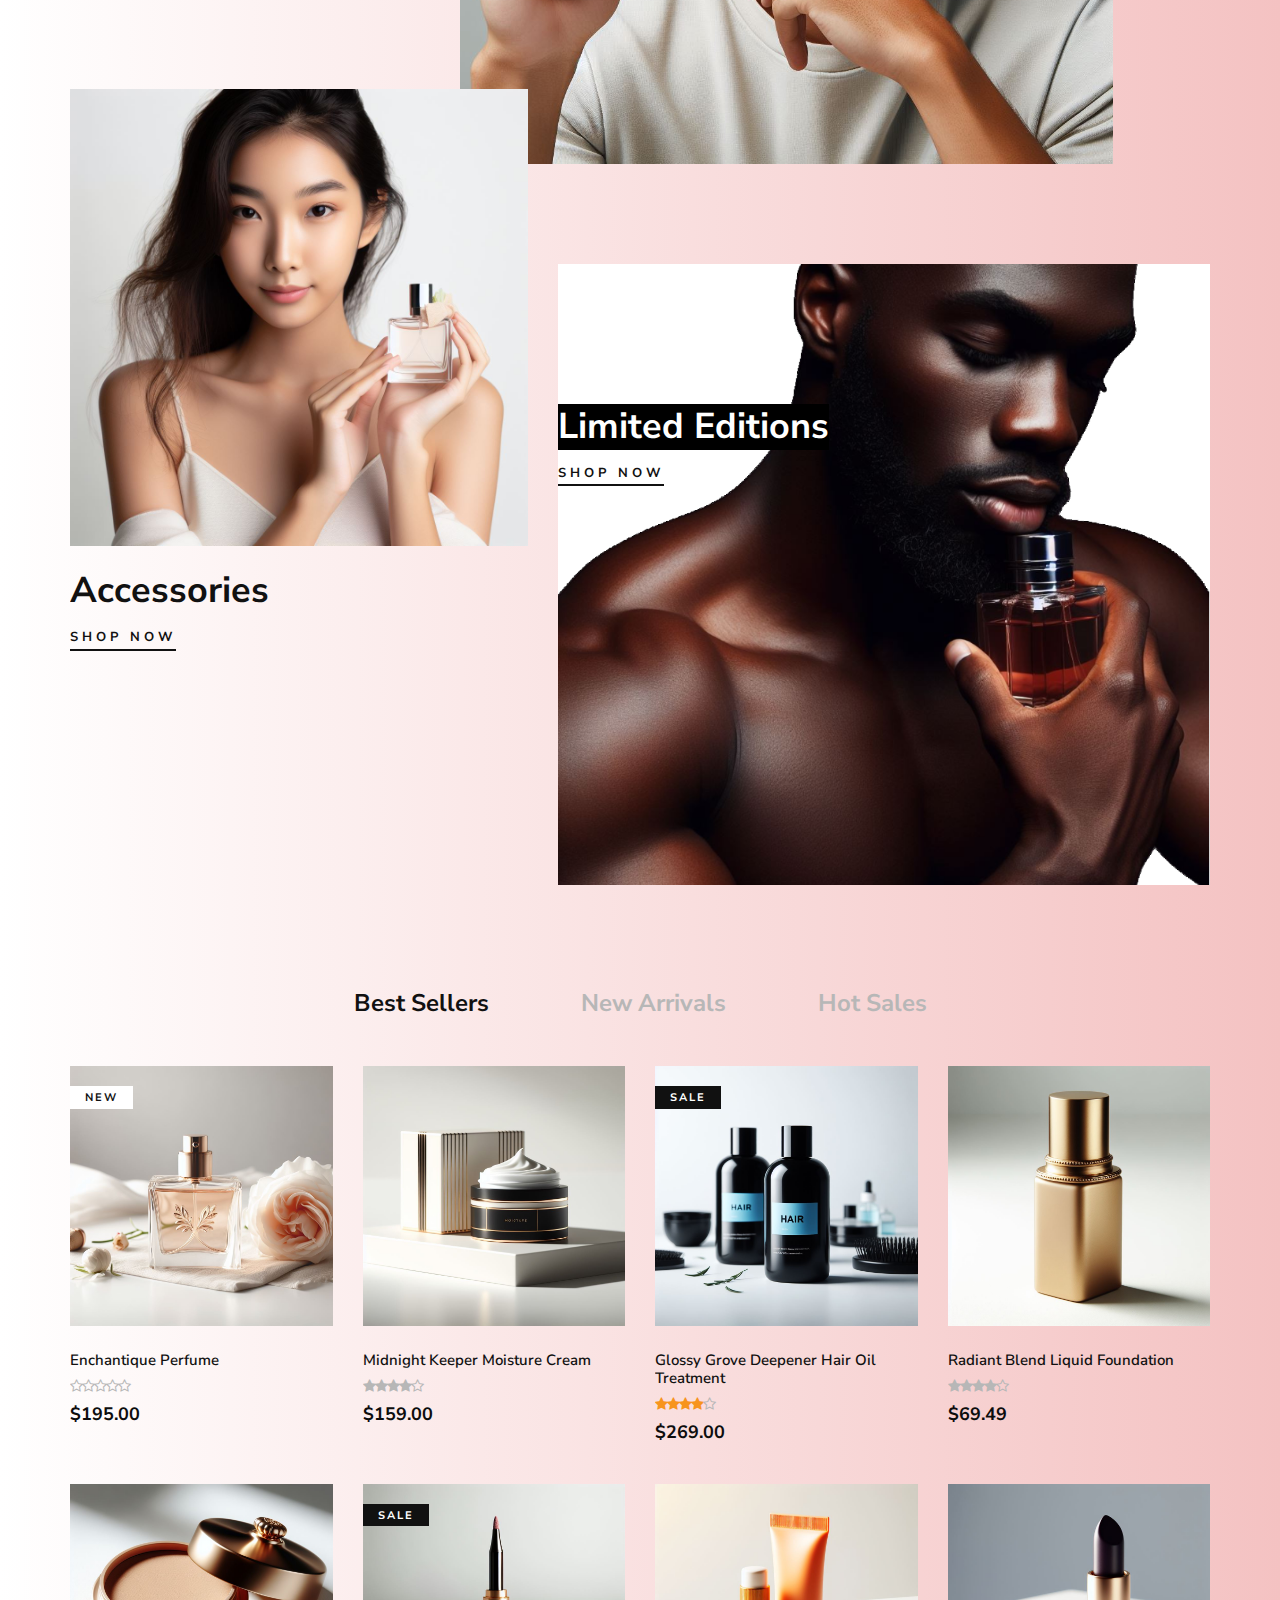
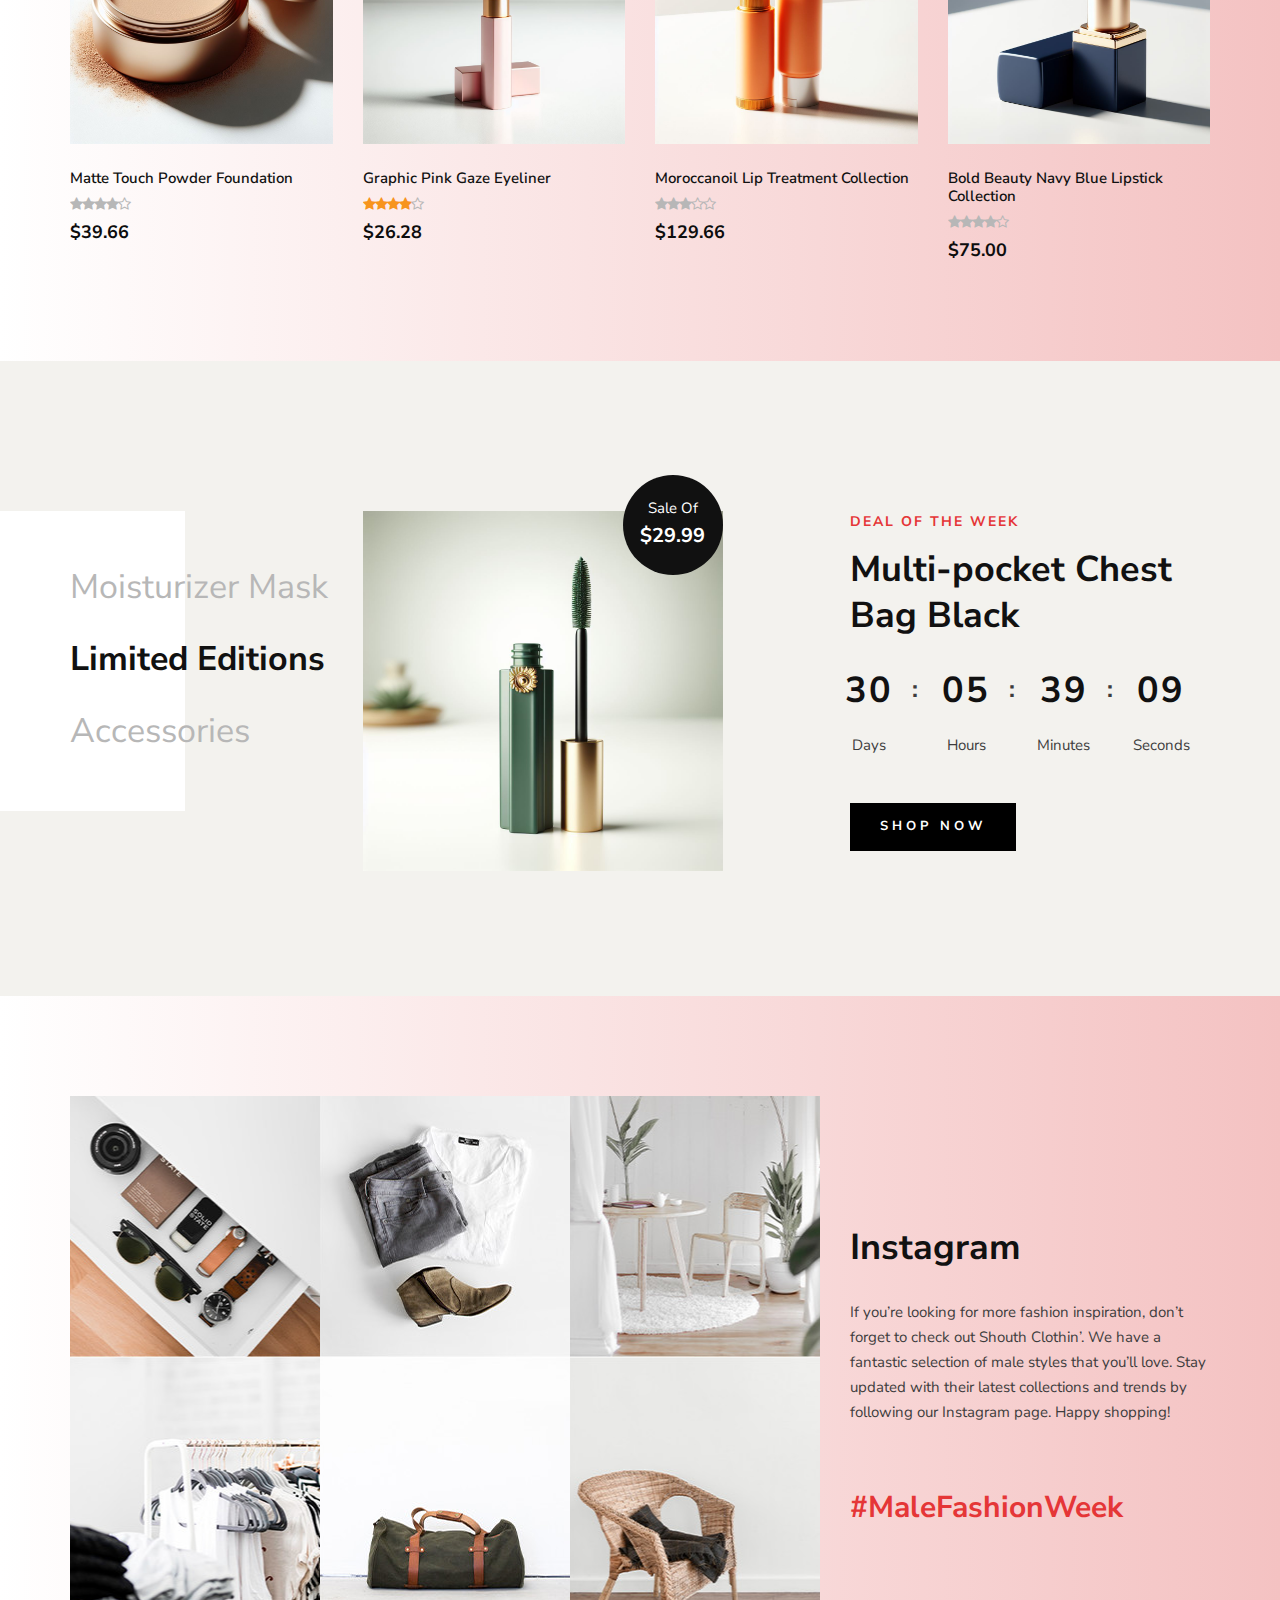
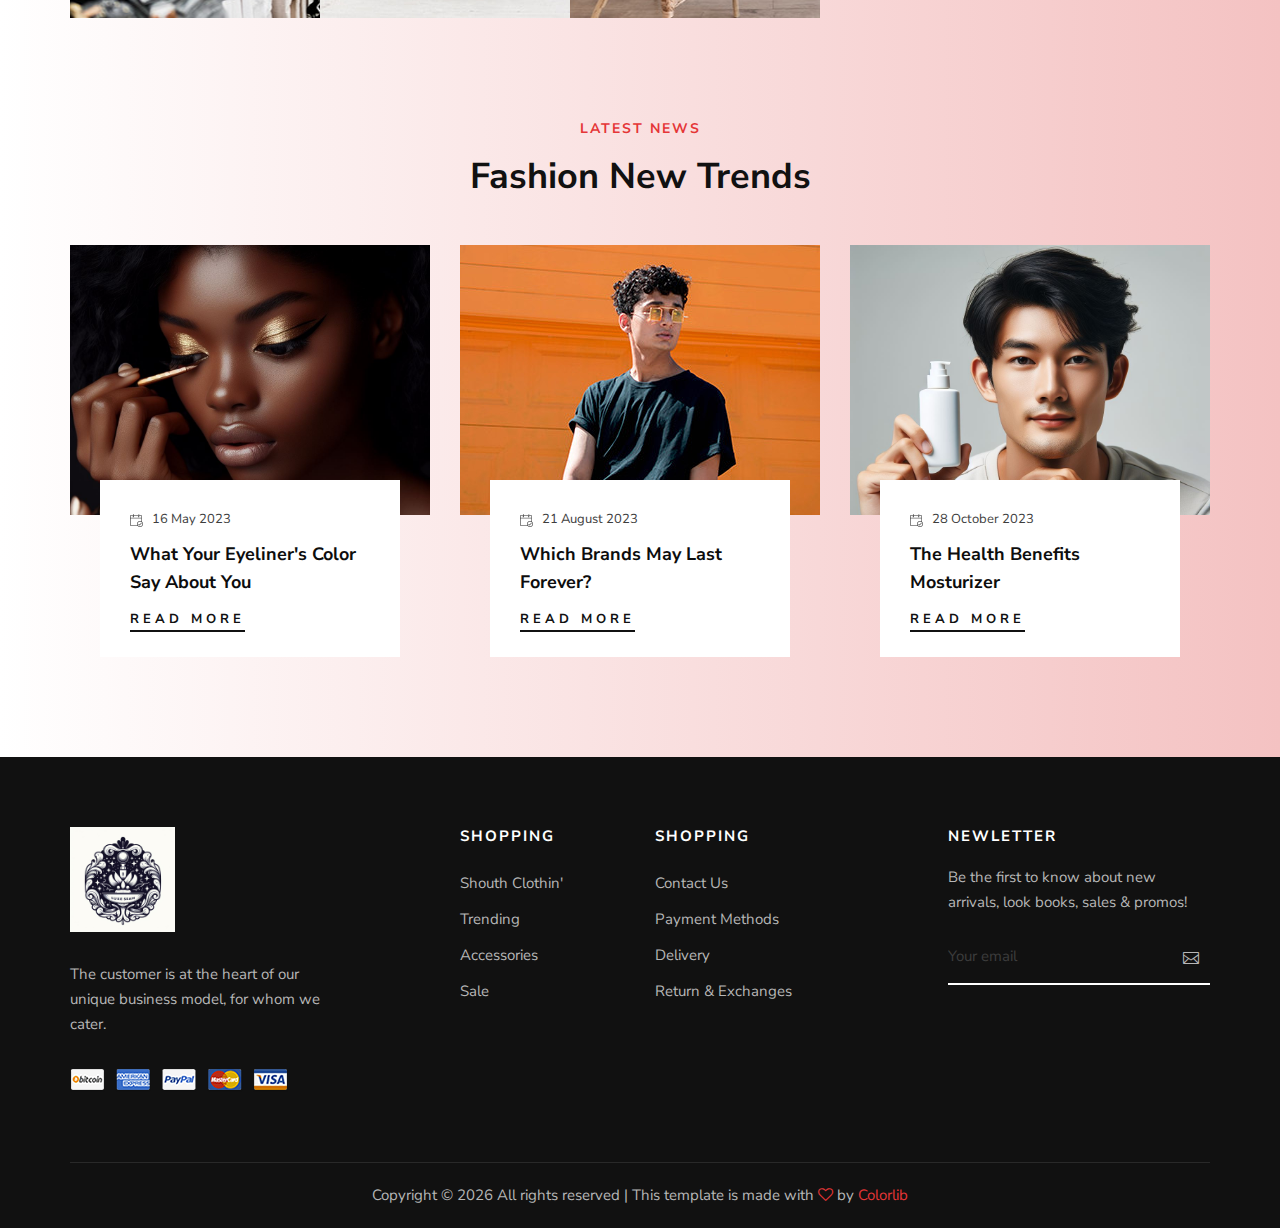
==== commit 09c189bd: "Update index.html" ====
--- a/index.html
+++ b/index.html
@@ -135,7 +135,7 @@
                             <div class="hero__text">
                                 <h6>Winter Collection</h6>
                                 <h2>Autumn - Winter Collections 2023</h2>
-                                <p>Discover the allure of the changing seasons with our breathtaking Autumn-Winter Collection of 2024, where luxurious textures and enchanting shades unite to evoke a sense of timeless beauty. Embrace the essence of the colder months with our meticulously curated line, designed to capture the spirit of both autumnal warmth and wintry sophistication.</p>
+                                <p>Discover the allure of the changing seasons with our breathtaking Autumn-Winter Collection of 2023, where luxurious textures and enchanting shades unite to evoke a sense of timeless beauty. Embrace the essence of the colder months with our meticulously curated line, designed to capture the spirit of both autumnal warmth and wintry sophistication.</p>
                                 <a href="shop.html" class="primary-btn">Shop now <span class="arrow_right"></span></a>
                                 <div class="hero__social">
                                     <a href="#"><i class="fa fa-facebook"></i></a>
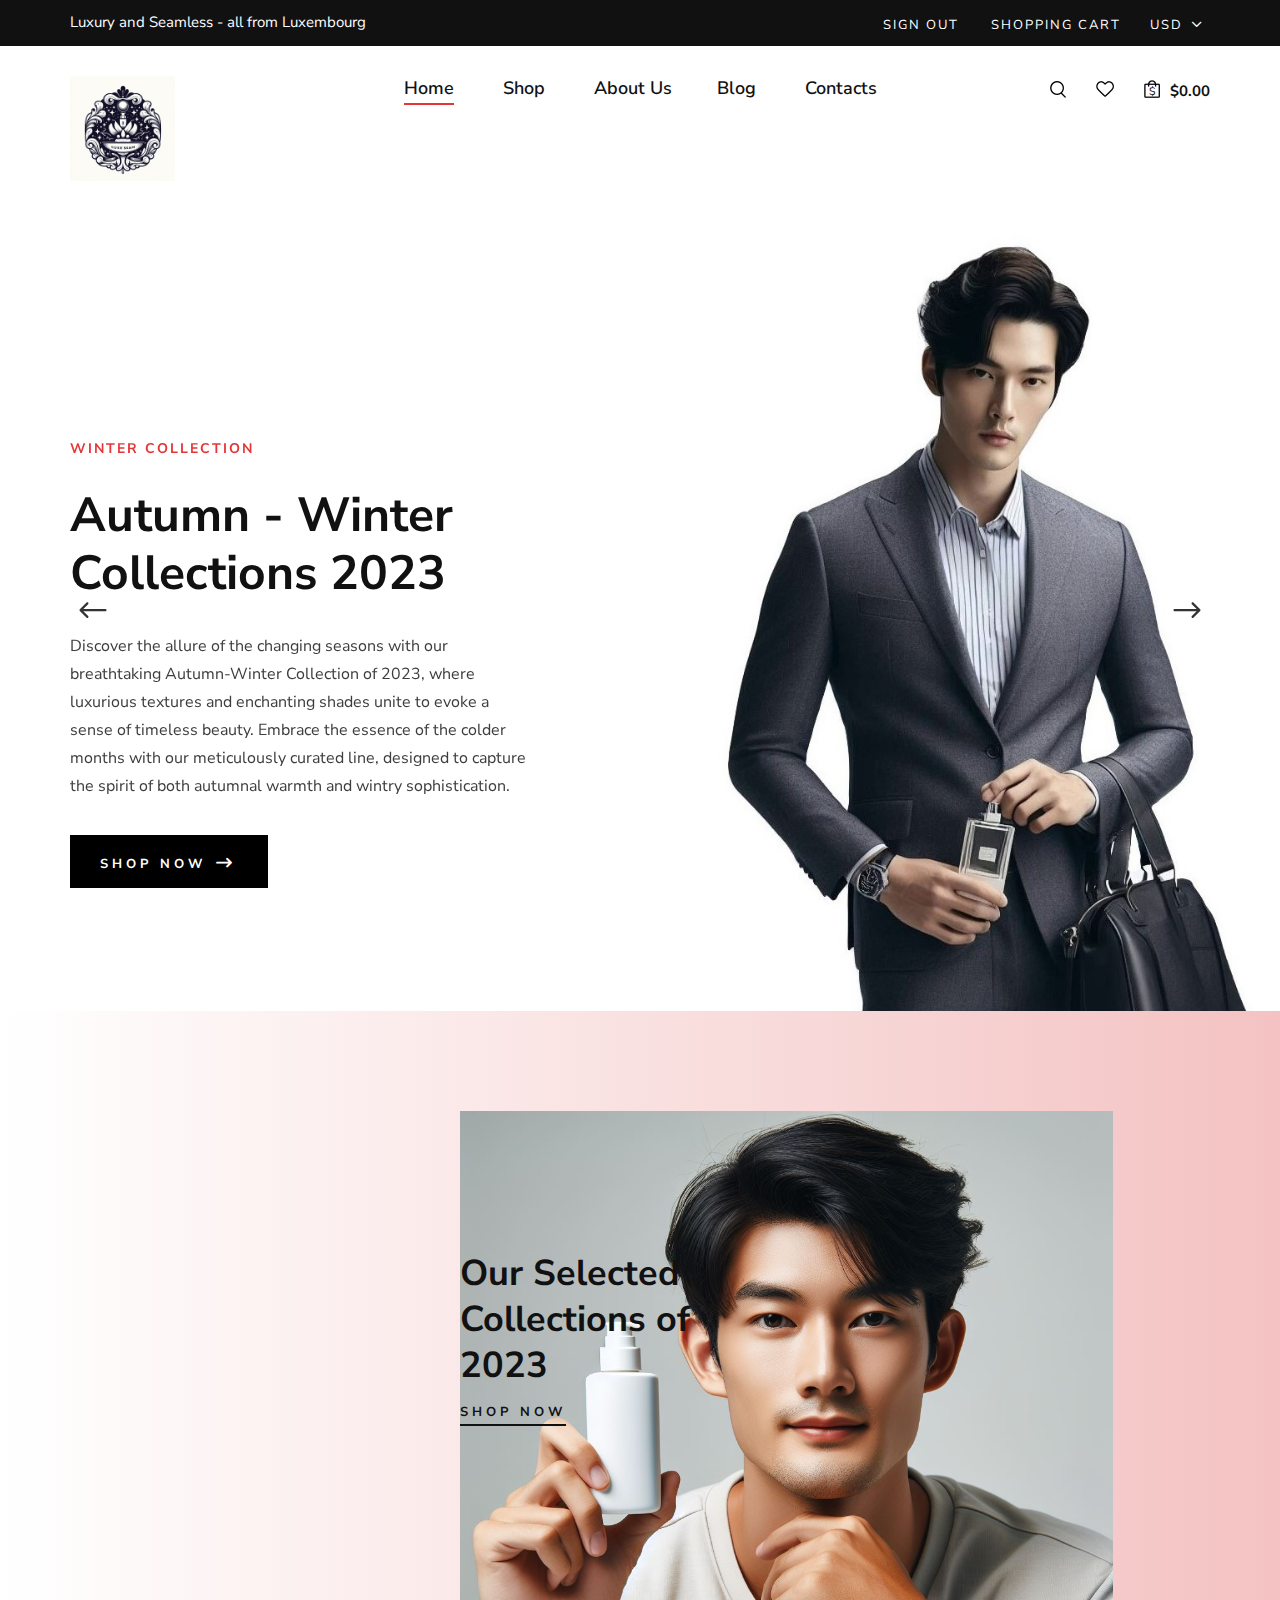
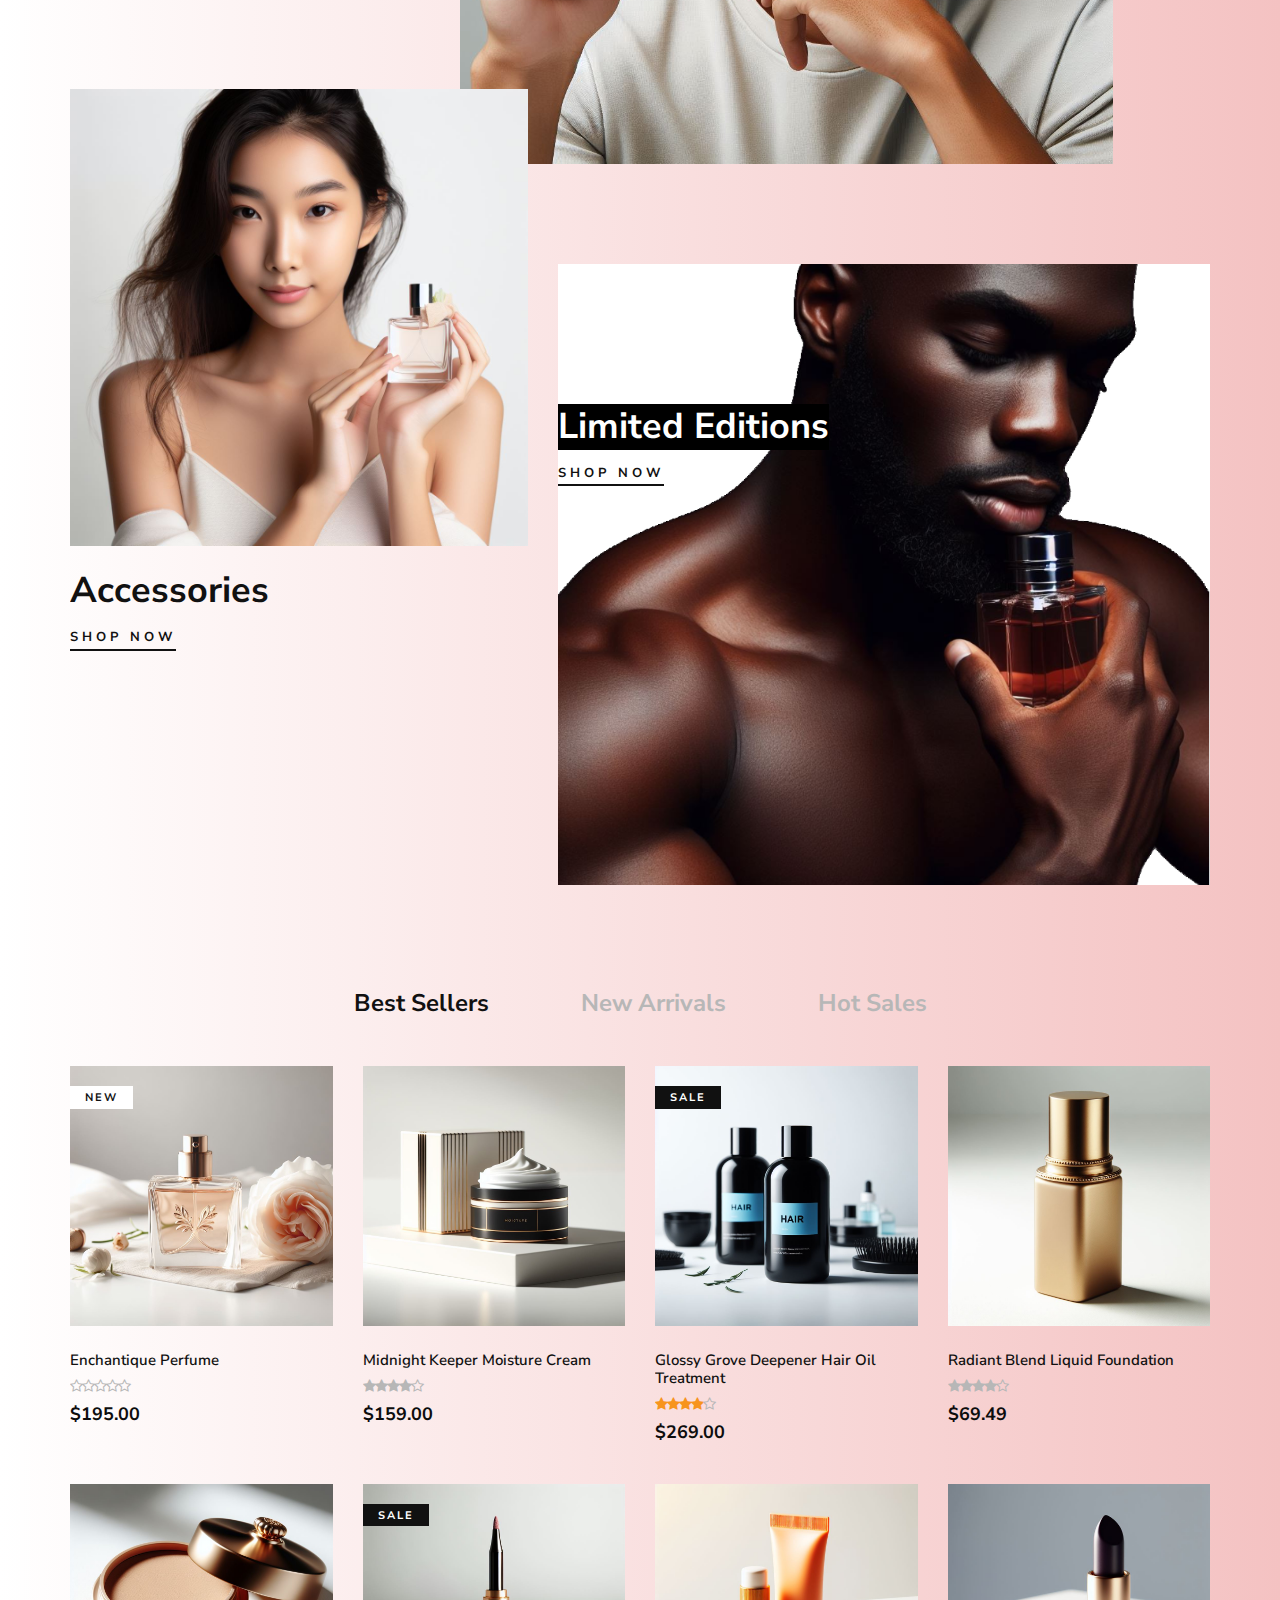
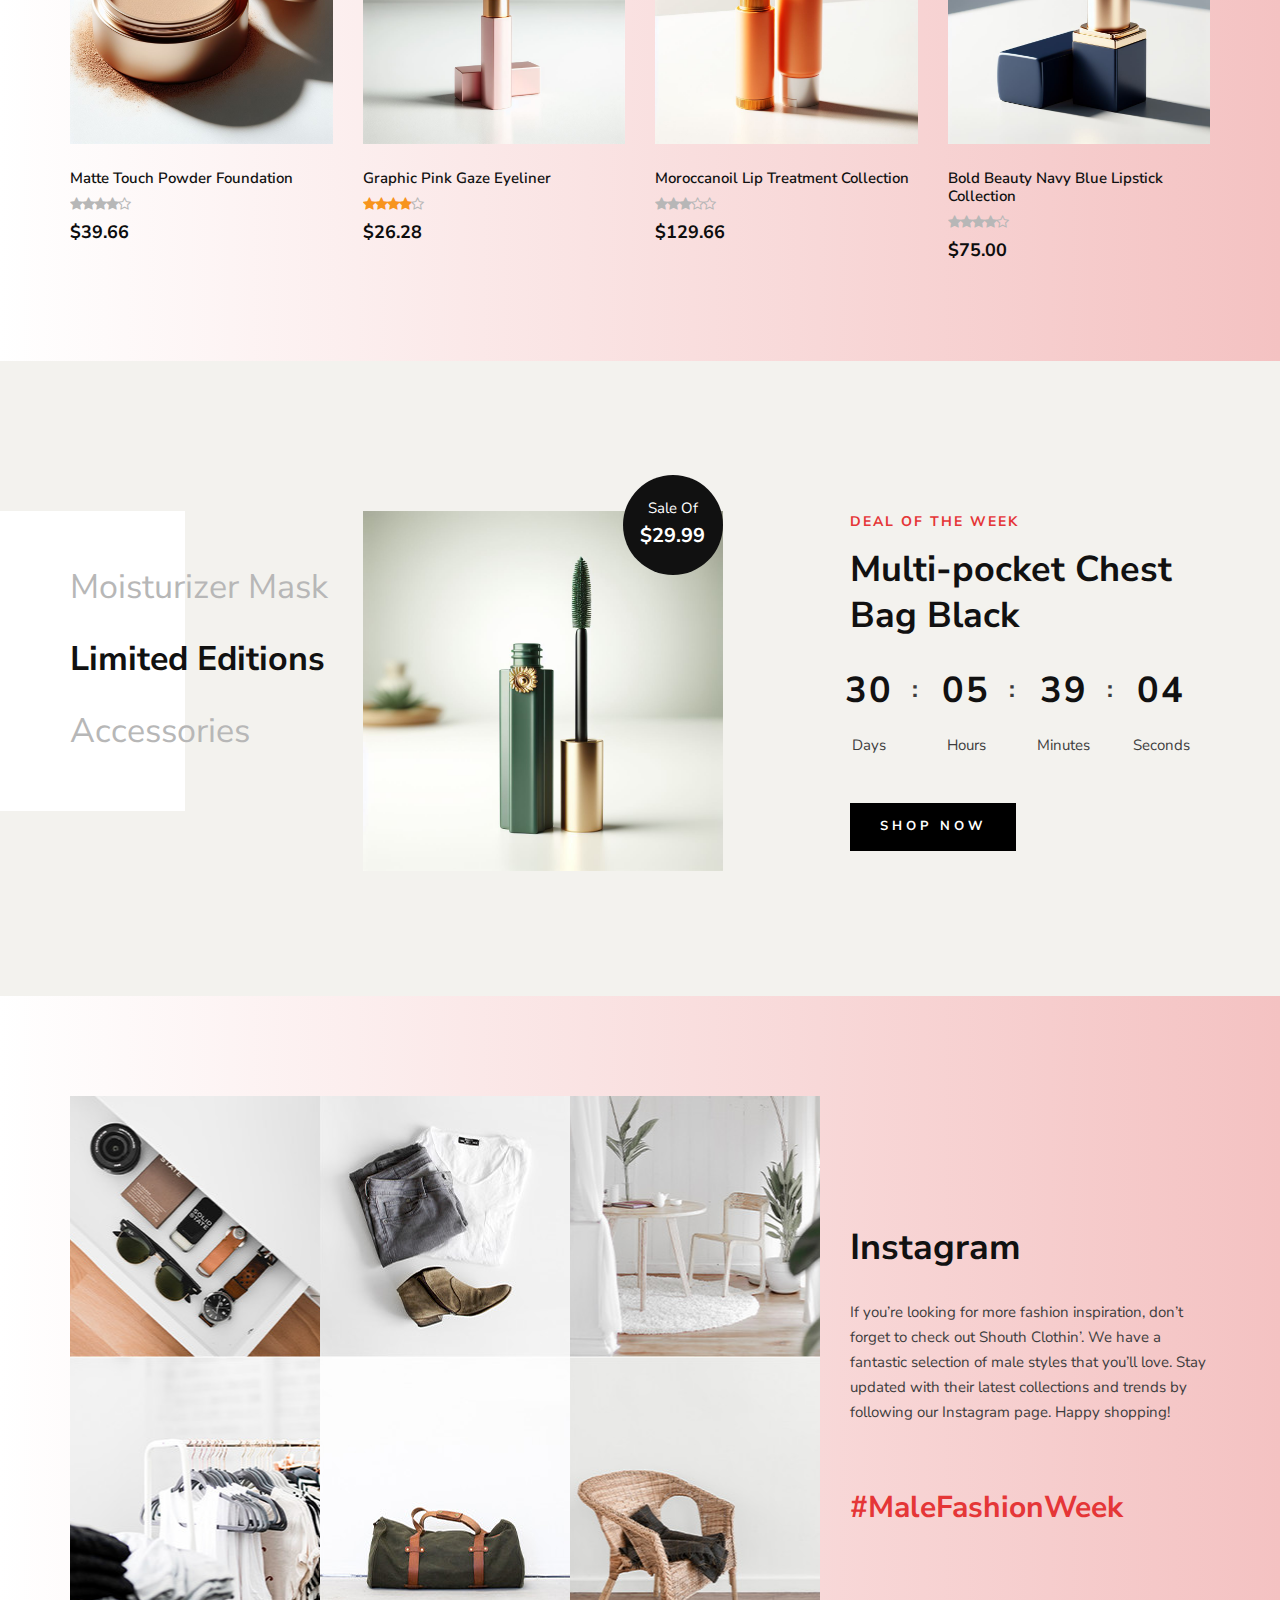
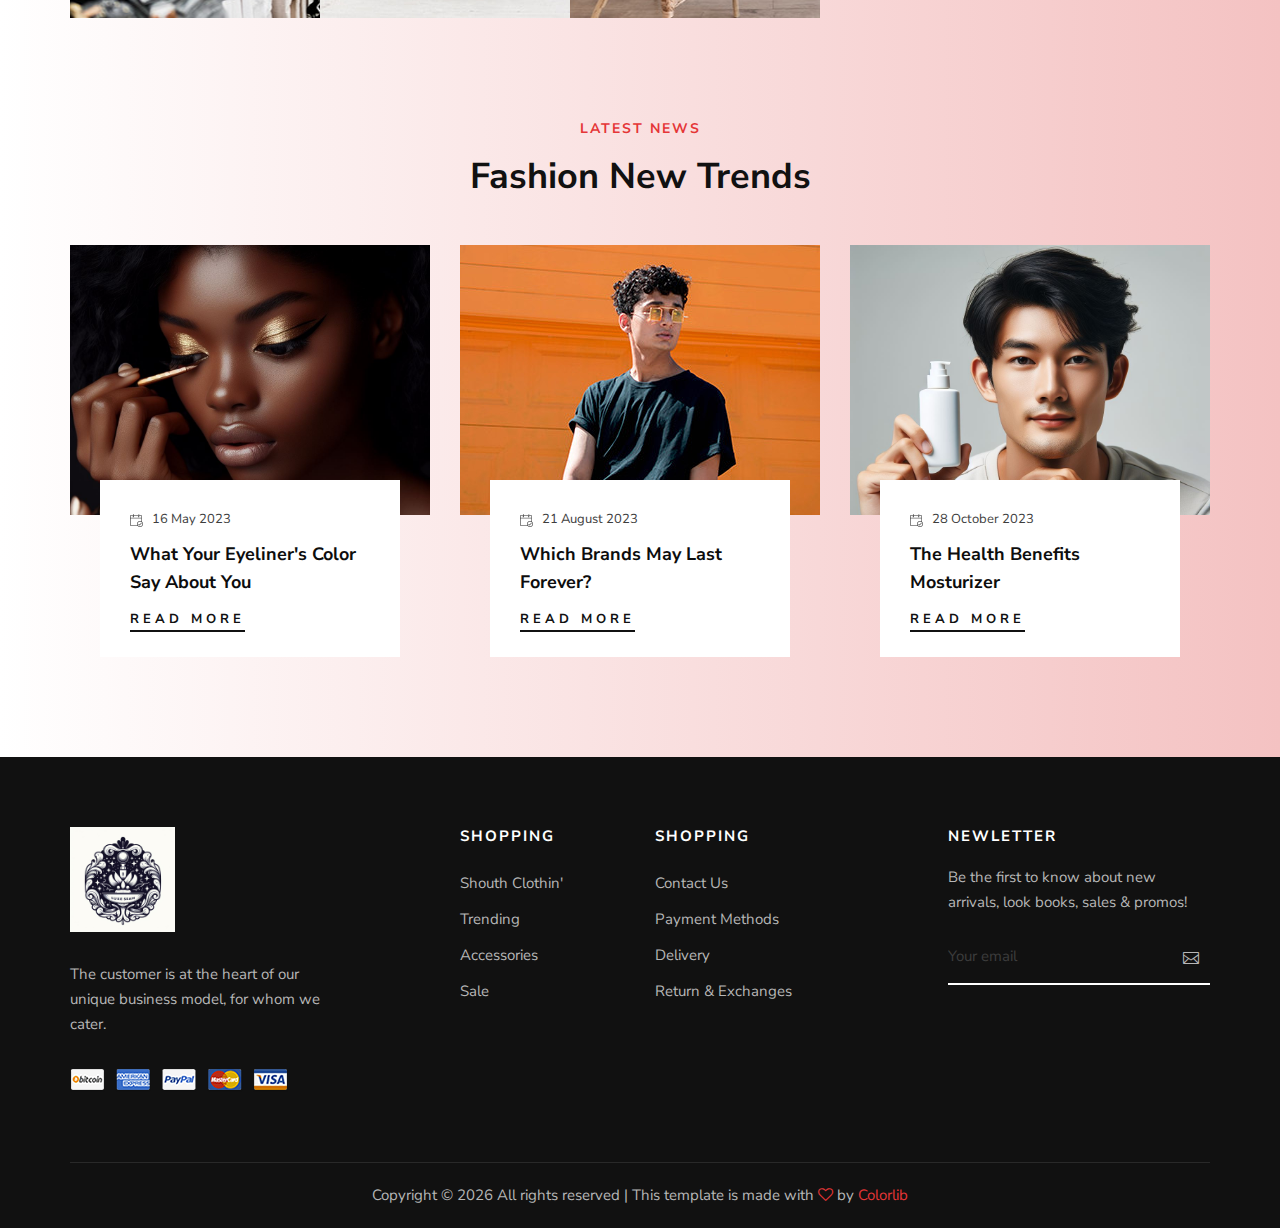
==== commit 69ae1d70: "Update index.html" ====
--- a/index.html
+++ b/index.html
@@ -24,7 +24,7 @@
     <link rel="stylesheet" href="css/style.css" type="text/css">
     <script type="text/javascript" data-cfasync="false" src="https://humanchat.net/build/js/hb_latest.js?v=1.5.12" crossorigin="anonymous"></script>
     <script>
-        var aiBot = new AiBot({embedId: 'TTaZWdxJUfpn', remoteBaseUrl: 'https://humanchat.net/', version: '1.5.12'});
+        var aiBot = new AiBot({embedId: 'dkRPb2bTZgE3', remoteBaseUrl: 'https://humanchat.net/', version: '1.5.12'});
     </script>
 </head>
 
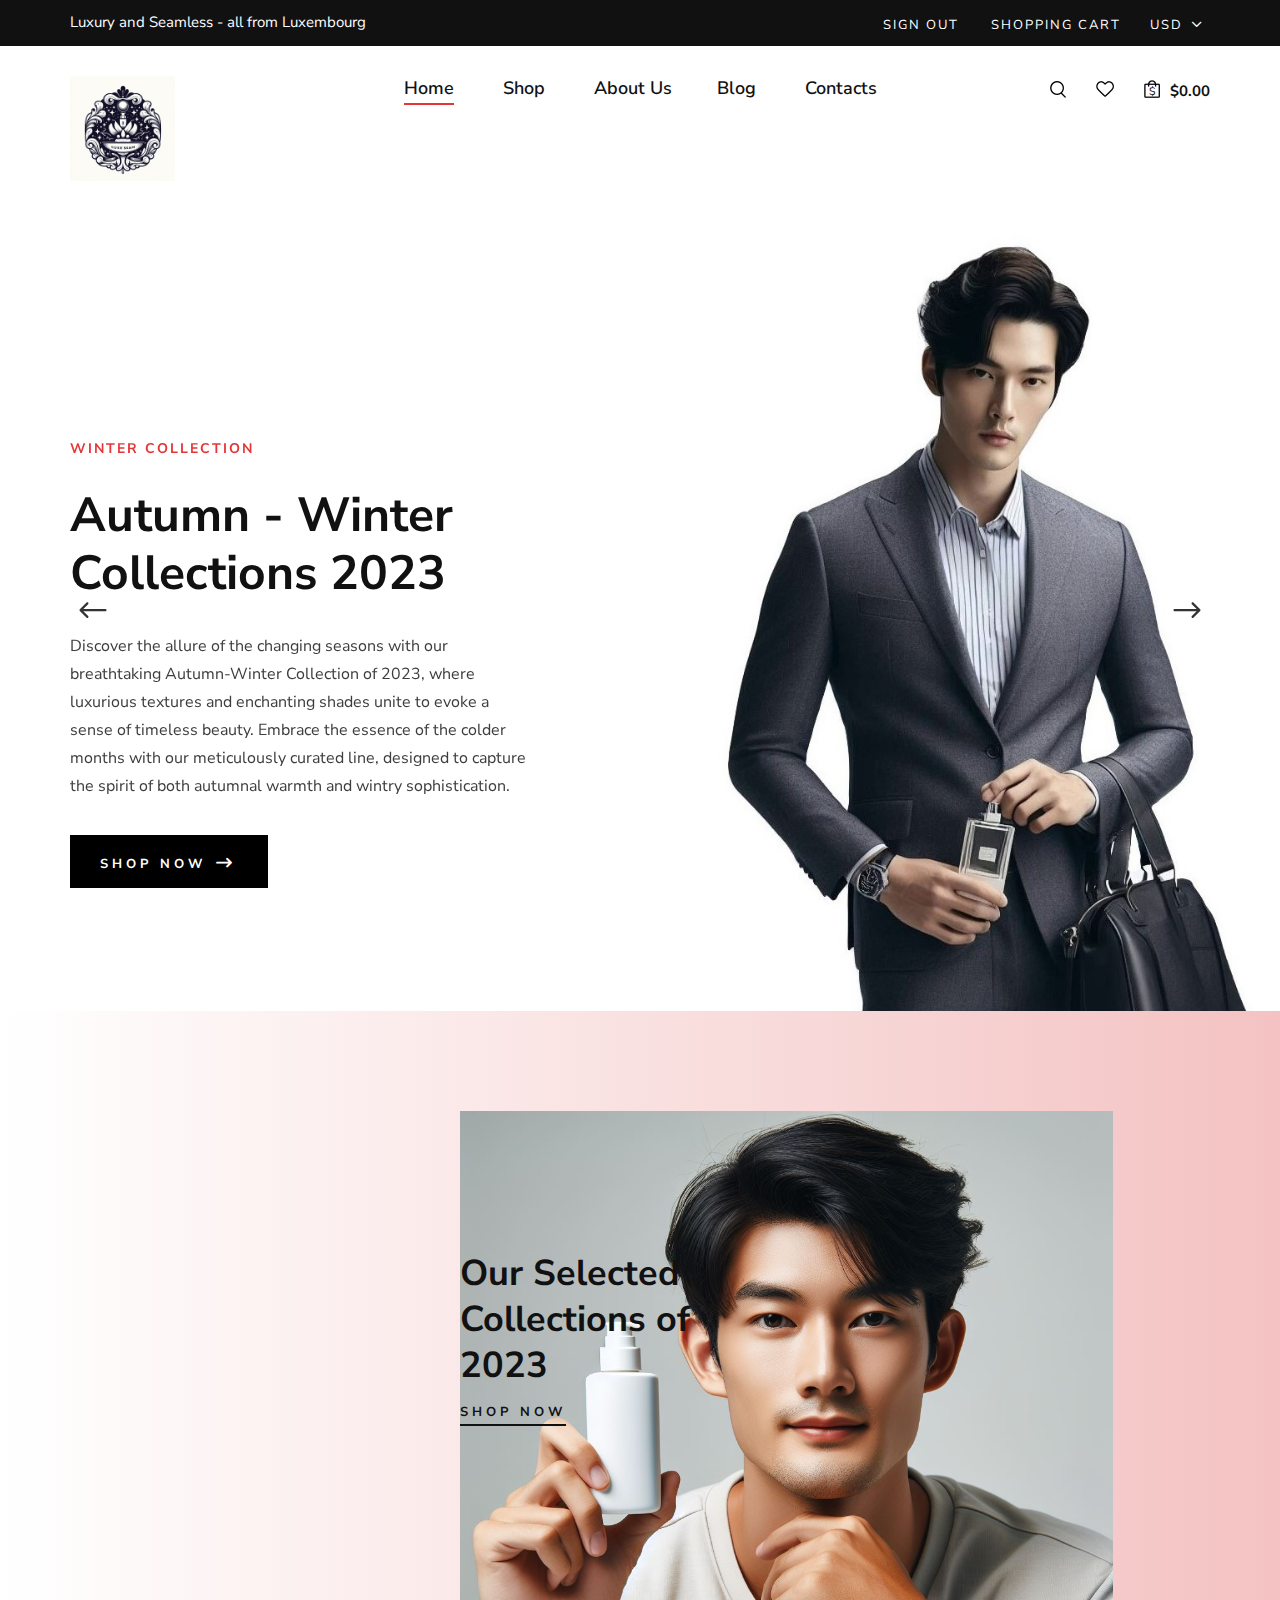
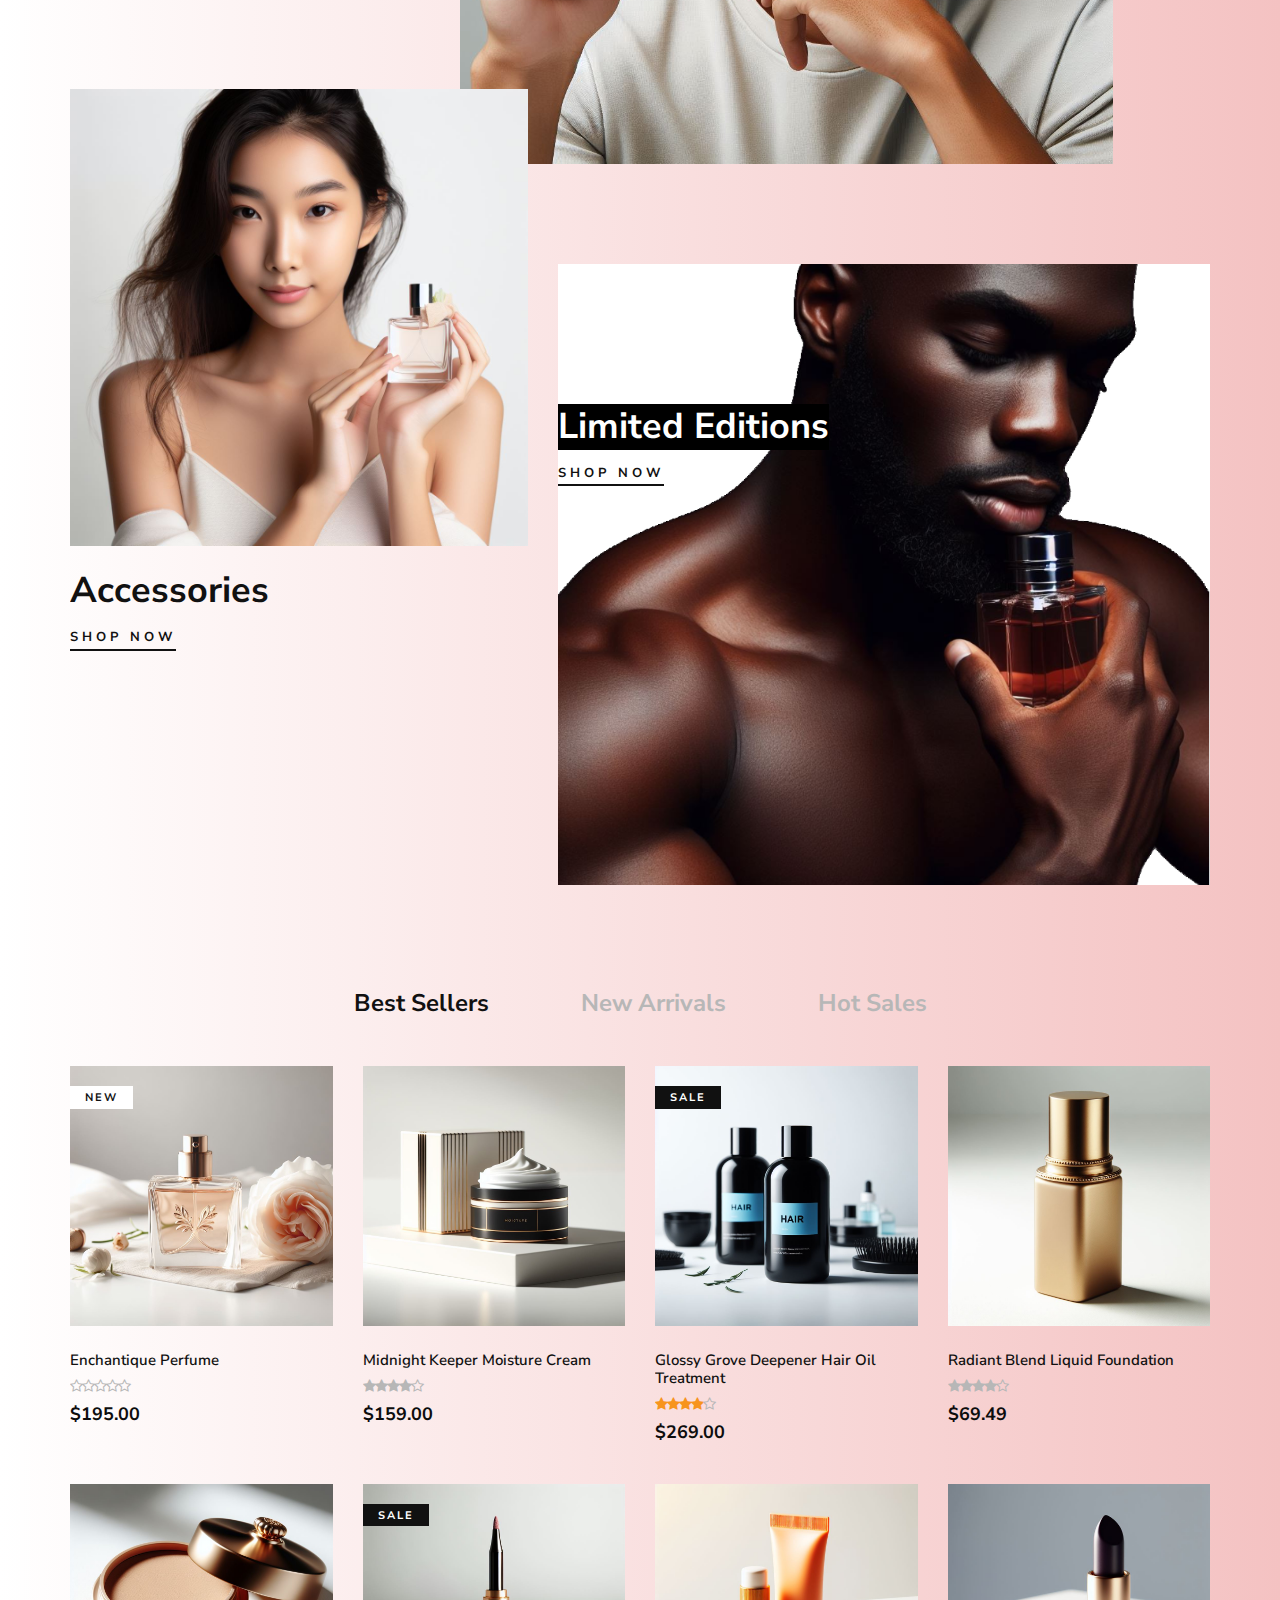
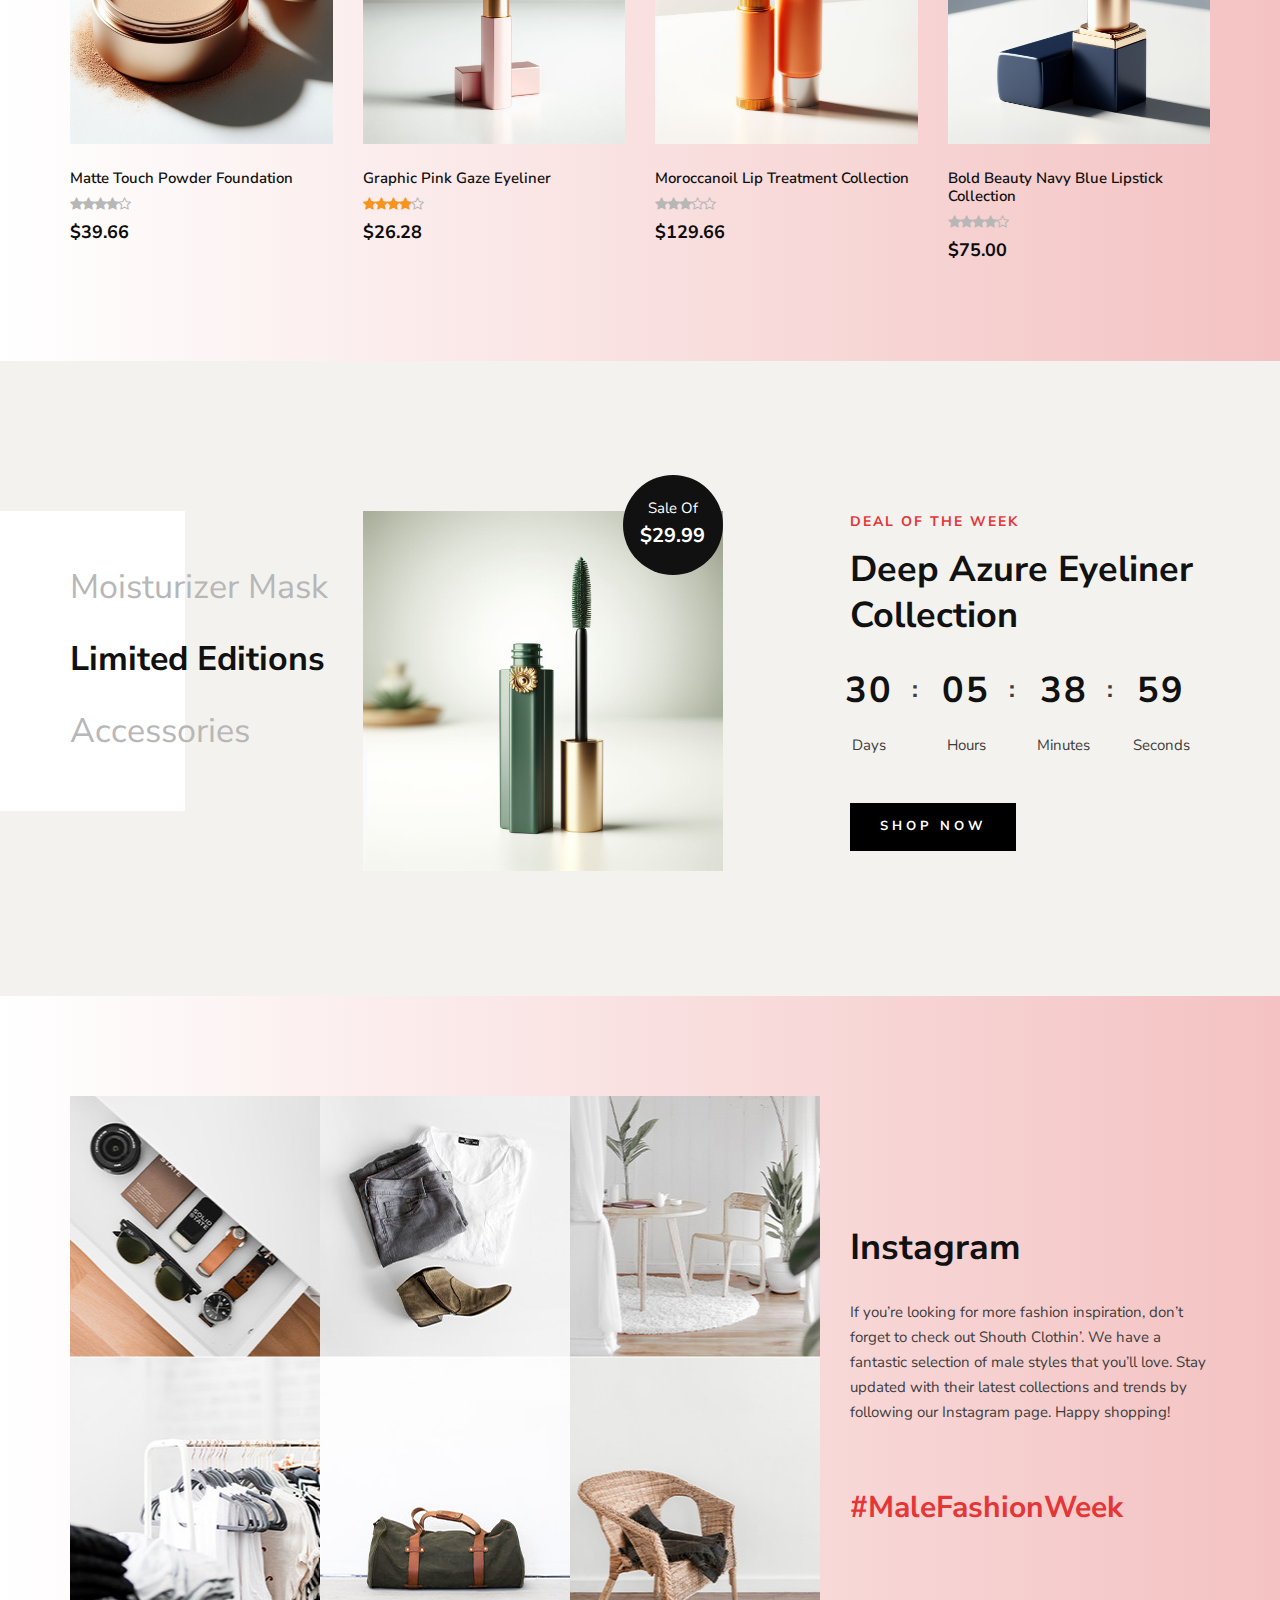
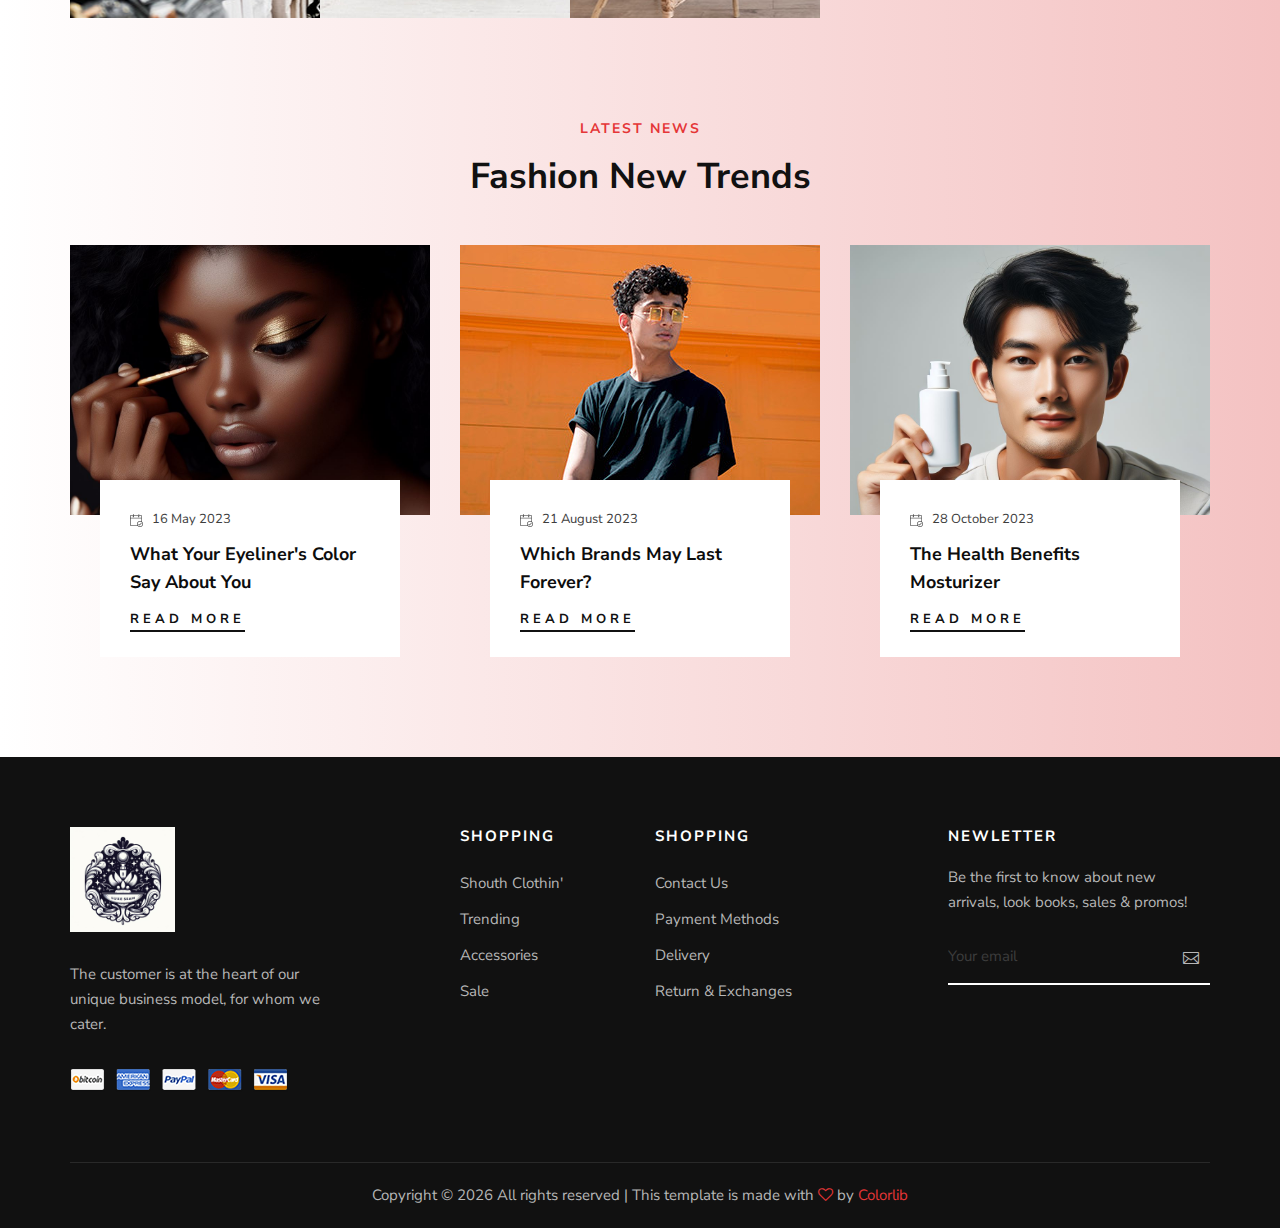
==== commit 7500e8a5: "Update index.html" ====
--- a/index.html
+++ b/index.html
@@ -569,7 +569,7 @@
                 <div class="col-lg-4 offset-lg-1">
                     <div class="categories__deal__countdown">
                         <span>Deal Of The Week</span>
-                        <h2>Multi-pocket Chest Bag Black</h2>
+                        <h2>Deep Azure Eyeliner Collection</h2>
                         <div class="categories__deal__countdown__timer" id="countdown">
                             <div class="cd-item">
                                 <span>2</span>
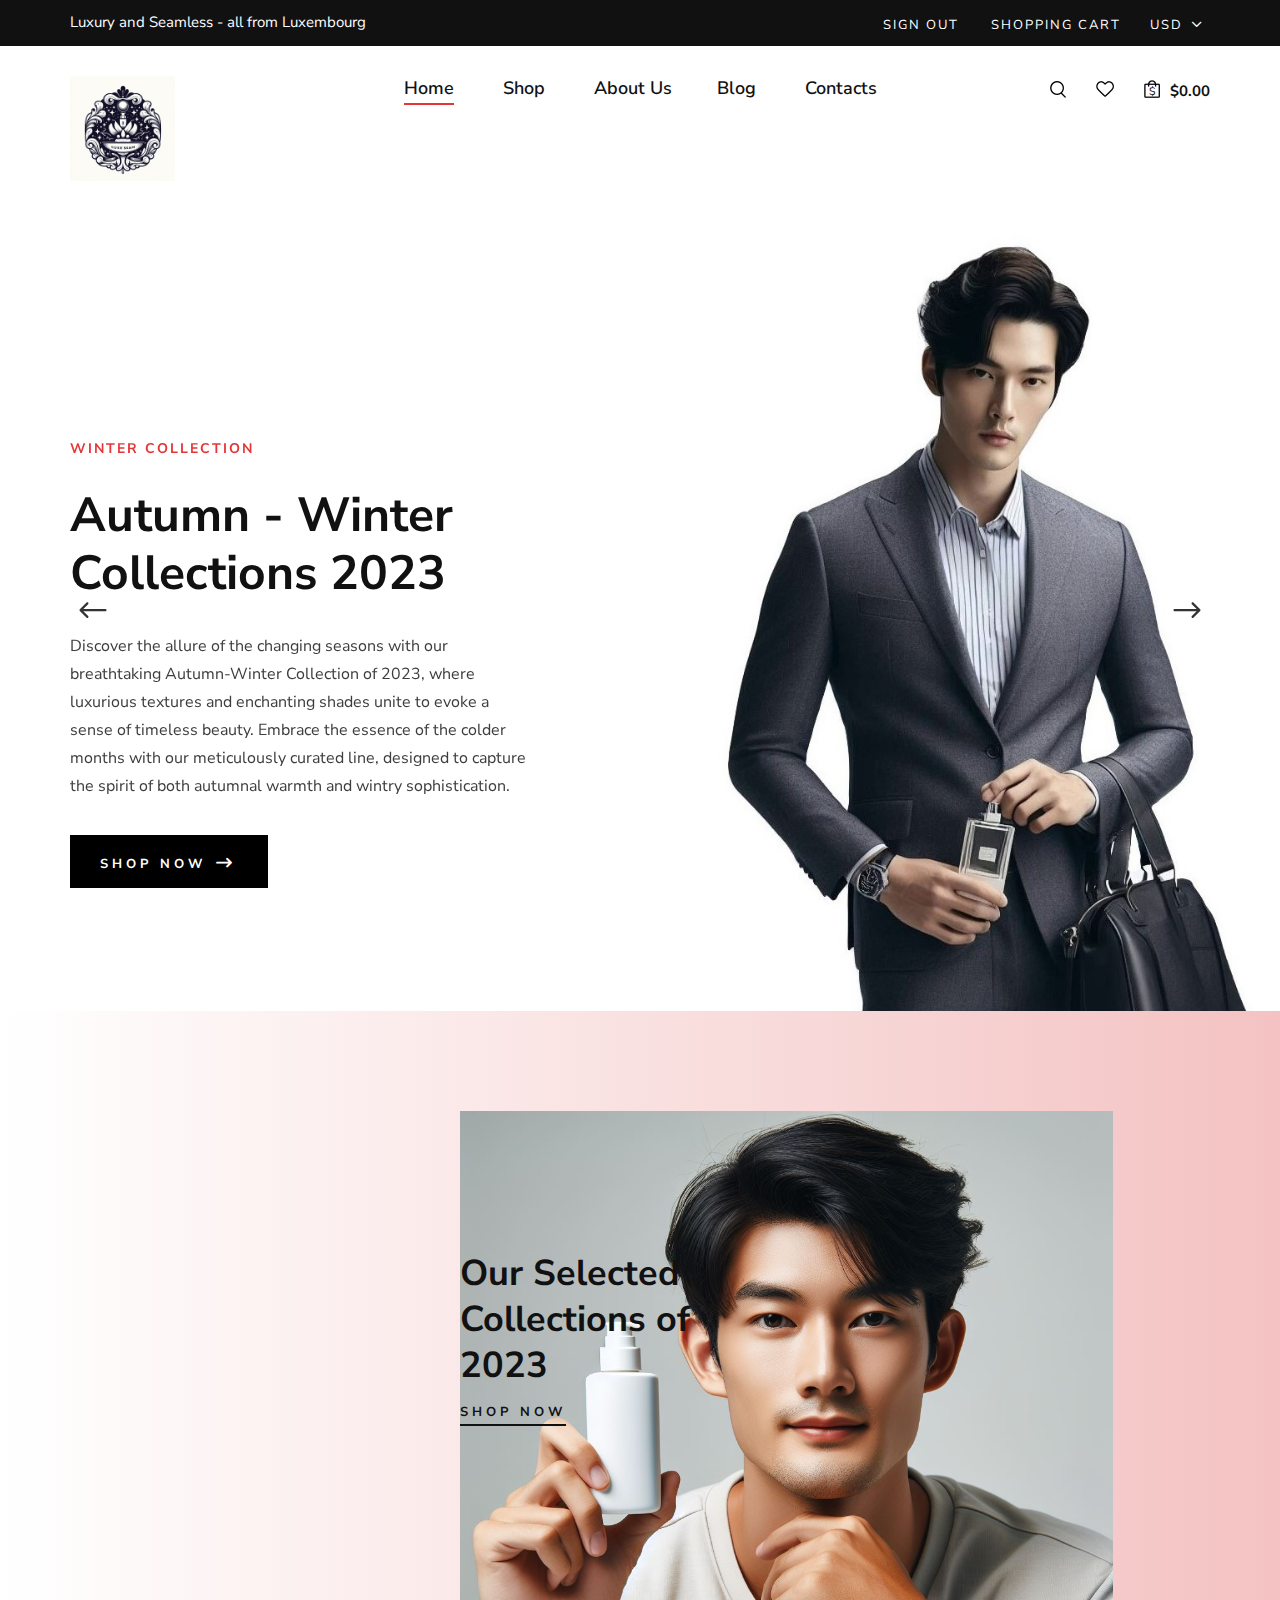
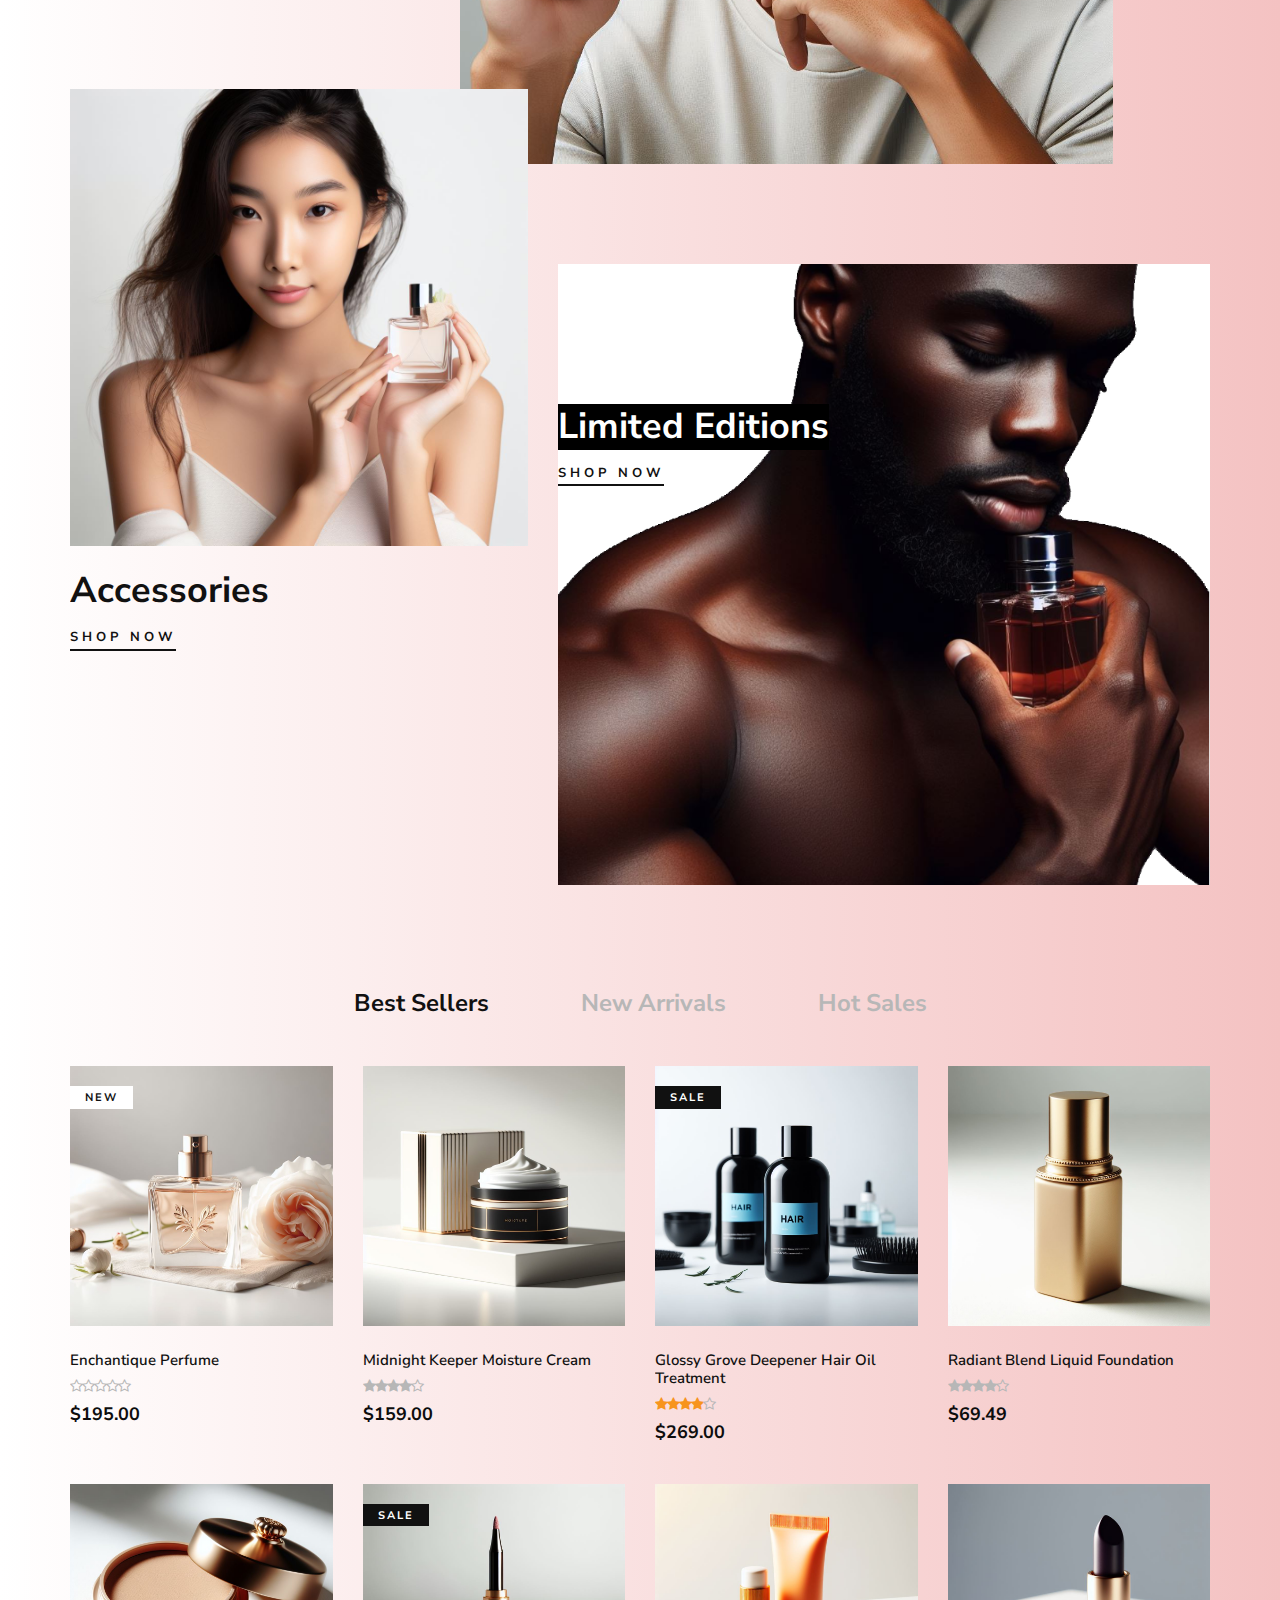
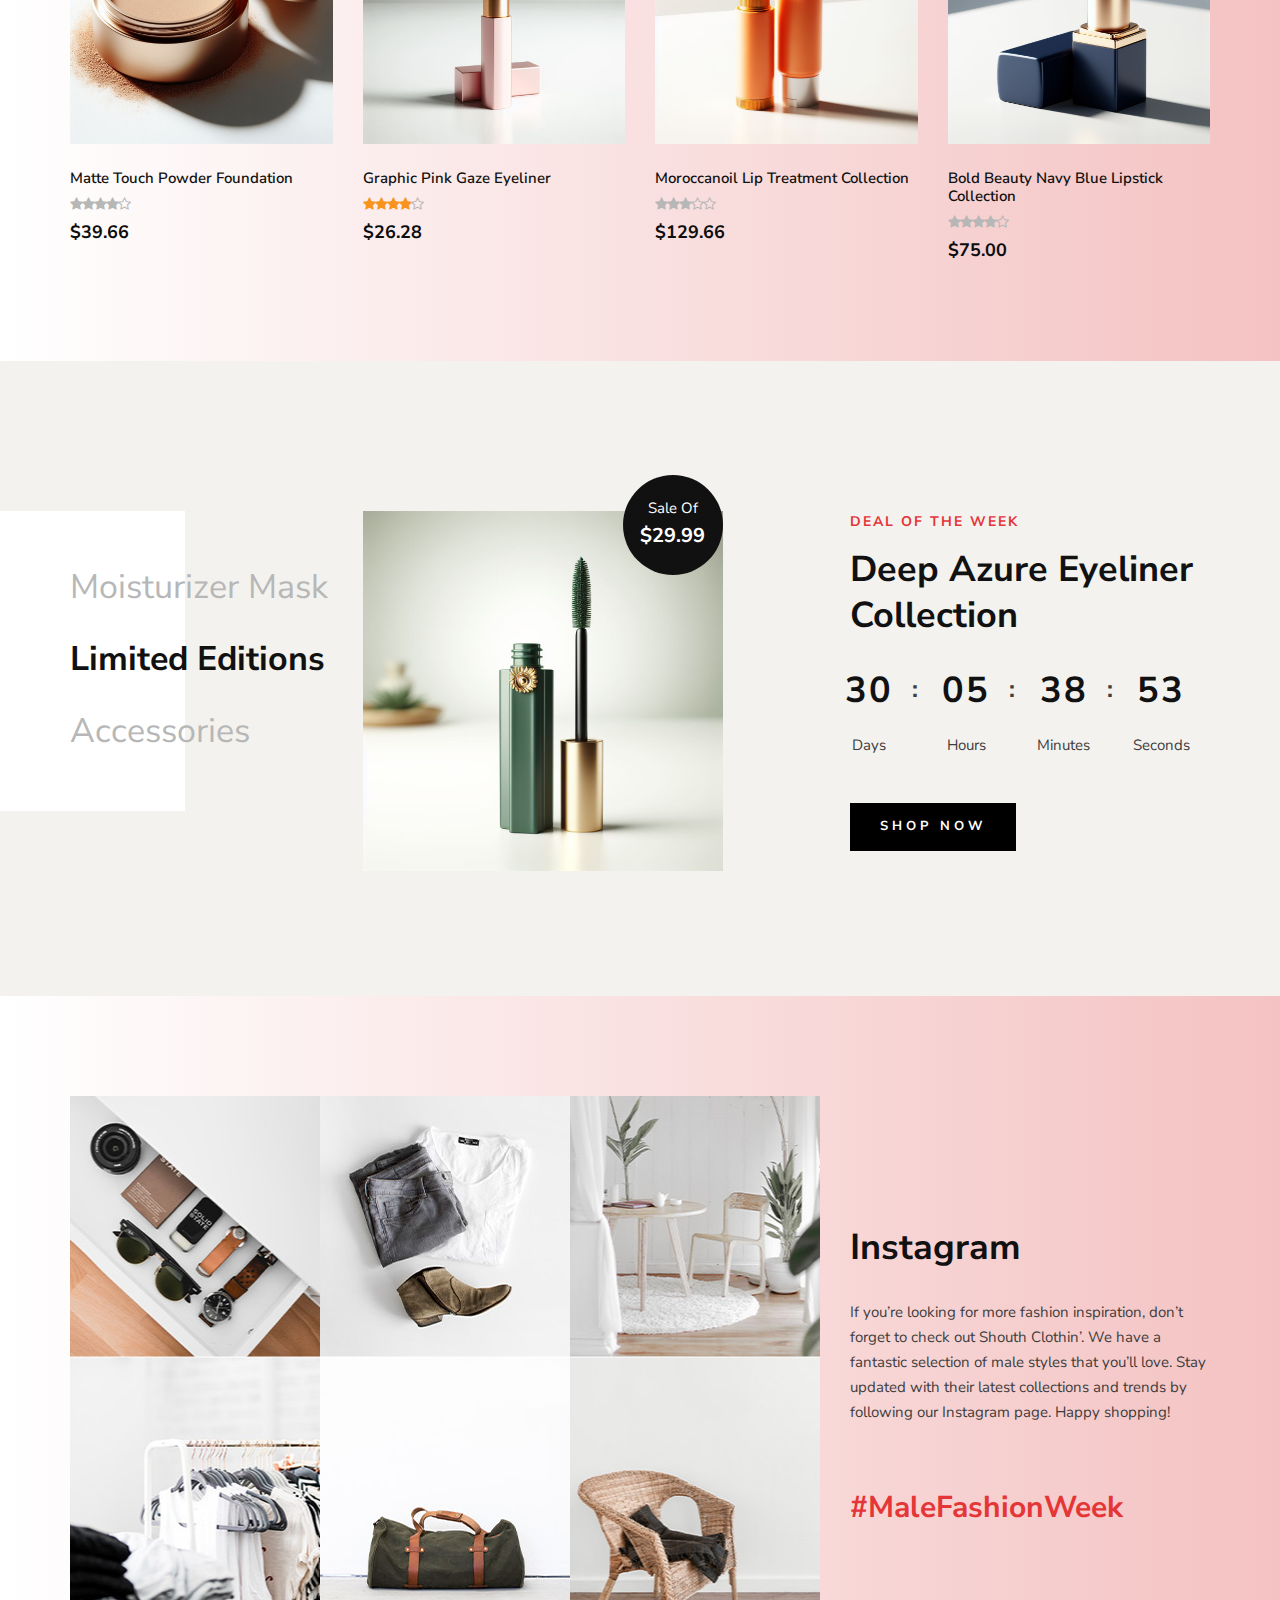
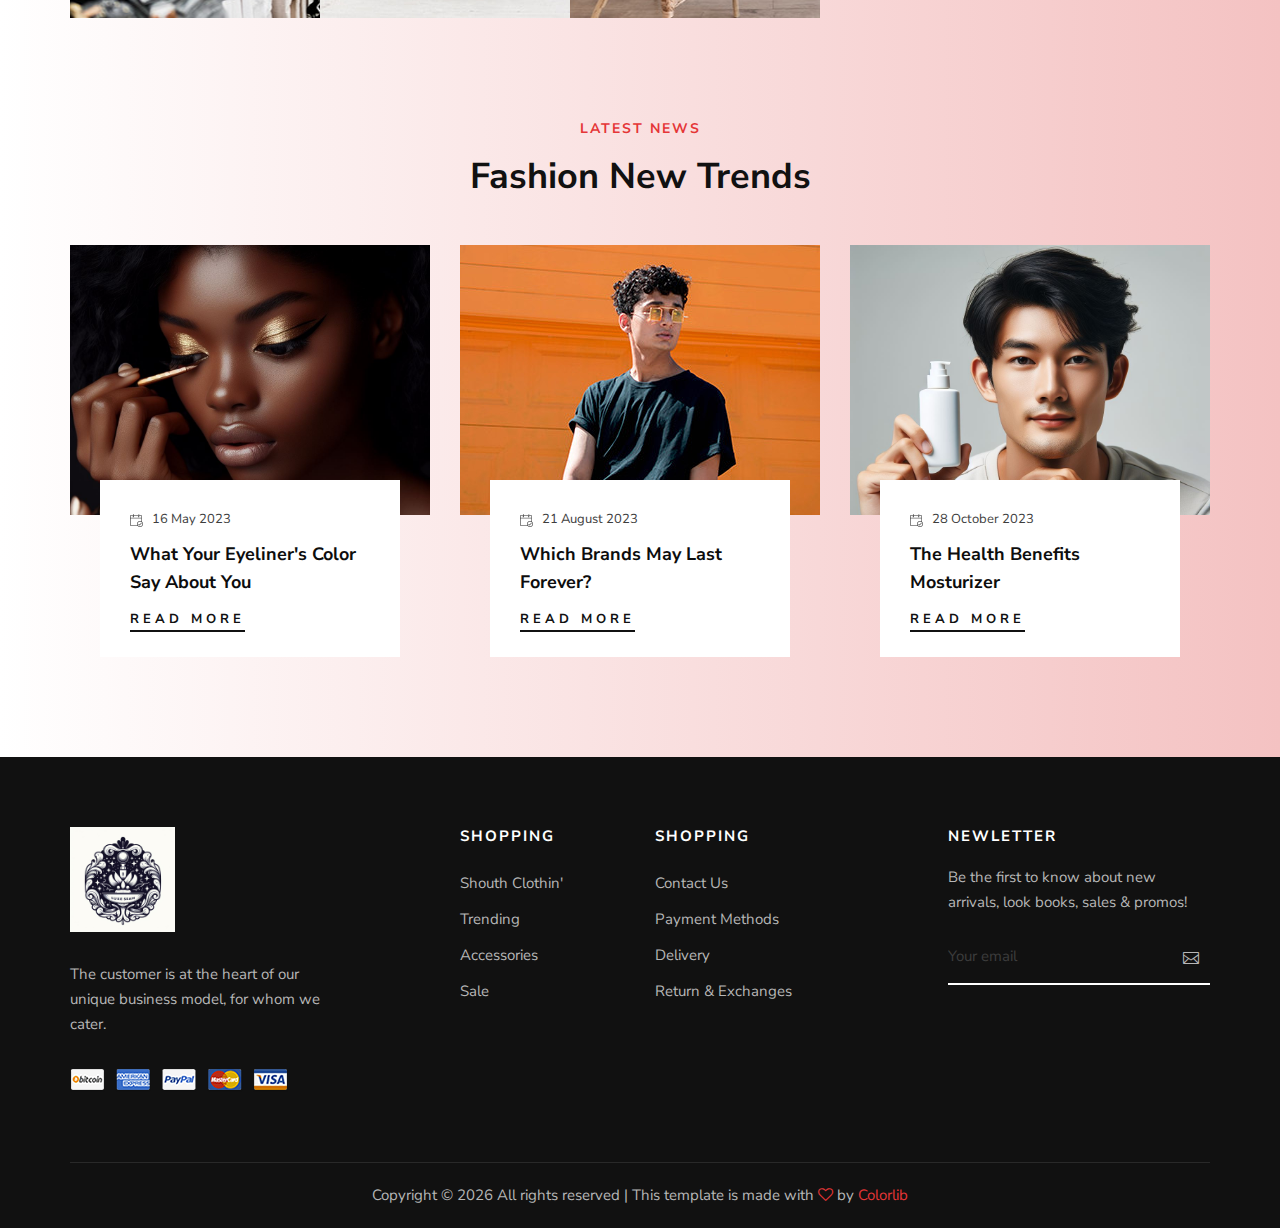
==== commit bc832671: "Update index.html" ====
--- a/index.html
+++ b/index.html
@@ -174,7 +174,7 @@
                         <div class="col-xl-5 col-lg-7 col-md-8">
                             <div class="hero__text">
                                 <h6>Limited Edition</h6>
-                                <h2>Our 2023 Autumn Collections</h2>
+                                <h2>Our 2024 Spring Collections</h2>
                                 <p>Immerse in our 2023 Autumn Limited Collection, a celebration of rich, warm tones and decadent textures, epitomizing the season's natural allure and sophistication.</p>
                                 <a href="shop.html" class="primary-btn">Shop now <span class="arrow_right"></span></a>
                                 <div class="hero__social">
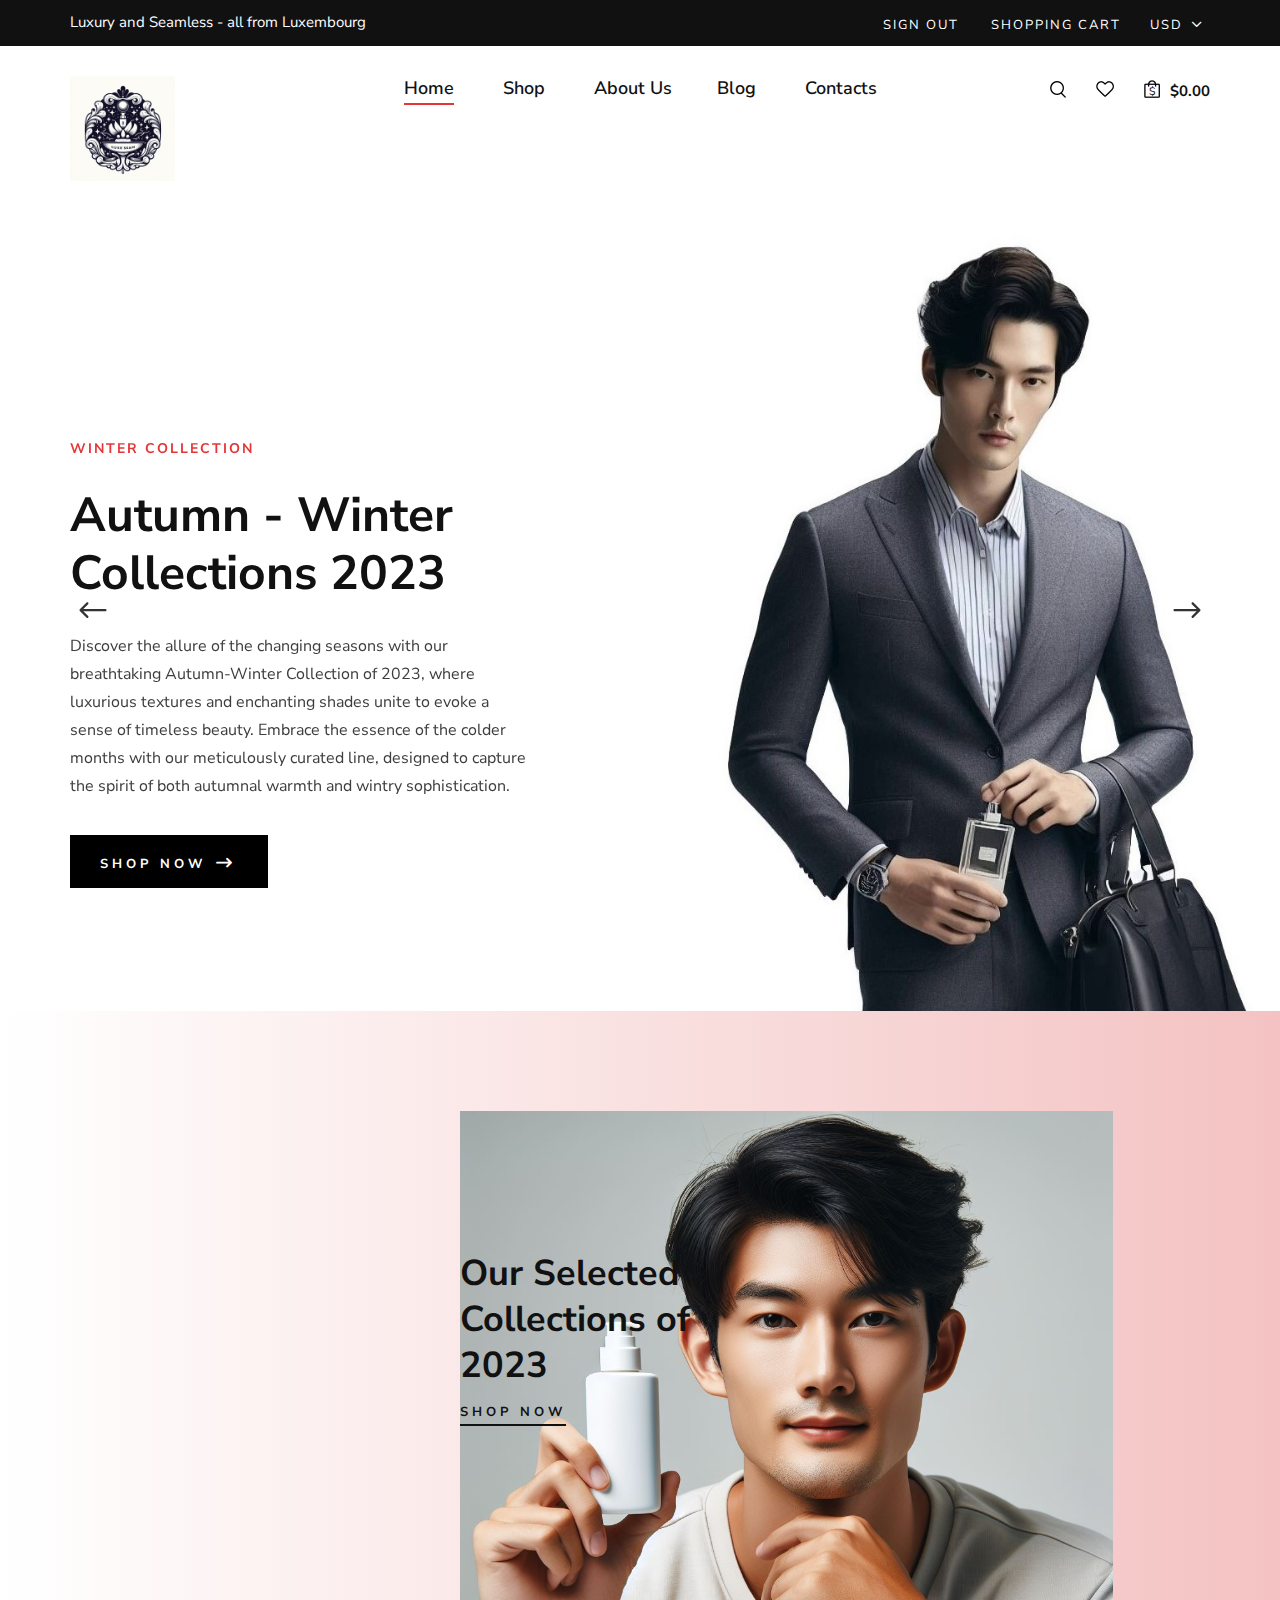
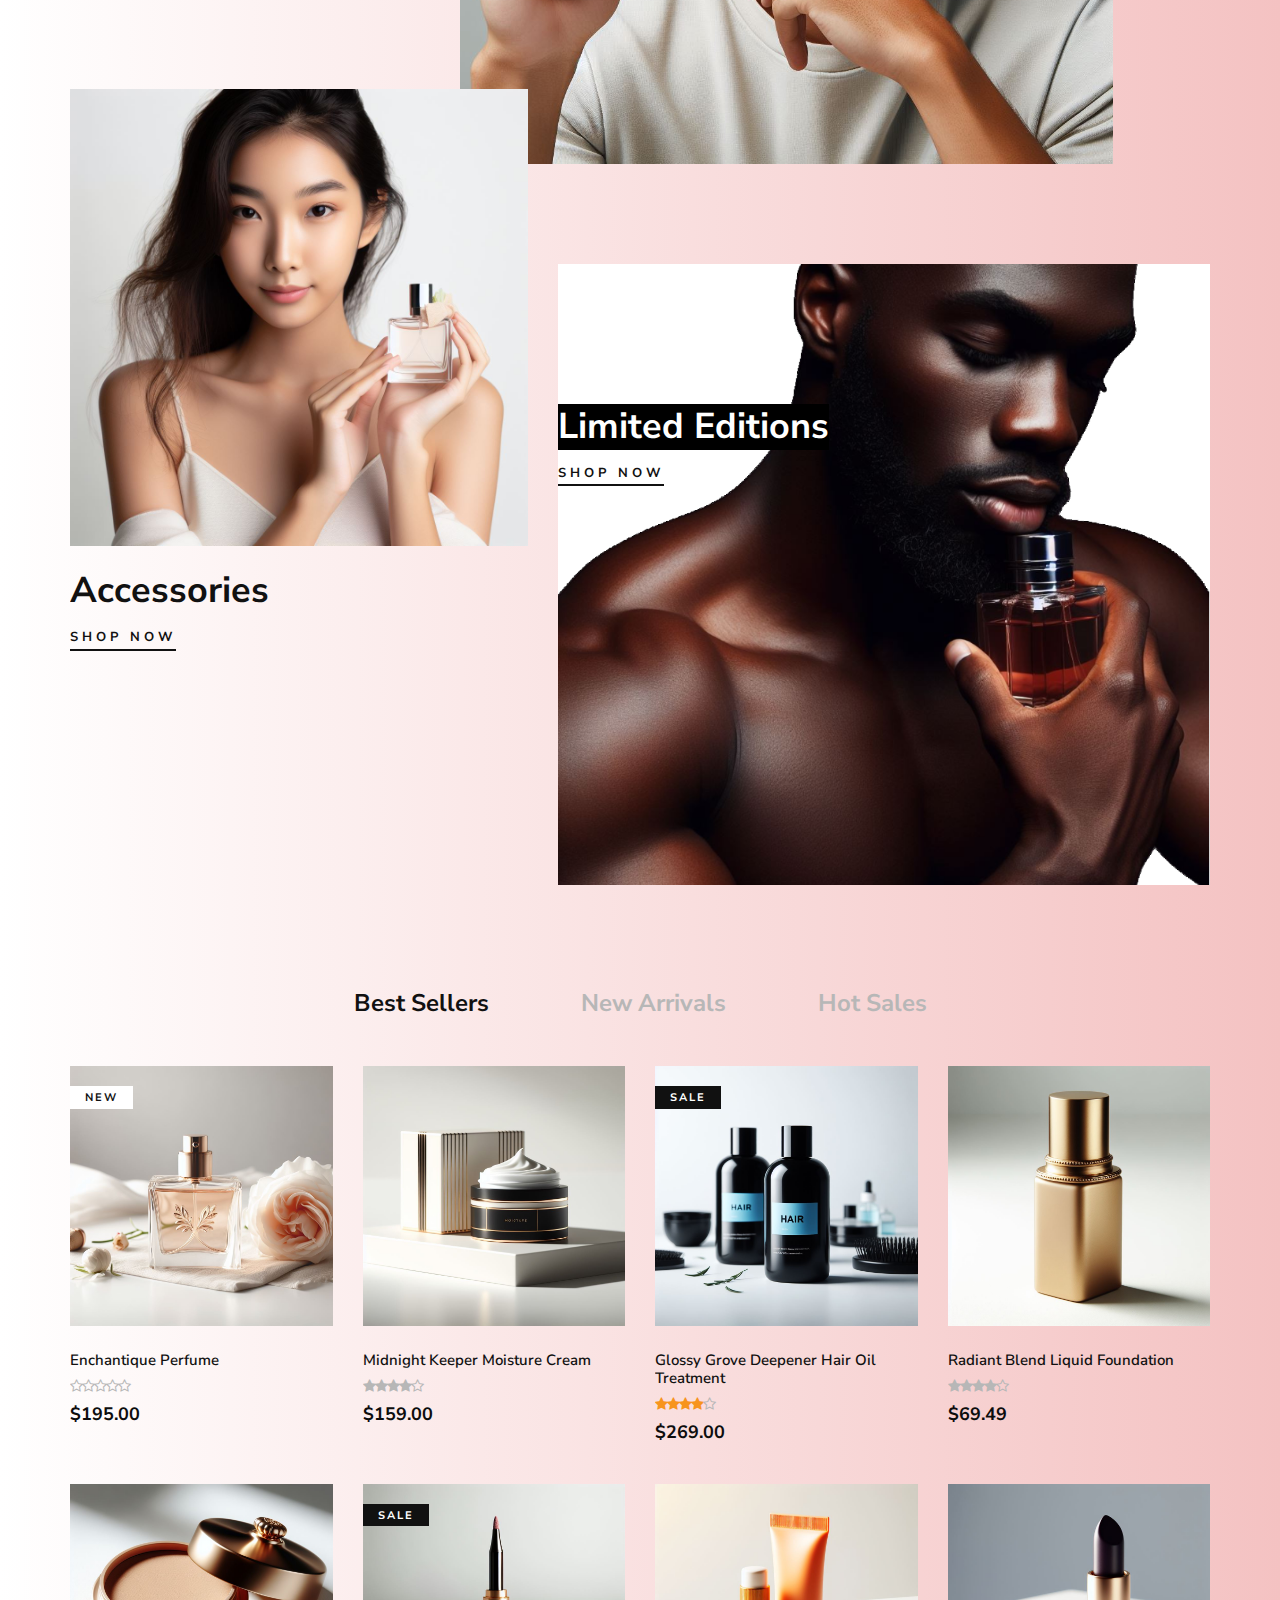
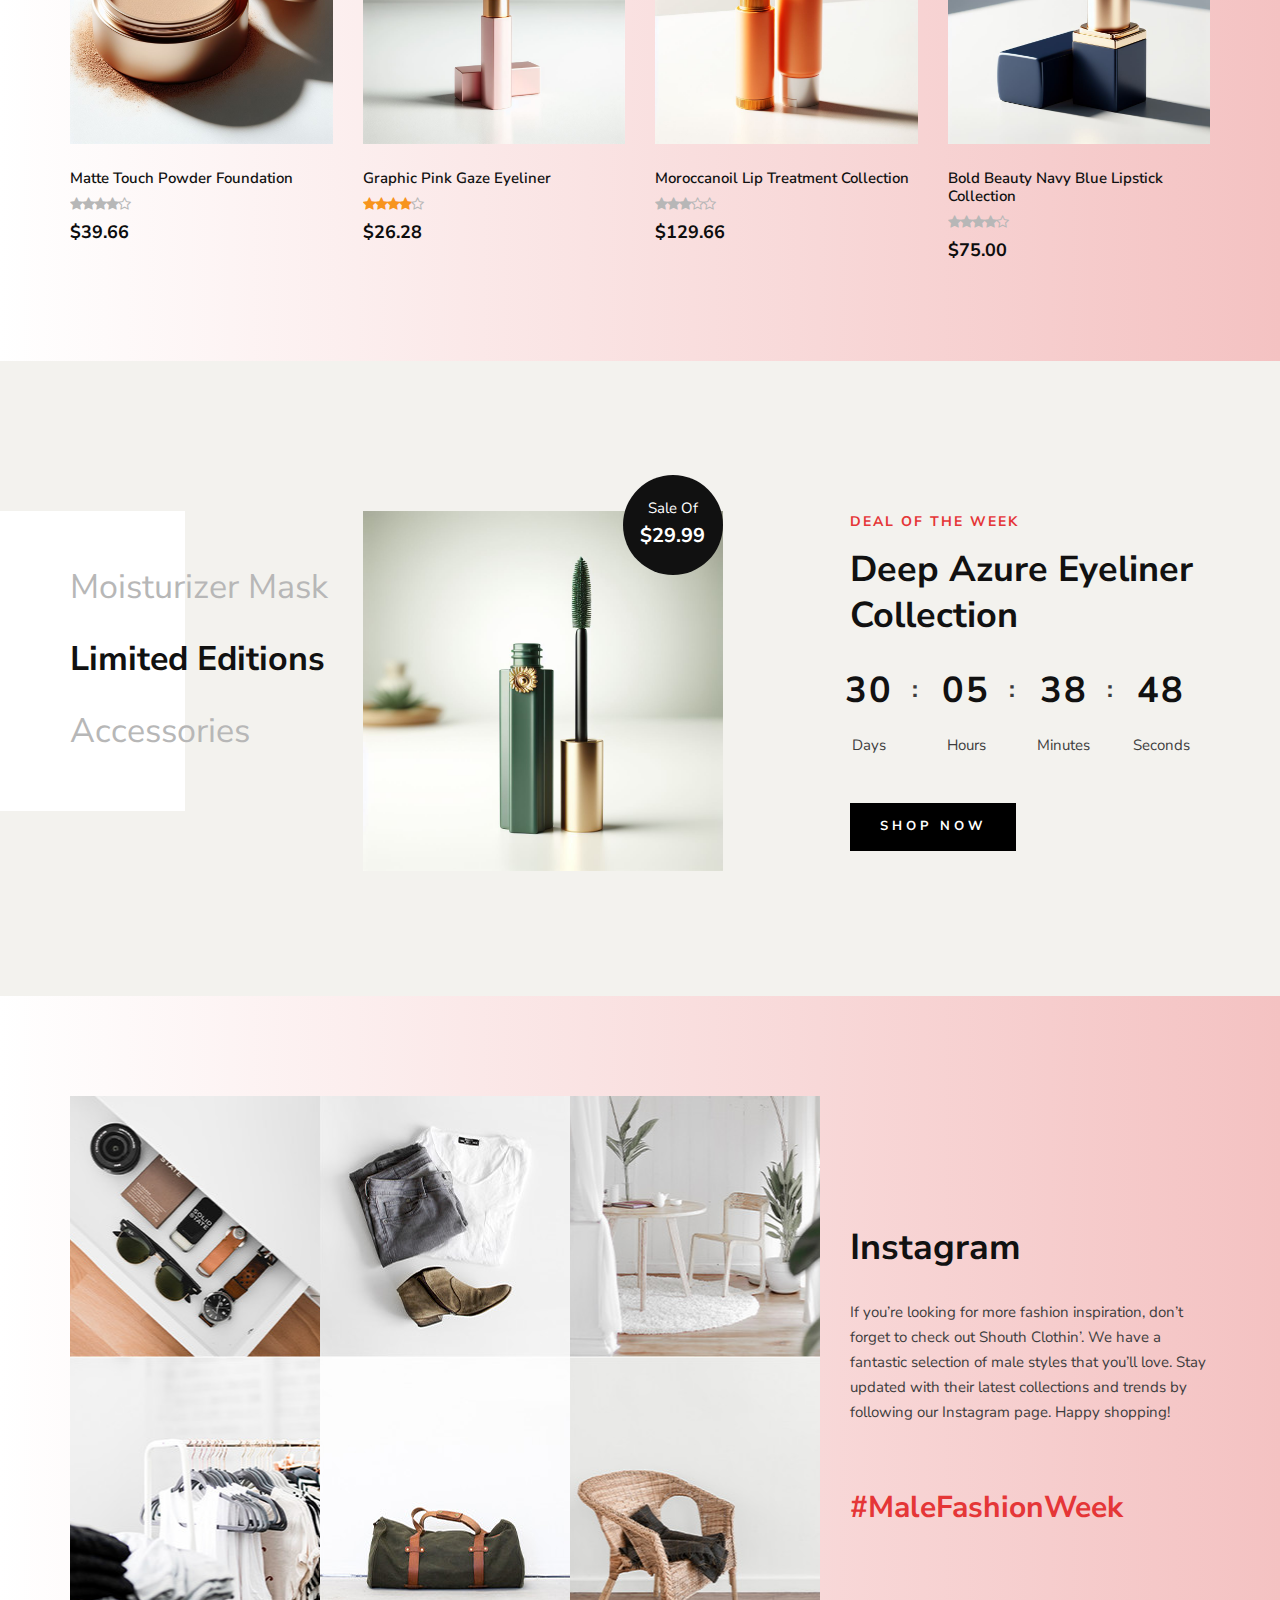
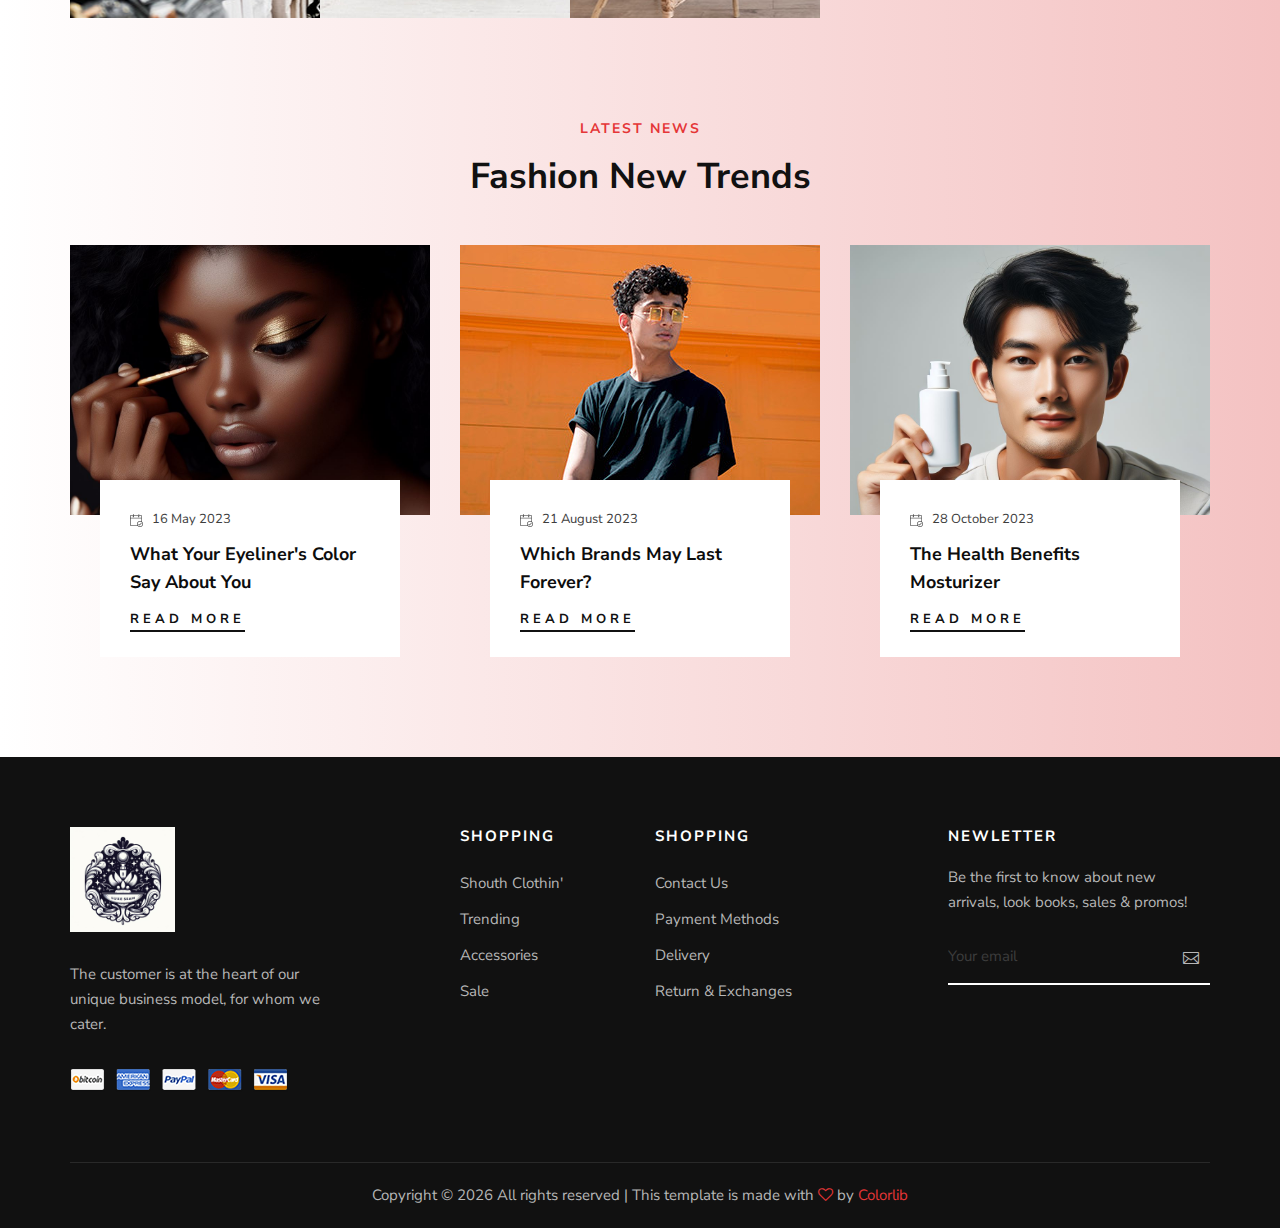
==== commit d2d07698: "Update index.html" ====
--- a/index.html
+++ b/index.html
@@ -23,8 +23,18 @@
     <link rel="stylesheet" href="css/slicknav.min.css" type="text/css">
     <link rel="stylesheet" href="css/style.css" type="text/css">
     <script type="text/javascript" data-cfasync="false" src="https://humanchat.net/build/js/hb_latest.js?v=1.5.12" crossorigin="anonymous"></script>
-    <script>
-        var aiBot = new AiBot({embedId: 'dkRPb2bTZgE3', remoteBaseUrl: 'https://humanchat.net/', version: '1.5.12'});
+    <script type="text/javascript">
+      (function(d, t) {
+          var v = d.createElement(t), s = d.getElementsByTagName(t)[0];
+          v.onload = function() {
+            window.voiceflow.chat.load({
+              verify: { projectID: '65b801aef28d11826d9a01bd' },
+              url: 'https://general-runtime.voiceflow.com',
+              versionID: 'production'
+            });
+          }
+          v.src = "https://cdn.voiceflow.com/widget/bundle.mjs"; v.type = "text/javascript"; s.parentNode.insertBefore(v, s);
+      })(document, 'script');
     </script>
 </head>
 
